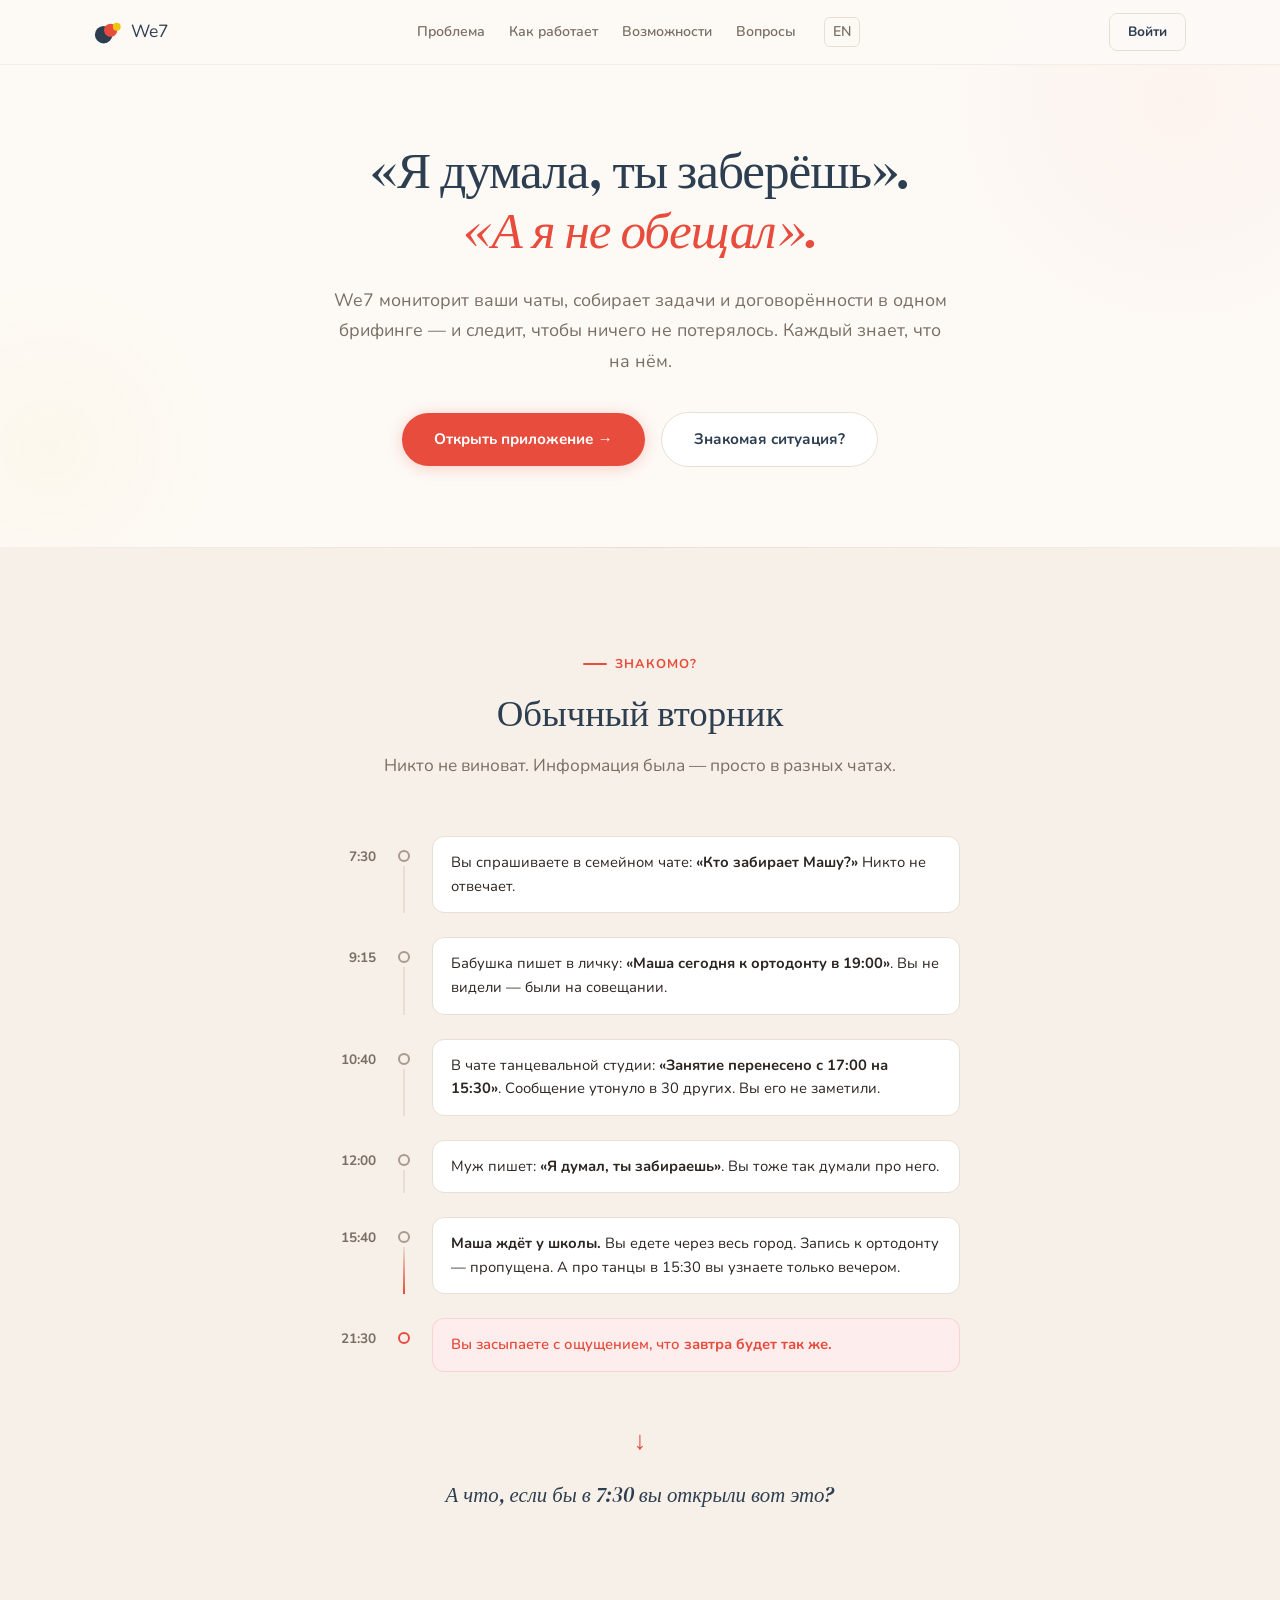
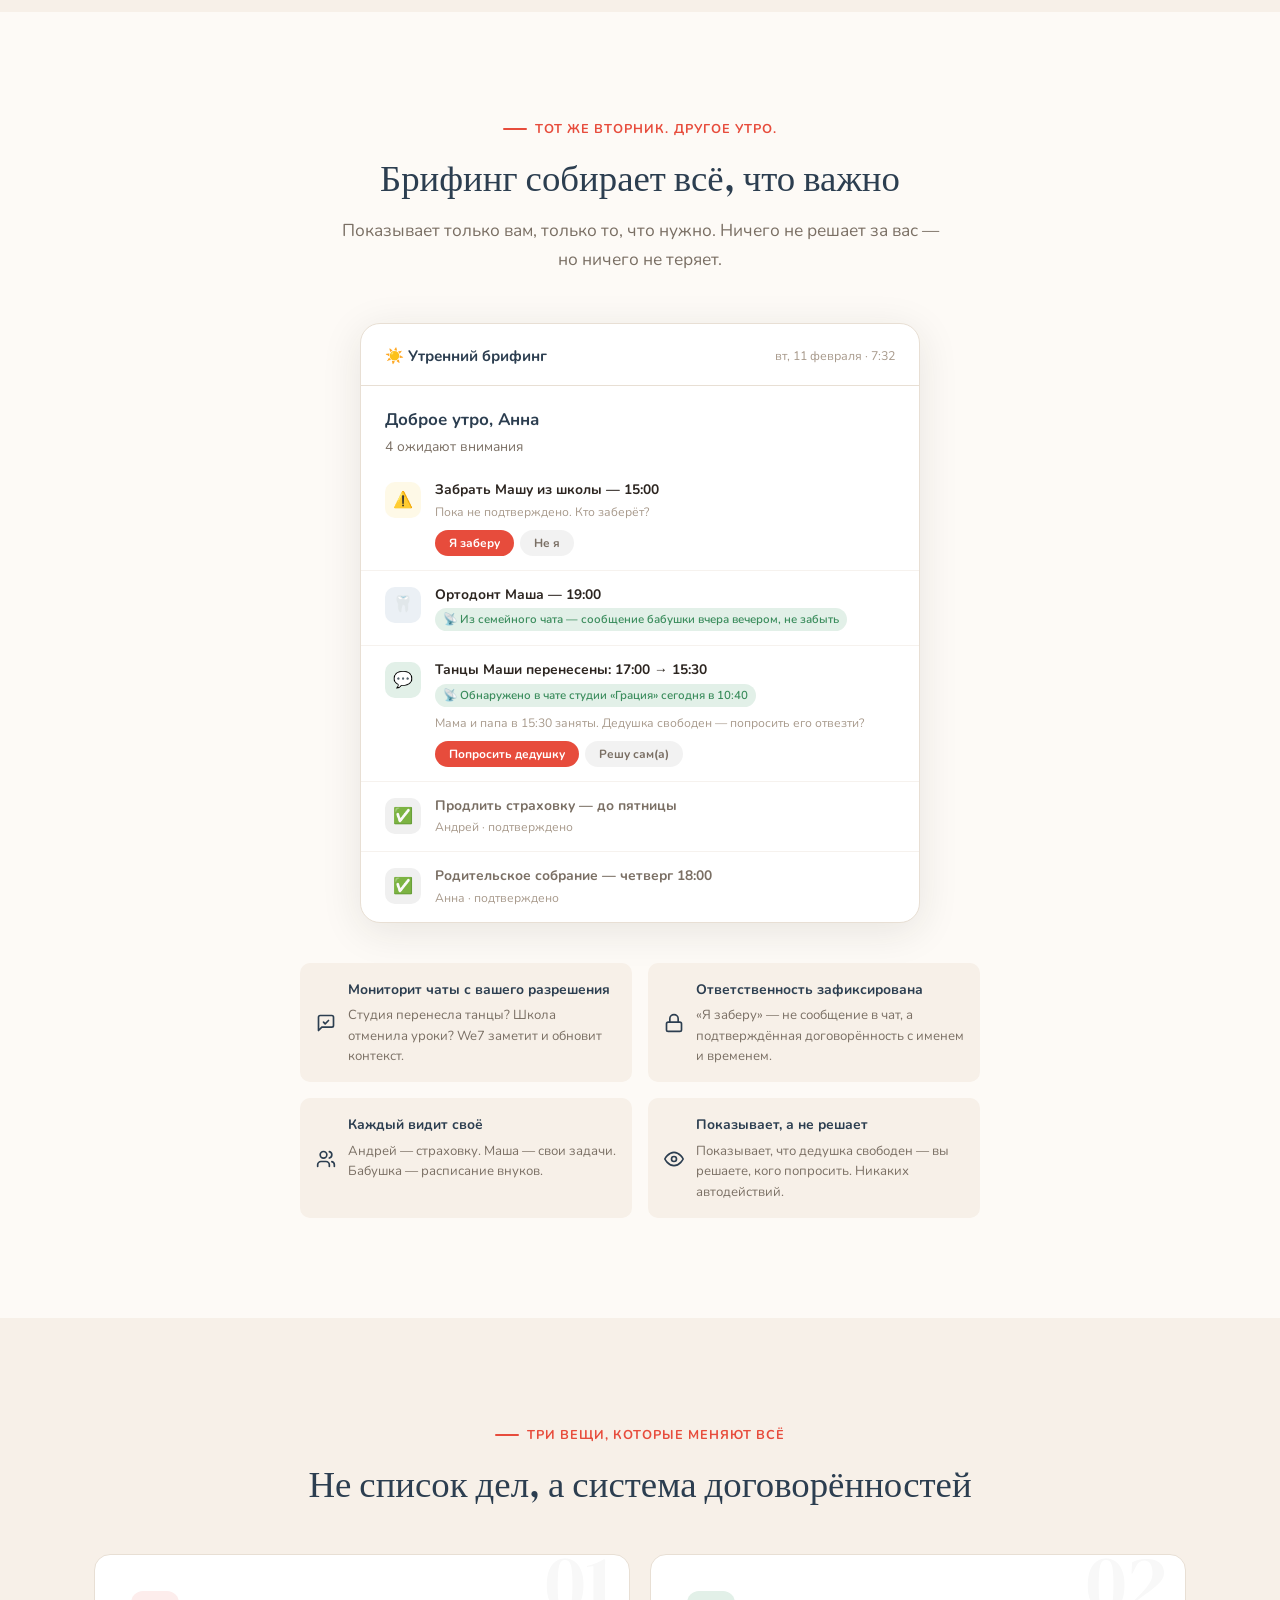
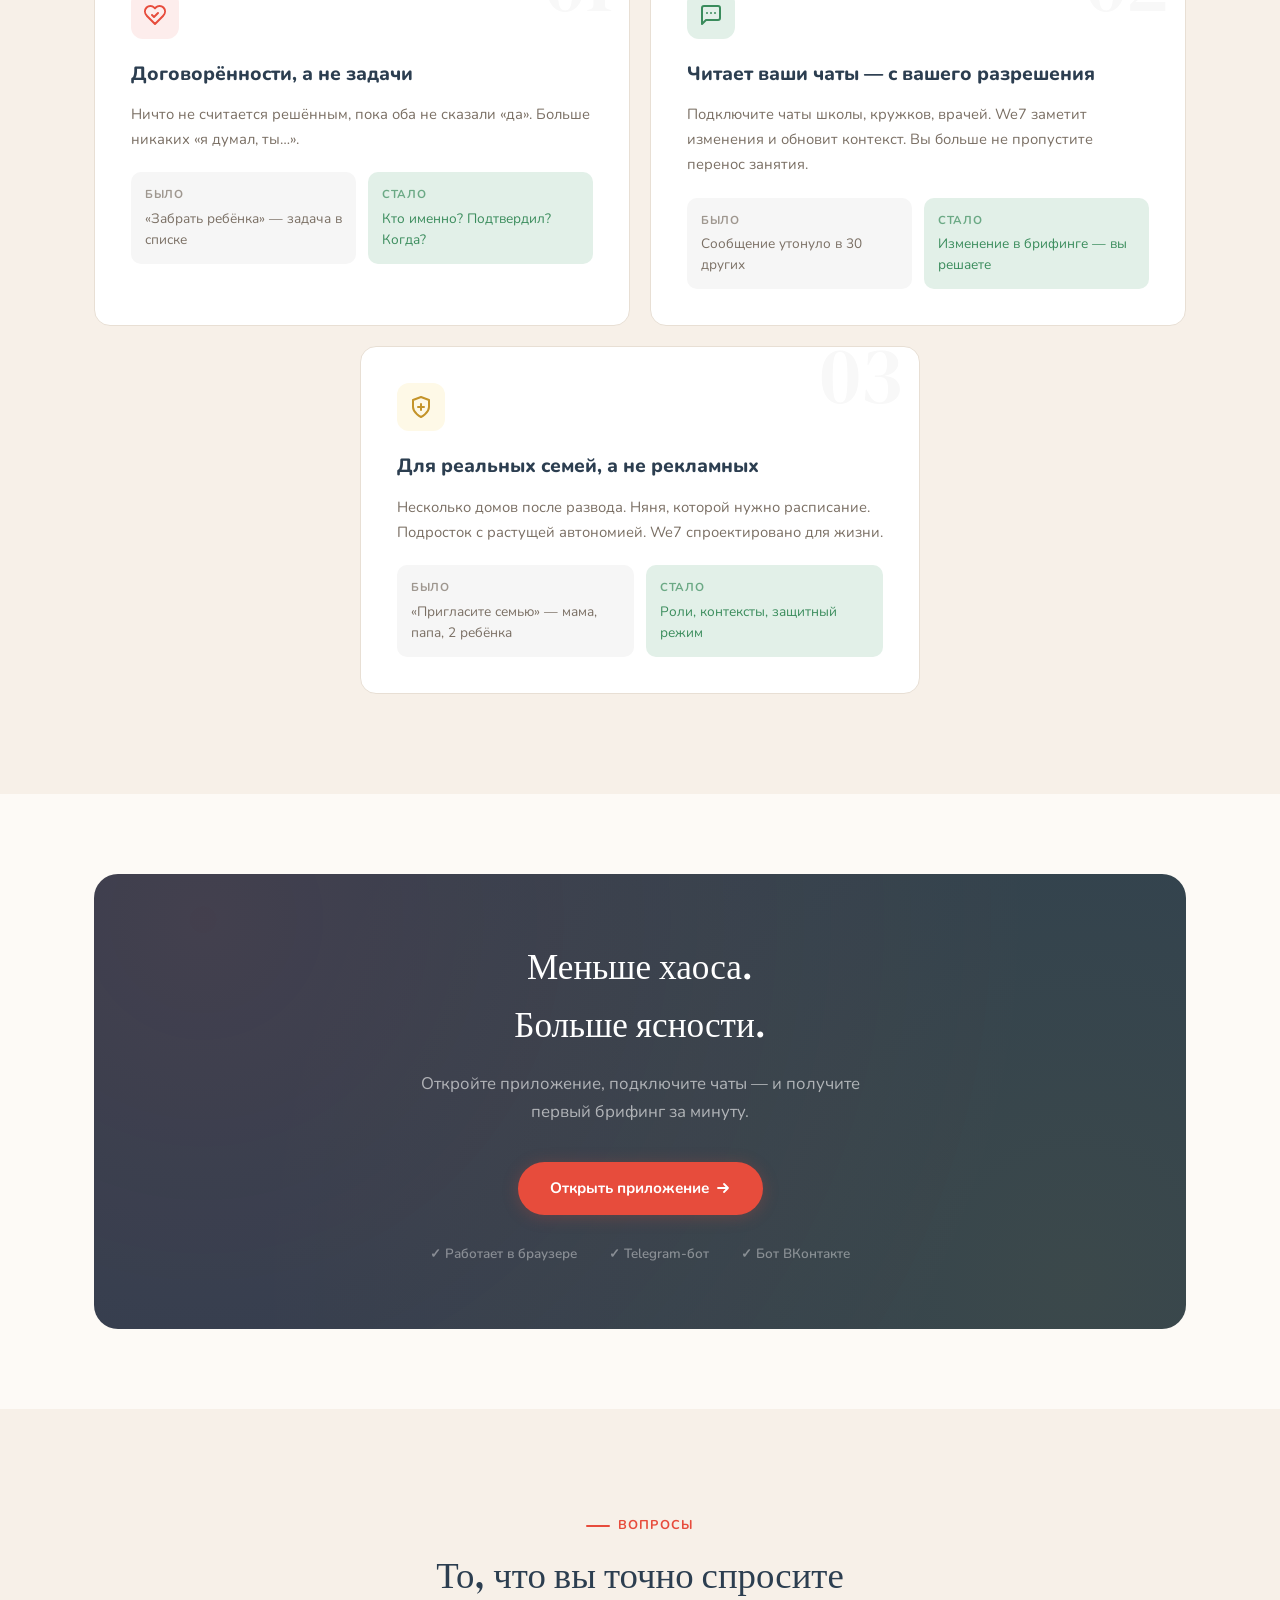
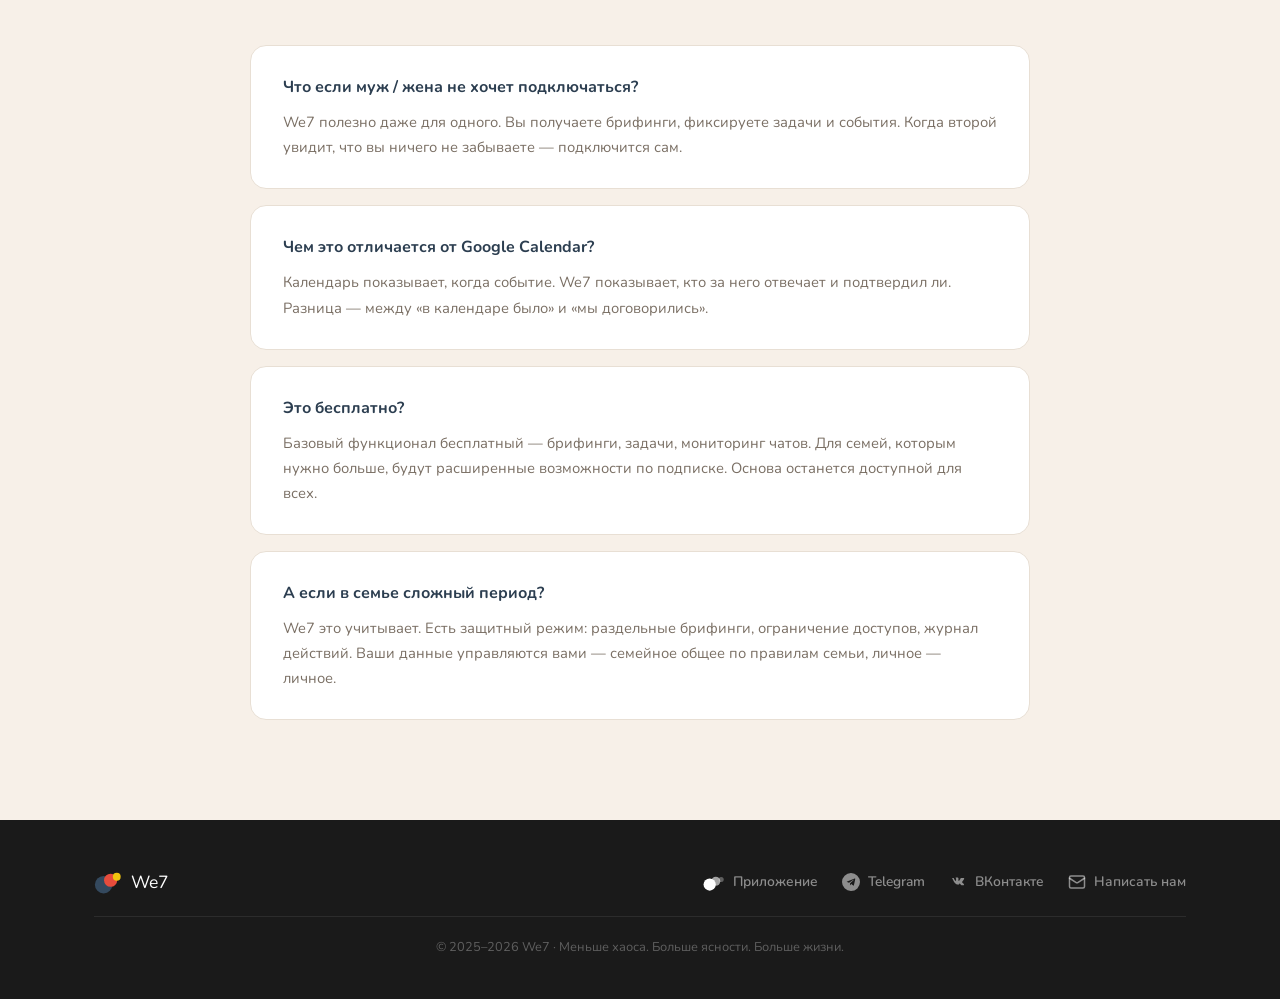
==== index.html @ d0b60260 "Rebrand: We7 — Семейный помощник" ====
<!DOCTYPE html>
<html lang="ru">
<head>
<meta charset="UTF-8">
<meta name="viewport" content="width=device-width, initial-scale=1.0">
<title>We7 — Семейный помощник</title>
<meta name="description" content="We7 мониторит ваши чаты, собирает задачи и договорённости в одном брифинге — и следит, чтобы ничего не потерялось.">
<link rel="icon" href="favicon.svg" type="image/svg+xml">
<link rel="preconnect" href="https://fonts.googleapis.com">
<link rel="preconnect" href="https://fonts.gstatic.com" crossorigin>
<link href="https://fonts.googleapis.com/css2?family=DM+Serif+Display:ital@0;1&family=Nunito:ital,wght@0,400;0,500;0,600;0,700;0,800;1,400;1,600&display=swap" rel="stylesheet">
<style>
:root {
  --navy: #2C3E50;
  --navy-light: #34495E;
  --red: #E74C3C;
  --red-hover: #CF4436;
  --gold: #F1C40F;
  --near-black: #1A1A1A;
  --white: #FFFFFF;
  --bg: #FDFAF6;
  --bg-warm: #F7F0E8;
  --text: #2C2520;
  --text-muted: #7A6F64;
  --text-light: #A89A8C;
  --border: #E8DFD4;
  --card: #FFFFFF;
  --red-soft: #FDEDEC;
  --gold-soft: #FEF9E7;
  --navy-soft: #EBF0F5;
  --green: #3A8C5C;
  --green-soft: #E2F0E8;
  --font-display: 'DM Serif Display', Georgia, serif;
  --font-body: 'Nunito', -apple-system, sans-serif;
  --radius: 16px;
  --radius-sm: 10px;
  --shadow-card: 0 2px 20px rgba(44, 37, 32, 0.06);
  --shadow-elevated: 0 8px 40px rgba(44, 37, 32, 0.1);
  --max-w: 1140px;
}

*, *::before, *::after { margin: 0; padding: 0; box-sizing: border-box; }
html { scroll-behavior: smooth; font-size: 16px; }

body {
  font-family: var(--font-body);
  color: var(--text);
  background: var(--bg);
  line-height: 1.65;
  -webkit-font-smoothing: antialiased;
  overflow-x: hidden;
}

a { color: inherit; text-decoration: none; }
img { max-width: 100%; display: block; }
button { cursor: pointer; border: none; font-family: inherit; }
.container { max-width: var(--max-w); margin: 0 auto; padding: 0 24px; }

/* ===== HEADER ===== */
.header {
  position: fixed; top: 0; left: 0; right: 0; z-index: 100;
  background: rgba(253, 250, 246, 0.88);
  backdrop-filter: blur(20px); -webkit-backdrop-filter: blur(20px);
  border-bottom: 1px solid rgba(232, 223, 212, 0.5);
  transition: box-shadow 0.3s;
}
.header.scrolled { box-shadow: 0 2px 24px rgba(44,37,32,0.07); }

.header-inner {
  max-width: var(--max-w); margin: 0 auto; padding: 0 24px;
  height: 64px; display: flex; align-items: center; justify-content: space-between;
}

/* Logo */
.logo {
  display: flex; align-items: center; gap: 9px;
  font-family: var(--font-body); font-size: 1.1rem; color: var(--navy);
  white-space: nowrap; line-height: 1;
}
.logo svg { width: 28px; height: 28px; flex-shrink: 0; }
.logo-text { font-weight: 400; letter-spacing: -0.01em; }
.logo-text b { font-weight: 800; }

/* Nav */
.nav { display: flex; align-items: center; gap: 24px; }
.nav a { font-size: 0.88rem; font-weight: 600; color: var(--text-muted); transition: color 0.2s; }
.nav a:hover { color: var(--navy); }
.nav-lang {
  font-size: 0.8rem; font-weight: 700; color: var(--text-light);
  border: 1.5px solid var(--border); border-radius: 6px;
  padding: 2px 8px; transition: all 0.2s; margin-left: 4px;
}
.nav-lang:hover { color: var(--navy); border-color: var(--navy); }

/* Header CTA */
.header-actions { display: flex; align-items: center; gap: 12px; }

.btn-header {
  padding: 7px 18px; border-radius: 8px; font-size: 0.85rem; font-weight: 700;
  color: var(--navy); background: transparent; border: 1.5px solid var(--border);
  transition: all 0.2s; text-decoration: none; display: inline-block;
}
.btn-header:hover { border-color: var(--navy); background: rgba(44,37,32,0.03); }

/* ===== BUTTONS ===== */
.btn-primary {
  display: inline-flex; align-items: center; gap: 6px;
  padding: 14px 32px; border-radius: 100px; font-size: 0.95rem; font-weight: 700;
  color: #fff; background: var(--red); border: none; transition: all 0.25s;
  box-shadow: 0 2px 16px rgba(231, 76, 60, 0.25);
  text-decoration: none;
}
.btn-primary:hover { background: var(--red-hover); transform: translateY(-1px); box-shadow: 0 4px 24px rgba(231, 76, 60, 0.35); }

.btn-outline {
  display: inline-flex; align-items: center; gap: 8px;
  padding: 14px 32px; border-radius: 100px; font-size: 0.95rem; font-weight: 700;
  color: var(--navy); background: var(--card); border: 1.5px solid var(--border);
  transition: all 0.25s; text-decoration: none;
}
.btn-outline:hover { border-color: var(--text-muted); box-shadow: 0 4px 16px rgba(44,37,32,0.08); }

/* ===== HERO ===== */
.hero {
  padding: 140px 0 80px;
  text-align: center;
  position: relative; overflow: hidden;
}
.hero::before {
  content: ''; position: absolute; top: -200px; right: -200px; width: 600px; height: 600px; border-radius: 50%;
  background: radial-gradient(circle, rgba(231,76,60,0.04) 0%, transparent 70%); pointer-events: none;
}
.hero::after {
  content: ''; position: absolute; bottom: -100px; left: -150px; width: 400px; height: 400px; border-radius: 50%;
  background: radial-gradient(circle, rgba(241,196,15,0.04) 0%, transparent 70%); pointer-events: none;
}

.hero h1 {
  font-family: var(--font-display); font-size: 3.2rem; font-weight: 400;
  line-height: 1.18; letter-spacing: -0.02em; color: var(--navy);
  margin-bottom: 24px; animation: fadeInUp 0.6s 0.1s ease both;
  max-width: 700px; margin-left: auto; margin-right: auto;
}
.hero h1 em { font-style: italic; color: var(--red); }

.hero-subtitle {
  font-size: 1.12rem; line-height: 1.7; color: var(--text-muted);
  margin-bottom: 36px; max-width: 620px; margin-left: auto; margin-right: auto;
  animation: fadeInUp 0.6s 0.2s ease both;
}

.hero-actions {
  display: flex; gap: 16px; align-items: center; justify-content: center;
  flex-wrap: wrap; animation: fadeInUp 0.6s 0.3s ease both;
}

/* ===== SECTIONS ===== */
.section-label {
  display: inline-flex; align-items: center; gap: 8px;
  font-size: 0.8rem; font-weight: 700; text-transform: uppercase;
  letter-spacing: 0.08em; color: var(--red); margin-bottom: 16px;
}
.section-label::before { content: ''; width: 24px; height: 2px; background: var(--red); border-radius: 2px; }

.section-title {
  font-family: var(--font-display); font-size: 2.3rem; font-weight: 400;
  line-height: 1.2; color: var(--navy); margin-bottom: 16px;
}

.section-subtitle { font-size: 1.08rem; color: var(--text-muted); max-width: 600px; line-height: 1.7; }

/* ===== PROBLEM / TIMELINE ===== */
.problem { padding: 100px 0; background: var(--bg-warm); position: relative; }
.problem::before {
  content: ''; position: absolute; top: 0; left: 0; right: 0; height: 1px;
  background: linear-gradient(90deg, transparent, var(--border), transparent);
}

.problem-header { text-align: center; margin-bottom: 56px; }
.problem-header .section-subtitle { margin: 0 auto; }

.timeline { max-width: 640px; margin: 0 auto; }

.timeline-item {
  display: grid;
  grid-template-columns: 56px 24px 1fr;
  gap: 0 16px;
  padding-bottom: 24px;
  position: relative;
}
.timeline-item:last-child { padding-bottom: 0; }

.timeline-time {
  font-size: 0.85rem; font-weight: 700; color: var(--text-muted);
  text-align: right; padding-top: 14px; line-height: 1;
}

.timeline-dot-col {
  position: relative;
  display: flex;
  flex-direction: column;
  align-items: center;
  padding-top: 14px;
}
.timeline-dot {
  width: 12px; height: 12px; border-radius: 50%;
  background: var(--bg-warm); border: 2.5px solid var(--text-light);
  flex-shrink: 0; position: relative; z-index: 2;
}
.timeline-item:last-child .timeline-dot {
  border-color: var(--red); background: var(--red-soft);
}
.timeline-line {
  width: 2px; flex: 1; background: var(--border); margin-top: 4px;
}
.timeline-item:last-child .timeline-line { display: none; }
.timeline-item:nth-last-child(2) .timeline-line {
  background: linear-gradient(180deg, var(--border), var(--red));
}

.timeline-text {
  font-size: 0.92rem; line-height: 1.6;
  background: var(--card); border: 1px solid var(--border);
  border-radius: 12px; padding: 14px 18px;
}
.timeline-text strong { font-weight: 700; }
.timeline-item:last-child .timeline-text {
  font-weight: 600; color: var(--red);
  background: var(--red-soft); border-color: rgba(231,76,60,0.15);
}

.problem-cta { text-align: center; margin-top: 48px; }
.problem-arrow { display: block; margin: 0 auto 16px; font-size: 1.6rem; color: var(--red); animation: bounce 2s infinite; }
.problem-cta p { font-family: var(--font-display); font-size: 1.3rem; font-weight: 400; font-style: italic; color: var(--navy); }

/* ===== BRIEFING SECTION ===== */
.briefing-section { padding: 100px 0; }
.briefing-section-header { text-align: center; margin-bottom: 48px; }
.briefing-section-header .section-subtitle { margin: 0 auto; }

.briefing-card-wrapper { max-width: 560px; margin: 0 auto; }

.briefing-card {
  background: var(--card); border-radius: 20px; box-shadow: var(--shadow-elevated);
  overflow: hidden; border: 1px solid var(--border);
}

.briefing-card-header {
  padding: 20px 24px 16px; border-bottom: 1px solid var(--border);
  display: flex; align-items: center; justify-content: space-between;
}
.briefing-card-header h3 { font-size: 0.95rem; font-weight: 700; color: var(--navy); }
.briefing-card-header .time { font-size: 0.78rem; color: var(--text-light); }

.briefing-card-greeting { padding: 20px 24px 8px; font-size: 1.05rem; font-weight: 700; color: var(--navy); }
.briefing-card-greeting span { color: var(--text-muted); font-weight: 400; font-size: 0.86rem; display: block; margin-top: 2px; }

.b-item { display: flex; gap: 14px; padding: 14px 24px; border-bottom: 1px solid rgba(232,223,212,0.4); }
.b-item:last-child { border-bottom: none; }

.b-icon {
  width: 36px; height: 36px; border-radius: var(--radius-sm);
  display: flex; align-items: center; justify-content: center;
  font-size: 1rem; flex-shrink: 0; margin-top: 2px;
}
.b-icon.warn { background: var(--gold-soft); }
.b-icon.event { background: var(--navy-soft); }
.b-icon.chat { background: var(--green-soft); }
.b-icon.done { background: #F0F0F0; }

.b-content { flex: 1; min-width: 0; }
.b-title { font-size: 0.86rem; font-weight: 700; line-height: 1.4; }
.b-meta { font-size: 0.76rem; color: var(--text-light); margin-top: 2px; }
.b-source {
  display: inline-flex; align-items: center; gap: 4px;
  font-size: 0.72rem; color: var(--green); font-weight: 600;
  background: var(--green-soft); padding: 2px 8px; border-radius: 100px; margin-top: 4px;
}
.b-actions { display: flex; gap: 6px; margin-top: 8px; }
.b-btn {
  padding: 5px 14px; border-radius: 100px; font-size: 0.74rem; font-weight: 700; border: none; transition: all 0.2s;
}
.b-btn.accept { background: var(--red); color: #fff; }
.b-btn.accept:hover { background: var(--red-hover); }
.b-btn.skip { background: rgba(44,37,32,0.06); color: var(--text-muted); }

/* Value props */
.values-grid {
  display: grid; grid-template-columns: repeat(2, 1fr);
  gap: 16px; max-width: 680px; margin: 40px auto 0;
}
.value-item { display: flex; gap: 12px; padding: 16px; border-radius: var(--radius-sm); background: var(--bg-warm); }
.value-icon { flex-shrink: 0; margin-top: 2px; display: flex; align-items: center; }
.value-text h4 { font-size: 0.86rem; font-weight: 700; color: var(--navy); margin-bottom: 4px; }
.value-text p { font-size: 0.82rem; color: var(--text-muted); line-height: 1.55; }

/* ===== HOW IT WORKS ===== */
.how-it-works { padding: 100px 0; background: var(--bg-warm); }

.how-grid { display: grid; grid-template-columns: repeat(2, 1fr); gap: 20px; margin-top: 48px; }

.how-card {
  background: var(--card); border: 1px solid var(--border); border-radius: var(--radius);
  padding: 36px; transition: all 0.3s; position: relative; overflow: hidden;
}
.how-card:hover { box-shadow: var(--shadow-card); transform: translateY(-2px); }
.how-card::before {
  content: attr(data-num); position: absolute; top: -12px; right: 16px;
  font-family: var(--font-display); font-size: 5rem; font-weight: 400;
  color: rgba(44,37,32,0.03); line-height: 1;
}

.how-card-icon { width: 48px; height: 48px; border-radius: 12px; display: flex; align-items: center; justify-content: center; font-size: 1.3rem; margin-bottom: 20px; }

.how-card h3 { font-family: var(--font-body); font-size: 1.2rem; font-weight: 800; color: var(--navy); margin-bottom: 12px; }
.how-card p { font-size: 0.92rem; color: var(--text-muted); line-height: 1.7; }

.how-card .before-after { margin-top: 20px; display: grid; grid-template-columns: 1fr 1fr; gap: 12px; }
.ba-item { padding: 14px; border-radius: var(--radius-sm); font-size: 0.85rem; line-height: 1.55; }
.ba-item.before { background: rgba(44,37,32,0.04); color: var(--text-muted); }
.ba-item.after { background: var(--green-soft); color: var(--green); }
.ba-item strong { display: block; font-size: 0.72rem; text-transform: uppercase; letter-spacing: 0.06em; margin-bottom: 4px; opacity: 0.7; }

/* ===== CTA BANNER ===== */
.cta-banner { padding: 80px 0; }
.cta-banner-inner {
  background: var(--navy); border-radius: 24px; padding: 64px;
  text-align: center; position: relative; overflow: hidden;
}
.cta-banner-inner::before {
  content: ''; position: absolute; top: -50%; left: -50%; width: 200%; height: 200%;
  background: radial-gradient(circle at 30% 30%, rgba(231,76,60,0.12), transparent 50%),
              radial-gradient(circle at 70% 70%, rgba(241,196,15,0.08), transparent 50%);
  pointer-events: none;
}

.cta-banner h2 { font-family: var(--font-display); font-size: 2.2rem; font-weight: 400; color: #fff; margin-bottom: 16px; position: relative; }
.cta-banner p { font-size: 1.05rem; color: rgba(255,255,255,0.6); margin-bottom: 36px; max-width: 480px; margin-left: auto; margin-right: auto; position: relative; }
.cta-banner .btn-primary { position: relative; }

.cta-features { display: flex; justify-content: center; gap: 32px; margin-top: 28px; position: relative; }
.cta-features span { font-size: 0.84rem; color: rgba(255,255,255,0.4); font-weight: 600; }

/* ===== FAQ (always open) ===== */
.faq { padding: 100px 0; background: var(--bg-warm); }
.faq-header { text-align: center; margin-bottom: 48px; }

.faq-grid { max-width: 780px; margin: 0 auto; display: flex; flex-direction: column; gap: 16px; }

.faq-item {
  background: var(--card); border: 1px solid var(--border);
  border-radius: var(--radius); padding: 28px 32px;
}
.faq-item h4 {
  font-size: 1rem; font-weight: 700; color: var(--navy);
  margin-bottom: 10px;
}
.faq-item p {
  font-size: 0.92rem; color: var(--text-muted); line-height: 1.7;
}

/* ===== FOOTER (DARK) ===== */
.footer { background: var(--near-black); color: rgba(255,255,255,0.7); padding: 48px 0 40px; }
.footer-inner { display: flex; align-items: center; justify-content: space-between; flex-wrap: wrap; gap: 24px; }

.footer .logo { color: #fff; }

.footer-links { display: flex; gap: 24px; align-items: center; }
.footer-link {
  display: inline-flex; align-items: center; gap: 8px;
  font-size: 0.86rem; font-weight: 600; color: rgba(255,255,255,0.5); transition: color 0.2s;
}
.footer-link:hover { color: #fff; }
.footer-link svg { width: 18px; height: 18px; flex-shrink: 0; }

.footer-copy {
  font-size: 0.8rem; color: rgba(255,255,255,0.3); width: 100%;
  text-align: center; margin-top: 20px; padding-top: 20px;
  border-top: 1px solid rgba(255,255,255,0.08);
}

/* ===== MOBILE ===== */
.mobile-toggle {
  display: none; background: none; border: none; width: 40px; height: 40px;
  cursor: pointer; flex-direction: column; align-items: center; justify-content: center; gap: 5px;
}
.mobile-toggle span { display: block; width: 22px; height: 2px; background: var(--navy); border-radius: 2px; }

/* ===== ANIMATIONS ===== */
@keyframes fadeInUp { from { opacity: 0; transform: translateY(24px); } to { opacity: 1; transform: translateY(0); } }
@keyframes pulse { 0%, 100% { opacity: 1; transform: scale(1); } 50% { opacity: 0.5; transform: scale(1.5); } }
@keyframes bounce { 0%, 100% { transform: translateY(0); } 50% { transform: translateY(8px); } }

.anim { opacity: 0; transform: translateY(24px); transition: all 0.6s cubic-bezier(0.22, 1, 0.36, 1); }
.anim.visible { opacity: 1; transform: translateY(0); }

/* ===== RESPONSIVE ===== */
@media (max-width: 900px) {
  .hero h1 { font-size: 2.4rem; }
  .how-grid { grid-template-columns: 1fr; }
  .values-grid { grid-template-columns: 1fr; }
  .section-title { font-size: 2rem; }
  .cta-banner-inner { padding: 48px 32px; }
  .cta-banner h2 { font-size: 1.8rem; }
  .cta-features { flex-direction: column; gap: 12px; }
}

@media (max-width: 700px) {
  .nav { display: none; }
  .mobile-toggle { display: flex; }
  .hero { padding: 120px 0 60px; }
  .hero h1 { font-size: 2rem; }
  .hero-actions { flex-direction: column; align-items: stretch; }
  .hero-actions a { text-align: center; justify-content: center; }
  .before-after { grid-template-columns: 1fr !important; }
  .footer-inner { flex-direction: column; text-align: center; }
  .footer-links { flex-wrap: wrap; justify-content: center; }
  .timeline-item { grid-template-columns: 44px 20px 1fr; gap: 0 10px; }
  .timeline-time { font-size: 0.78rem; }
  .timeline-text { font-size: 0.86rem; padding: 12px 14px; }
  .faq-item { padding: 20px; }
}
</style>
</head>
<body>

<!-- HEADER -->
<header class="header" id="header">
  <div class="header-inner">
    <a href="#" class="logo">
      <svg viewBox="0 0 32 32" fill="none" xmlns="http://www.w3.org/2000/svg">
        <circle cx="11" cy="19" r="10" fill="#2C3E50"/>
        <circle cx="19" cy="14" r="7.5" fill="#E74C3C"/>
        <circle cx="26" cy="10" r="4.5" fill="#F1C40F"/>
      </svg>
      <span class="logo-text">We7</span>
    </a>
    <nav class="nav">
      <a href="#problem">Проблема</a>
      <a href="#briefing">Как работает</a>
      <a href="#features">Возможности</a>
      <a href="#faq">Вопросы</a>
      <a href="en.html" class="nav-lang">EN</a>
    </nav>
    <div class="header-actions">
      <a href="https://web.we7.app/" class="btn-header">Войти</a>
    </div>
    <button class="mobile-toggle" onclick="document.querySelector('.nav').classList.toggle('show')" aria-label="Меню">
      <span></span><span></span><span></span>
    </button>
  </div>
</header>

<!-- HERO -->
<section class="hero" id="top">
  <div class="container">
    <h1>«Я&nbsp;думала, ты&nbsp;заберёшь».<br><em>«А&nbsp;я&nbsp;не&nbsp;обещал».</em></h1>
    <p class="hero-subtitle">We7 мониторит ваши чаты, собирает задачи и&nbsp;договорённости в&nbsp;одном брифинге&nbsp;— и&nbsp;следит, чтобы ничего не&nbsp;потерялось. Каждый знает, что на нём.</p>
    <div class="hero-actions">
      <a href="https://web.we7.app/" class="btn-primary">Открыть приложение →</a>
      <a href="#problem" class="btn-outline">Знакомая ситуация?</a>
    </div>
  </div>
</section>

<!-- PROBLEM -->
<section class="problem" id="problem">
  <div class="container">
    <div class="problem-header anim">
      <div class="section-label">Знакомо?</div>
      <h2 class="section-title">Обычный вторник</h2>
      <p class="section-subtitle">Никто не виноват. Информация была — просто в&nbsp;разных чатах.</p>
    </div>

    <div class="timeline anim">

      <div class="timeline-item">
        <div class="timeline-time">7:30</div>
        <div class="timeline-dot-col"><div class="timeline-dot"></div><div class="timeline-line"></div></div>
        <div class="timeline-text">Вы спрашиваете в семейном чате: <strong>«Кто забирает Машу?»</strong> Никто не отвечает.</div>
      </div>

      <div class="timeline-item">
        <div class="timeline-time">9:15</div>
        <div class="timeline-dot-col"><div class="timeline-dot"></div><div class="timeline-line"></div></div>
        <div class="timeline-text">Бабушка пишет в личку: <strong>«Маша сегодня к ортодонту в 19:00»</strong>. Вы не видели — были на совещании.</div>
      </div>

      <div class="timeline-item">
        <div class="timeline-time">10:40</div>
        <div class="timeline-dot-col"><div class="timeline-dot"></div><div class="timeline-line"></div></div>
        <div class="timeline-text">В чате танцевальной студии: <strong>«Занятие перенесено с 17:00 на 15:30»</strong>. Сообщение утонуло в 30 других. Вы его не заметили.</div>
      </div>

      <div class="timeline-item">
        <div class="timeline-time">12:00</div>
        <div class="timeline-dot-col"><div class="timeline-dot"></div><div class="timeline-line"></div></div>
        <div class="timeline-text">Муж пишет: <strong>«Я думал, ты забираешь»</strong>. Вы тоже так думали про него.</div>
      </div>

      <div class="timeline-item">
        <div class="timeline-time">15:40</div>
        <div class="timeline-dot-col"><div class="timeline-dot"></div><div class="timeline-line"></div></div>
        <div class="timeline-text"><strong>Маша ждёт у школы.</strong> Вы едете через весь город. Запись к ортодонту — пропущена. А про танцы в 15:30 вы узнаете только вечером.</div>
      </div>

      <div class="timeline-item">
        <div class="timeline-time">21:30</div>
        <div class="timeline-dot-col"><div class="timeline-dot"></div><div class="timeline-line"></div></div>
        <div class="timeline-text">Вы засыпаете с ощущением, что <strong>завтра будет так же.</strong></div>
      </div>

    </div>

    <div class="problem-cta anim">
      <span class="problem-arrow">↓</span>
      <p>А что, если бы в&nbsp;7:30 вы открыли вот это?</p>
    </div>
  </div>
</section>

<!-- BRIEFING -->
<section class="briefing-section" id="briefing">
  <div class="container">
    <div class="briefing-section-header anim">
      <div class="section-label" style="justify-content:center">Тот же вторник. Другое утро.</div>
      <h2 class="section-title">Брифинг собирает всё, что важно</h2>
      <p class="section-subtitle">Показывает только вам, только то, что нужно. Ничего не решает за вас — но ничего не теряет.</p>
    </div>

    <div class="briefing-card-wrapper anim">
      <div class="briefing-card">
        <div class="briefing-card-header">
          <h3>☀️ Утренний брифинг</h3>
          <span class="time">вт, 11 февраля · 7:32</span>
        </div>
        <div class="briefing-card-greeting">Доброе утро, Анна<span>4 ожидают внимания</span></div>

        <div class="b-item">
          <div class="b-icon warn">⚠️</div>
          <div class="b-content">
            <div class="b-title">Забрать Машу из школы — 15:00</div>
            <div class="b-meta">Пока не подтверждено. Кто заберёт?</div>
            <div class="b-actions"><button class="b-btn accept">Я заберу</button><button class="b-btn skip">Не я</button></div>
          </div>
        </div>

        <div class="b-item">
          <div class="b-icon event">🦷</div>
          <div class="b-content">
            <div class="b-title">Ортодонт Маша — 19:00</div>
            <div class="b-source">📡 Из семейного чата — сообщение бабушки вчера вечером, не забыть</div>
          </div>
        </div>

        <div class="b-item">
          <div class="b-icon chat">💬</div>
          <div class="b-content">
            <div class="b-title">Танцы Маши перенесены: 17:00 → 15:30</div>
            <div class="b-source">📡 Обнаружено в чате студии «Грация» сегодня в 10:40</div>
            <div class="b-meta" style="margin-top:6px">Мама и папа в 15:30 заняты. Дедушка свободен — попросить его отвезти?</div>
            <div class="b-actions"><button class="b-btn accept">Попросить дедушку</button><button class="b-btn skip">Решу сам(а)</button></div>
          </div>
        </div>

        <div class="b-item">
          <div class="b-icon done">✅</div>
          <div class="b-content">
            <div class="b-title" style="color:var(--text-muted)">Продлить страховку — до пятницы</div>
            <div class="b-meta">Андрей · подтверждено</div>
          </div>
        </div>

        <div class="b-item">
          <div class="b-icon done">✅</div>
          <div class="b-content">
            <div class="b-title" style="color:var(--text-muted)">Родительское собрание — четверг 18:00</div>
            <div class="b-meta">Анна · подтверждено</div>
          </div>
        </div>
      </div>
    </div>

    <div class="values-grid anim">
      <div class="value-item"><div class="value-icon"><svg width="20" height="20" viewBox="0 0 24 24" fill="none" stroke="var(--navy)" stroke-width="2" stroke-linecap="round" stroke-linejoin="round"><path d="M21 15a2 2 0 0 1-2 2H7l-4 4V5a2 2 0 0 1 2-2h14a2 2 0 0 1 2 2z"/><path d="m9 11 2 2 4-4"/></svg></div><div class="value-text"><h4>Мониторит чаты с вашего разрешения</h4><p>Студия перенесла танцы? Школа отменила уроки? We7 заметит и обновит контекст.</p></div></div>
      <div class="value-item"><div class="value-icon"><svg width="20" height="20" viewBox="0 0 24 24" fill="none" stroke="var(--navy)" stroke-width="2" stroke-linecap="round" stroke-linejoin="round"><rect x="3" y="11" width="18" height="11" rx="2"/><path d="M7 11V7a5 5 0 0 1 10 0v4"/></svg></div><div class="value-text"><h4>Ответственность зафиксирована</h4><p>«Я заберу» — не сообщение в чат, а подтверждённая договорённость с именем и временем.</p></div></div>
      <div class="value-item"><div class="value-icon"><svg width="20" height="20" viewBox="0 0 24 24" fill="none" stroke="var(--navy)" stroke-width="2" stroke-linecap="round" stroke-linejoin="round"><path d="M16 21v-2a4 4 0 0 0-4-4H6a4 4 0 0 0-4 4v2"/><circle cx="9" cy="7" r="4"/><path d="M22 21v-2a4 4 0 0 0-3-3.87"/><path d="M16 3.13a4 4 0 0 1 0 7.75"/></svg></div><div class="value-text"><h4>Каждый видит своё</h4><p>Андрей — страховку. Маша — свои задачи. Бабушка — расписание внуков.</p></div></div>
      <div class="value-item"><div class="value-icon"><svg width="20" height="20" viewBox="0 0 24 24" fill="none" stroke="var(--navy)" stroke-width="2" stroke-linecap="round" stroke-linejoin="round"><path d="M1 12s4-8 11-8 11 8 11 8-4 8-11 8-11-8-11-8z"/><circle cx="12" cy="12" r="3"/></svg></div><div class="value-text"><h4>Показывает, а не решает</h4><p>Показывает, что дедушка свободен — вы решаете, кого попросить. Никаких автодействий.</p></div></div>
    </div>
  </div>
</section>

<!-- HOW IT WORKS -->
<section class="how-it-works" id="features">
  <div class="container">
    <div class="anim" style="text-align:center;margin-bottom:48px">
      <div class="section-label" style="justify-content:center">Три вещи, которые меняют всё</div>
      <h2 class="section-title">Не список дел, а&nbsp;система договорённостей</h2>
    </div>
    <div class="how-grid">
      <div class="how-card anim" data-num="01">
        <div class="how-card-icon" style="background:var(--red-soft)"><svg width="24" height="24" viewBox="0 0 24 24" fill="none" stroke="var(--red)" stroke-width="2" stroke-linecap="round" stroke-linejoin="round"><path d="M20.42 4.58a5.4 5.4 0 0 0-7.65 0l-.77.78-.77-.78a5.4 5.4 0 0 0-7.65 0C1.46 6.7 1.33 10.28 4 13l8 8 8-8c2.67-2.72 2.54-6.3.42-8.42z"/><path d="m9 12 2 2 4-4"/></svg></div>
        <h3>Договорённости, а&nbsp;не&nbsp;задачи</h3>
        <p>Ничто не считается решённым, пока оба не сказали «да». Больше никаких «я думал, ты…».</p>
        <div class="before-after"><div class="ba-item before"><strong>Было</strong>«Забрать ребёнка» — задача в списке</div><div class="ba-item after"><strong>Стало</strong>Кто именно? Подтвердил? Когда?</div></div>
      </div>
      <div class="how-card anim" data-num="02">
        <div class="how-card-icon" style="background:var(--green-soft)"><svg width="24" height="24" viewBox="0 0 24 24" fill="none" stroke="var(--green)" stroke-width="2" stroke-linecap="round" stroke-linejoin="round"><path d="M21 15a2 2 0 0 1-2 2H7l-4 4V5a2 2 0 0 1 2-2h14a2 2 0 0 1 2 2z"/><path d="M8 10h.01"/><path d="M12 10h.01"/><path d="M16 10h.01"/></svg></div>
        <h3>Читает ваши чаты — с вашего разрешения</h3>
        <p>Подключите чаты школы, кружков, врачей. We7 заметит изменения и обновит контекст. Вы больше не пропустите перенос занятия.</p>
        <div class="before-after"><div class="ba-item before"><strong>Было</strong>Сообщение утонуло в 30 других</div><div class="ba-item after"><strong>Стало</strong>Изменение в брифинге — вы решаете</div></div>
      </div>
      <div class="how-card anim" data-num="03" style="grid-column:1/-1;max-width:560px;margin:0 auto">
        <div class="how-card-icon" style="background:var(--gold-soft)"><svg width="24" height="24" viewBox="0 0 24 24" fill="none" stroke="#C4942A" stroke-width="2" stroke-linecap="round" stroke-linejoin="round"><path d="M12 22s8-4 8-10V5l-8-3-8 3v7c0 6 8 10 8 10z"/><path d="M9 12h6"/><path d="M12 9v6"/></svg></div>
        <h3>Для реальных семей, а не рекламных</h3>
        <p>Несколько домов после развода. Няня, которой нужно расписание. Подросток с растущей автономией. We7 спроектировано для жизни.</p>
        <div class="before-after"><div class="ba-item before"><strong>Было</strong>«Пригласите семью» — мама, папа, 2 ребёнка</div><div class="ba-item after"><strong>Стало</strong>Роли, контексты, защитный режим</div></div>
      </div>
    </div>
  </div>
</section>

<!-- CTA BANNER -->
<section class="cta-banner">
  <div class="container">
    <div class="cta-banner-inner anim">
      <h2>Меньше хаоса.<br>Больше ясности.</h2>
      <p>Откройте приложение, подключите чаты — и получите первый брифинг за минуту.</p>
      <a href="https://web.we7.app/" class="btn-primary">
        Открыть приложение
        <svg width="16" height="16" viewBox="0 0 16 16" fill="none"><path d="M3 8h10m0 0L9 4m4 4L9 12" stroke="currentColor" stroke-width="1.8" stroke-linecap="round" stroke-linejoin="round"/></svg>
      </a>
      <div class="cta-features">
        <span>✓ Работает в браузере</span>
        <span>✓ Telegram-бот</span>
        <span>✓ Бот ВКонтакте</span>
      </div>
    </div>
  </div>
</section>

<!-- FAQ (always open) -->
<section class="faq" id="faq">
  <div class="container">
    <div class="faq-header anim">
      <div class="section-label" style="justify-content:center">Вопросы</div>
      <h2 class="section-title">То, что вы точно спросите</h2>
    </div>
    <div class="faq-grid">
      <div class="faq-item anim">
        <h4>Что если муж / жена не хочет подключаться?</h4>
        <p>We7 полезно даже для одного. Вы получаете брифинги, фиксируете задачи и события. Когда второй увидит, что вы ничего не забываете — подключится сам.</p>
      </div>
      <div class="faq-item anim">
        <h4>Чем это отличается от Google Calendar?</h4>
        <p>Календарь показывает, когда событие. We7 показывает, кто за него отвечает и подтвердил ли. Разница — между «в календаре было» и «мы договорились».</p>
      </div>
      <div class="faq-item anim">
        <h4>Это бесплатно?</h4>
        <p>Базовый функционал бесплатный — брифинги, задачи, мониторинг чатов. Для семей, которым нужно больше, будут расширенные возможности по подписке. Основа останется доступной для всех.</p>
      </div>
      <div class="faq-item anim">
        <h4>А если в семье сложный период?</h4>
        <p>We7 это учитывает. Есть защитный режим: раздельные брифинги, ограничение доступов, журнал действий. Ваши данные управляются вами — семейное общее по правилам семьи, личное — личное.</p>
      </div>
    </div>
  </div>
</section>

<!-- FOOTER -->
<footer class="footer">
  <div class="container">
    <div class="footer-inner">
      <a href="#" class="logo">
        <svg viewBox="0 0 32 32" fill="none" xmlns="http://www.w3.org/2000/svg">
          <circle cx="11" cy="19" r="10" fill="#34495E"/>
          <circle cx="19" cy="14" r="7.5" fill="#E74C3C"/>
          <circle cx="26" cy="10" r="4.5" fill="#F1C40F"/>
        </svg>
        <span class="logo-text">We7</span>
      </a>
      <div class="footer-links">
        <a href="https://web.we7.app/" class="footer-link">
          <svg viewBox="0 0 240 200" fill="none" xmlns="http://www.w3.org/2000/svg" style="width:22px;height:18px"><circle cx="72" cy="128" r="68" fill="white"/><circle cx="140" cy="92" r="50" fill="white" opacity="0.6"/><circle cx="200" cy="72" r="28" fill="white" opacity="0.3"/></svg>
          Приложение
        </a>
        <a href="https://t.me/we7_bot" class="footer-link">
          <svg viewBox="0 0 24 24" fill="currentColor"><path d="M11.944 0A12 12 0 1 0 24 12.056A12.014 12.014 0 0 0 11.944 0Zm5.654 8.22l-1.7 8.014c-.128.6-.462.746-.938.464l-2.588-1.908-1.25 1.2a.65.65 0 0 1-.52.254l.186-2.64 4.8-4.338c.208-.186-.046-.29-.324-.104l-5.932 3.736-2.556-.798c-.556-.174-.568-.556.116-.824l9.988-3.85c.462-.168.868.114.718.794Z"/></svg>
          Telegram
        </a>
        <a href="https://vk.com/we7app" class="footer-link">
          <svg viewBox="0 0 24 24" fill="currentColor"><path d="M12.785 16.241s.288-.032.436-.194c.136-.148.132-.428.132-.428s-.02-1.304.587-1.496c.6-.188 1.368 1.26 2.184 1.816.616.42 1.084.328 1.084.328l2.176-.03s1.14-.07.6-.964c-.044-.074-.316-.666-1.624-1.884-1.368-1.272-1.184-1.066.464-3.268.752-1.004 1.68-2.892 1.412-3.268-.244-.348-1.764-.26-1.764-.26h-2.44s-.18-.024-.316.056c-.132.08-.216.26-.216.26s-.388 1.032-.904 1.912c-1.092 1.86-1.528 1.96-1.708 1.844-.42-.272-.316-1.092-.316-1.676 0-1.82.276-2.58-.536-2.78-.27-.064-.468-.108-1.156-.116-.884-.008-1.632.004-2.056.21-.284.136-.5.444-.368.46.164.024.536.1.732.368.256.348.248 1.128.248 1.128s.148 2.144-.344 2.408c-.336.18-.8-.188-1.788-1.868-.508-.86-.892-1.812-.892-1.812s-.074-.184-.208-.28c-.16-.12-.384-.16-.384-.16H4.78s-.36.008-.492.164c-.116.14-.008.432-.008.432s1.82 4.26 3.884 6.408c1.888 1.968 4.032 1.836 4.032 1.836h.972s.288-.032.436-.194z"/></svg>
          ВКонтакте
        </a>
        <a href="mailto:contact@we7.app" class="footer-link">
          <svg viewBox="0 0 24 24" fill="none" stroke="currentColor" stroke-width="2" stroke-linecap="round" stroke-linejoin="round"><rect x="2" y="4" width="20" height="16" rx="2"/><path d="m22 7-8.97 5.7a1.94 1.94 0 0 1-2.06 0L2 7"/></svg>
          Написать нам
        </a>
      </div>
    </div>
    <div class="footer-copy">© 2025–2026 We7 · Меньше хаоса. Больше ясности. Больше жизни.</div>
  </div>
</footer>

<script>
const header = document.getElementById('header');
window.addEventListener('scroll', () => { header.classList.toggle('scrolled', window.scrollY > 20); });

const observer = new IntersectionObserver((entries) => {
  entries.forEach(entry => { if (entry.isIntersecting) entry.target.classList.add('visible'); });
}, { threshold: 0.1, rootMargin: '0px 0px -40px 0px' });
document.querySelectorAll('.anim').forEach(el => observer.observe(el));

document.querySelectorAll('a[href^="#"]').forEach(a => {
  a.addEventListener('click', e => {
    const target = document.querySelector(a.getAttribute('href'));
    if (target) { e.preventDefault(); target.scrollIntoView({ behavior: 'smooth', block: 'start' }); }
  });
});
</script>

</body>
</html>
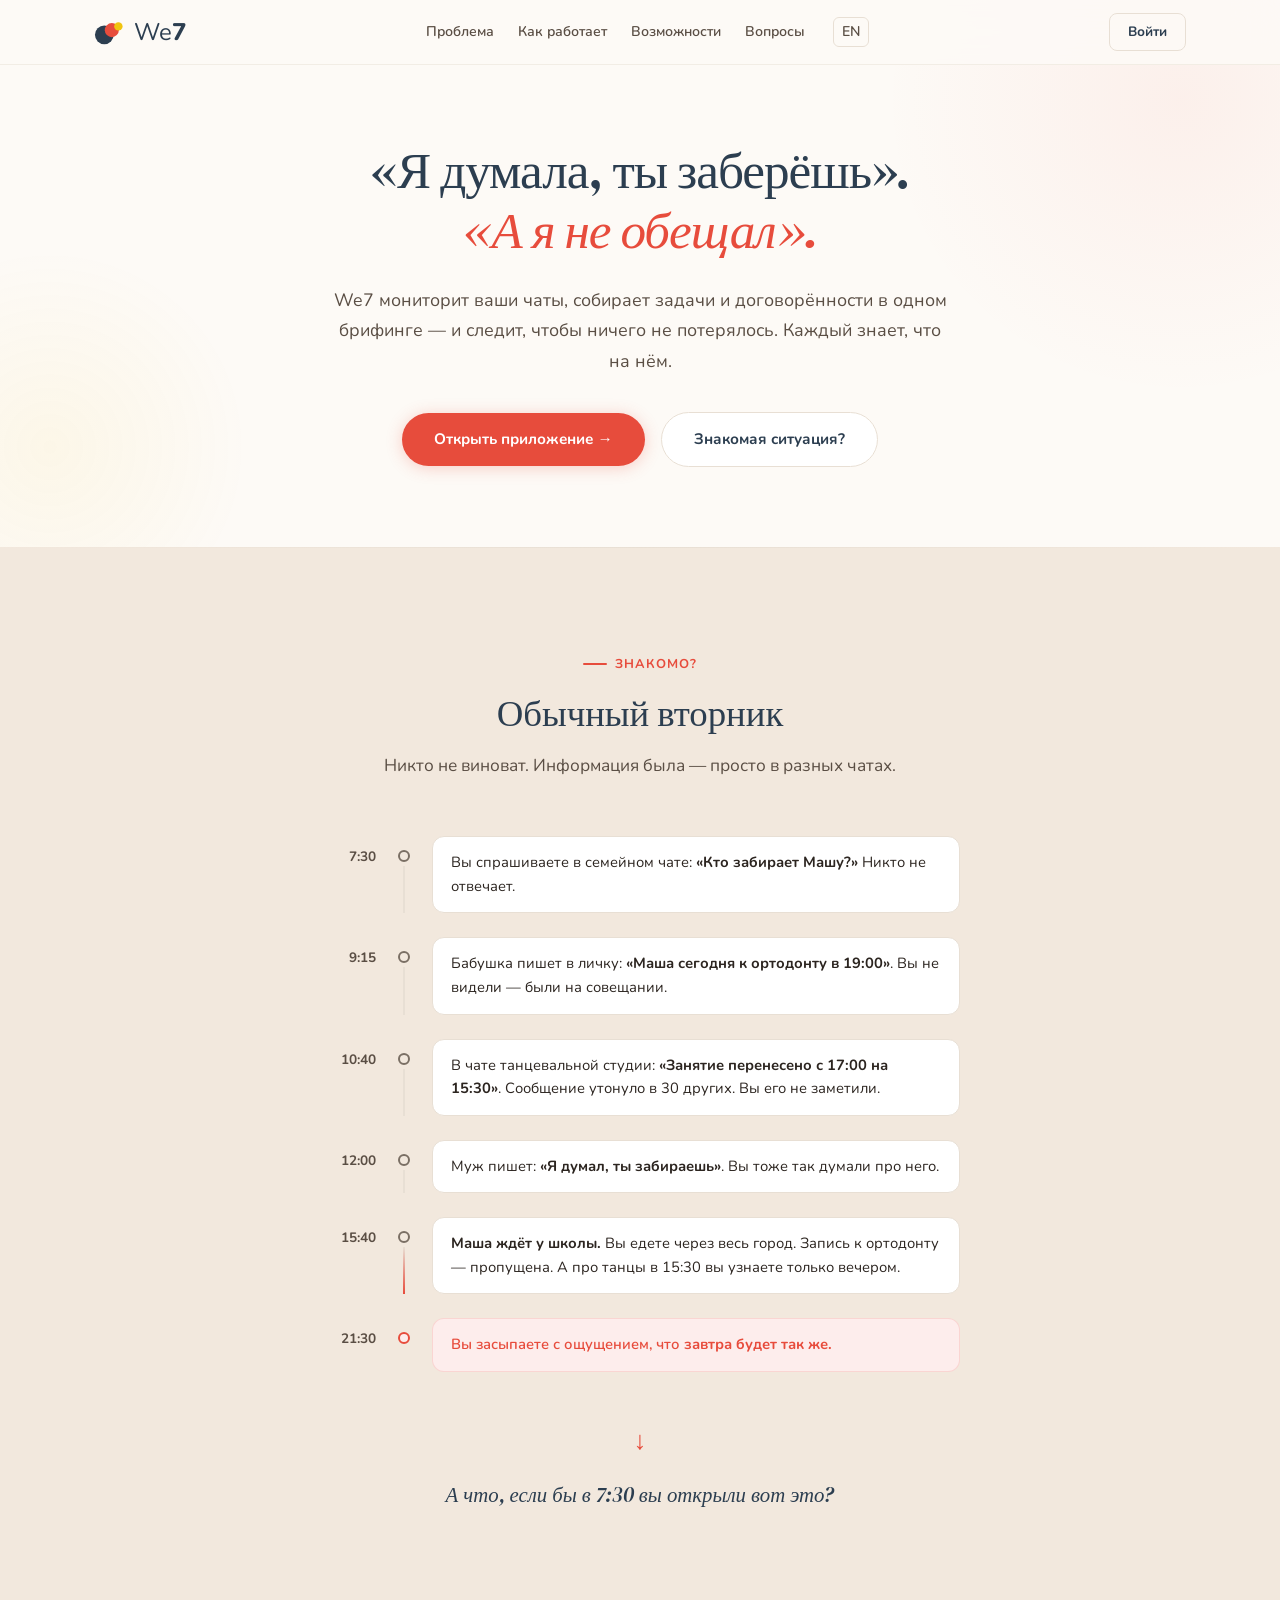
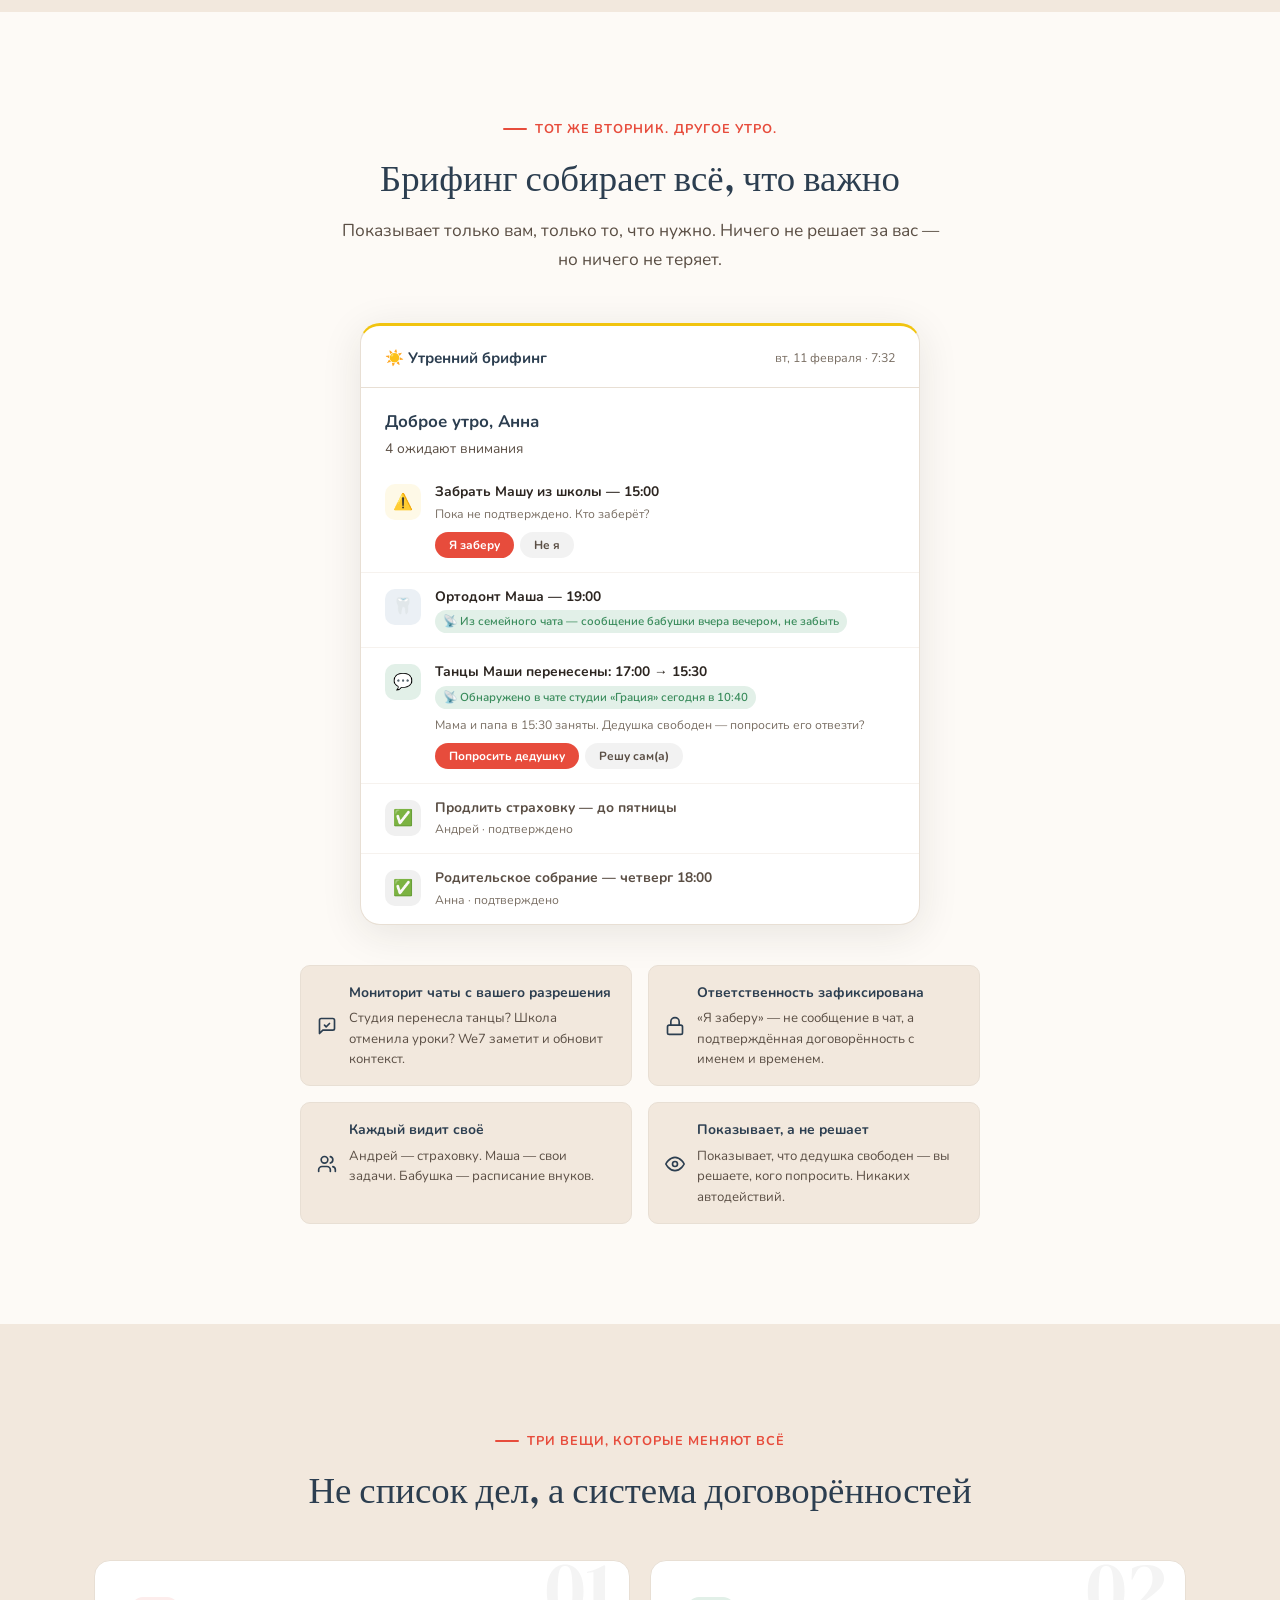
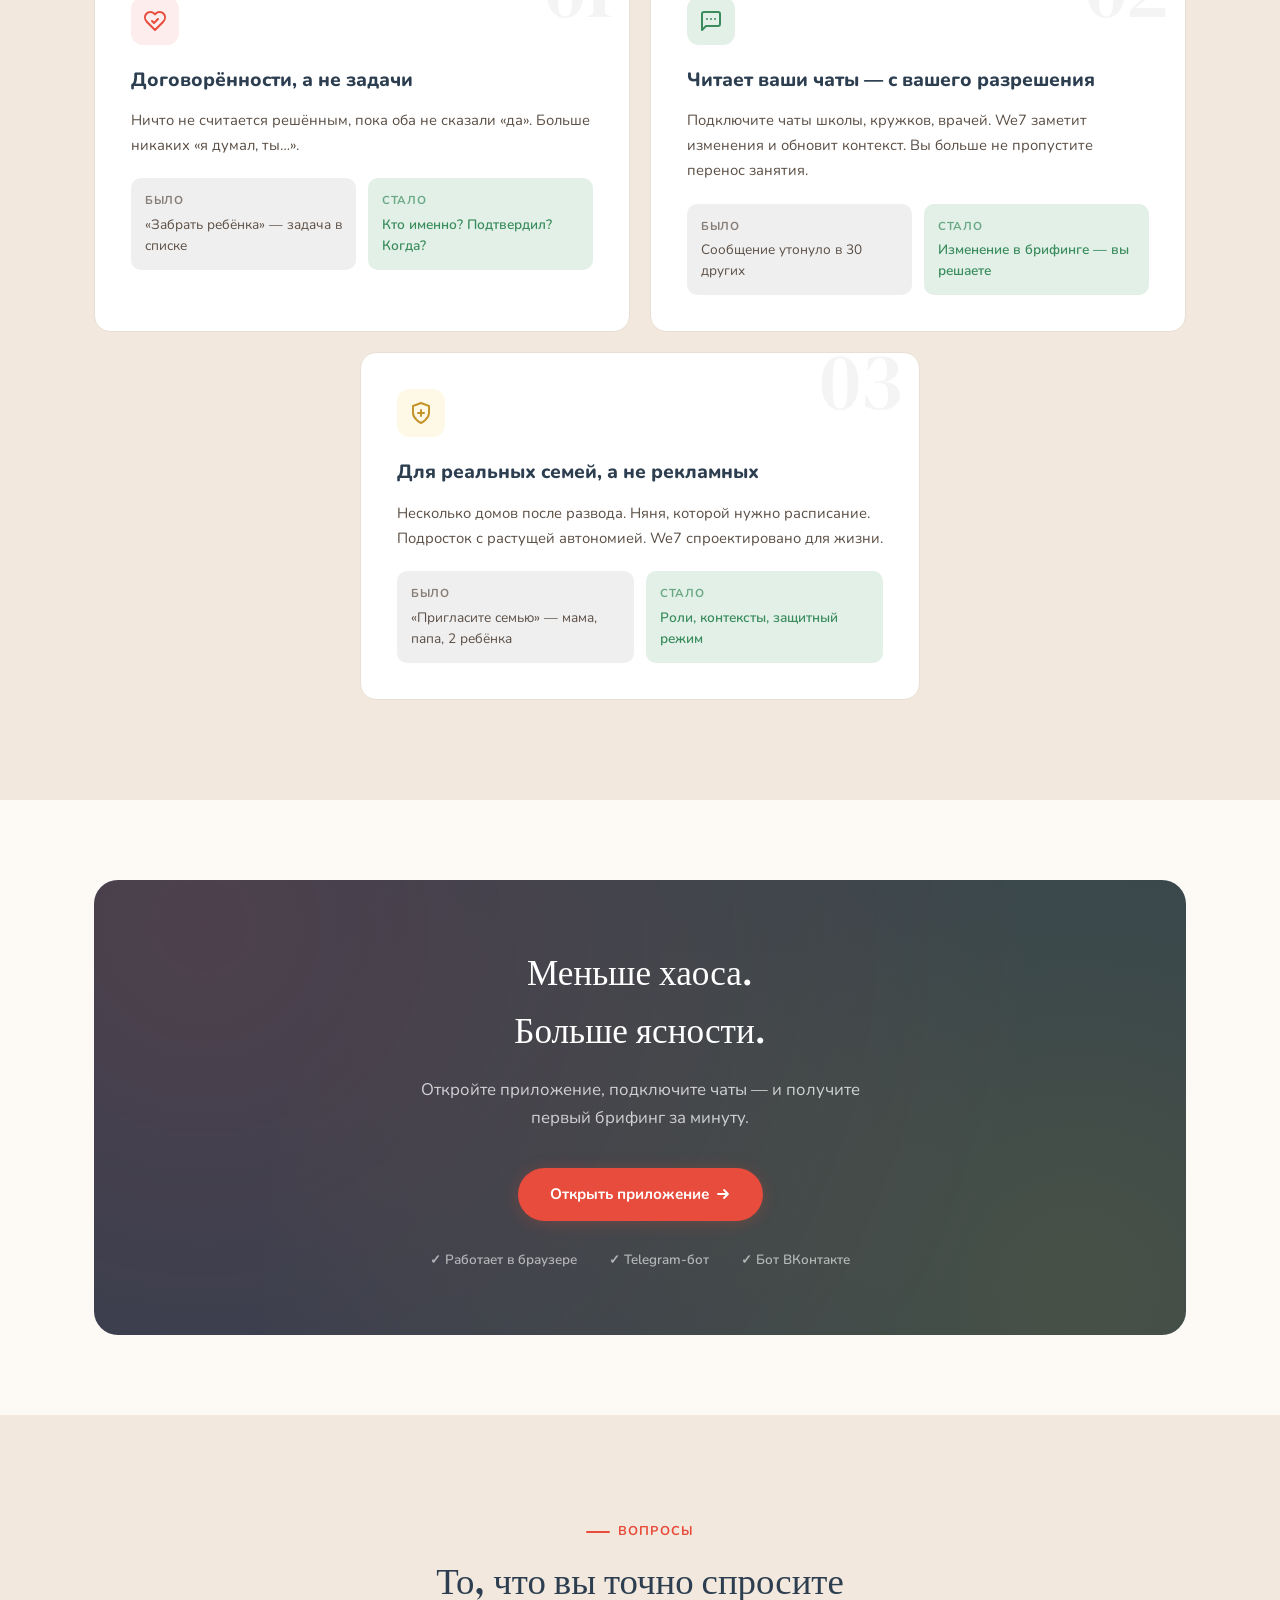
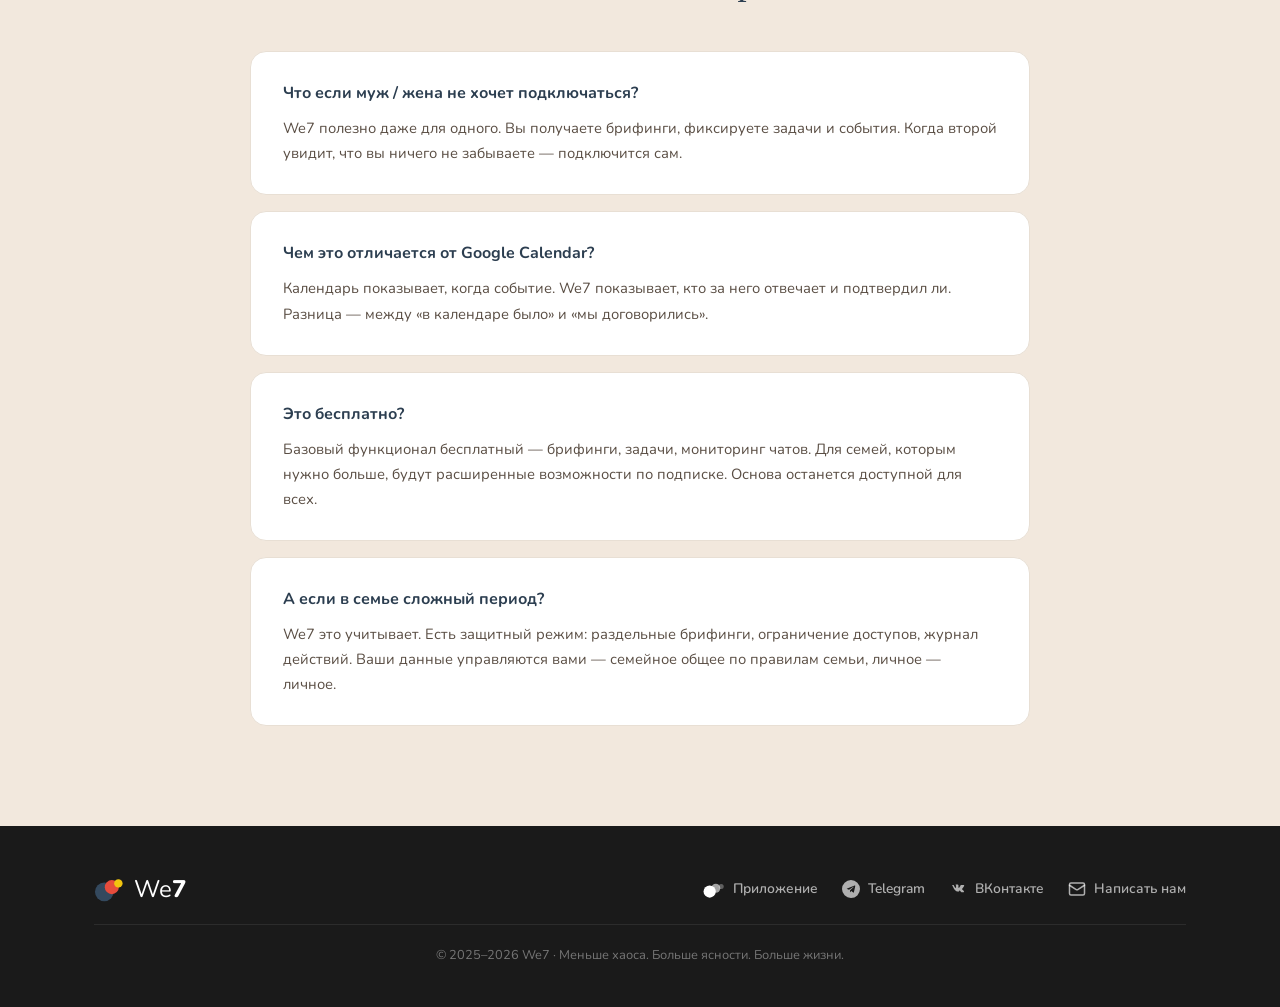
==== commit 59a73586: "we7 logo and styles updated" ====
--- a/index.html
+++ b/index.html
@@ -9,418 +9,7 @@
 <link rel="preconnect" href="https://fonts.googleapis.com">
 <link rel="preconnect" href="https://fonts.gstatic.com" crossorigin>
 <link href="https://fonts.googleapis.com/css2?family=DM+Serif+Display:ital@0;1&family=Nunito:ital,wght@0,400;0,500;0,600;0,700;0,800;1,400;1,600&display=swap" rel="stylesheet">
-<style>
-:root {
-  --navy: #2C3E50;
-  --navy-light: #34495E;
-  --red: #E74C3C;
-  --red-hover: #CF4436;
-  --gold: #F1C40F;
-  --near-black: #1A1A1A;
-  --white: #FFFFFF;
-  --bg: #FDFAF6;
-  --bg-warm: #F7F0E8;
-  --text: #2C2520;
-  --text-muted: #7A6F64;
-  --text-light: #A89A8C;
-  --border: #E8DFD4;
-  --card: #FFFFFF;
-  --red-soft: #FDEDEC;
-  --gold-soft: #FEF9E7;
-  --navy-soft: #EBF0F5;
-  --green: #3A8C5C;
-  --green-soft: #E2F0E8;
-  --font-display: 'DM Serif Display', Georgia, serif;
-  --font-body: 'Nunito', -apple-system, sans-serif;
-  --radius: 16px;
-  --radius-sm: 10px;
-  --shadow-card: 0 2px 20px rgba(44, 37, 32, 0.06);
-  --shadow-elevated: 0 8px 40px rgba(44, 37, 32, 0.1);
-  --max-w: 1140px;
-}
-
-*, *::before, *::after { margin: 0; padding: 0; box-sizing: border-box; }
-html { scroll-behavior: smooth; font-size: 16px; }
-
-body {
-  font-family: var(--font-body);
-  color: var(--text);
-  background: var(--bg);
-  line-height: 1.65;
-  -webkit-font-smoothing: antialiased;
-  overflow-x: hidden;
-}
-
-a { color: inherit; text-decoration: none; }
-img { max-width: 100%; display: block; }
-button { cursor: pointer; border: none; font-family: inherit; }
-.container { max-width: var(--max-w); margin: 0 auto; padding: 0 24px; }
-
-/* ===== HEADER ===== */
-.header {
-  position: fixed; top: 0; left: 0; right: 0; z-index: 100;
-  background: rgba(253, 250, 246, 0.88);
-  backdrop-filter: blur(20px); -webkit-backdrop-filter: blur(20px);
-  border-bottom: 1px solid rgba(232, 223, 212, 0.5);
-  transition: box-shadow 0.3s;
-}
-.header.scrolled { box-shadow: 0 2px 24px rgba(44,37,32,0.07); }
-
-.header-inner {
-  max-width: var(--max-w); margin: 0 auto; padding: 0 24px;
-  height: 64px; display: flex; align-items: center; justify-content: space-between;
-}
-
-/* Logo */
-.logo {
-  display: flex; align-items: center; gap: 9px;
-  font-family: var(--font-body); font-size: 1.1rem; color: var(--navy);
-  white-space: nowrap; line-height: 1;
-}
-.logo svg { width: 28px; height: 28px; flex-shrink: 0; }
-.logo-text { font-weight: 400; letter-spacing: -0.01em; }
-.logo-text b { font-weight: 800; }
-
-/* Nav */
-.nav { display: flex; align-items: center; gap: 24px; }
-.nav a { font-size: 0.88rem; font-weight: 600; color: var(--text-muted); transition: color 0.2s; }
-.nav a:hover { color: var(--navy); }
-.nav-lang {
-  font-size: 0.8rem; font-weight: 700; color: var(--text-light);
-  border: 1.5px solid var(--border); border-radius: 6px;
-  padding: 2px 8px; transition: all 0.2s; margin-left: 4px;
-}
-.nav-lang:hover { color: var(--navy); border-color: var(--navy); }
-
-/* Header CTA */
-.header-actions { display: flex; align-items: center; gap: 12px; }
-
-.btn-header {
-  padding: 7px 18px; border-radius: 8px; font-size: 0.85rem; font-weight: 700;
-  color: var(--navy); background: transparent; border: 1.5px solid var(--border);
-  transition: all 0.2s; text-decoration: none; display: inline-block;
-}
-.btn-header:hover { border-color: var(--navy); background: rgba(44,37,32,0.03); }
-
-/* ===== BUTTONS ===== */
-.btn-primary {
-  display: inline-flex; align-items: center; gap: 6px;
-  padding: 14px 32px; border-radius: 100px; font-size: 0.95rem; font-weight: 700;
-  color: #fff; background: var(--red); border: none; transition: all 0.25s;
-  box-shadow: 0 2px 16px rgba(231, 76, 60, 0.25);
-  text-decoration: none;
-}
-.btn-primary:hover { background: var(--red-hover); transform: translateY(-1px); box-shadow: 0 4px 24px rgba(231, 76, 60, 0.35); }
-
-.btn-outline {
-  display: inline-flex; align-items: center; gap: 8px;
-  padding: 14px 32px; border-radius: 100px; font-size: 0.95rem; font-weight: 700;
-  color: var(--navy); background: var(--card); border: 1.5px solid var(--border);
-  transition: all 0.25s; text-decoration: none;
-}
-.btn-outline:hover { border-color: var(--text-muted); box-shadow: 0 4px 16px rgba(44,37,32,0.08); }
-
-/* ===== HERO ===== */
-.hero {
-  padding: 140px 0 80px;
-  text-align: center;
-  position: relative; overflow: hidden;
-}
-.hero::before {
-  content: ''; position: absolute; top: -200px; right: -200px; width: 600px; height: 600px; border-radius: 50%;
-  background: radial-gradient(circle, rgba(231,76,60,0.04) 0%, transparent 70%); pointer-events: none;
-}
-.hero::after {
-  content: ''; position: absolute; bottom: -100px; left: -150px; width: 400px; height: 400px; border-radius: 50%;
-  background: radial-gradient(circle, rgba(241,196,15,0.04) 0%, transparent 70%); pointer-events: none;
-}
-
-.hero h1 {
-  font-family: var(--font-display); font-size: 3.2rem; font-weight: 400;
-  line-height: 1.18; letter-spacing: -0.02em; color: var(--navy);
-  margin-bottom: 24px; animation: fadeInUp 0.6s 0.1s ease both;
-  max-width: 700px; margin-left: auto; margin-right: auto;
-}
-.hero h1 em { font-style: italic; color: var(--red); }
-
-.hero-subtitle {
-  font-size: 1.12rem; line-height: 1.7; color: var(--text-muted);
-  margin-bottom: 36px; max-width: 620px; margin-left: auto; margin-right: auto;
-  animation: fadeInUp 0.6s 0.2s ease both;
-}
-
-.hero-actions {
-  display: flex; gap: 16px; align-items: center; justify-content: center;
-  flex-wrap: wrap; animation: fadeInUp 0.6s 0.3s ease both;
-}
-
-/* ===== SECTIONS ===== */
-.section-label {
-  display: inline-flex; align-items: center; gap: 8px;
-  font-size: 0.8rem; font-weight: 700; text-transform: uppercase;
-  letter-spacing: 0.08em; color: var(--red); margin-bottom: 16px;
-}
-.section-label::before { content: ''; width: 24px; height: 2px; background: var(--red); border-radius: 2px; }
-
-.section-title {
-  font-family: var(--font-display); font-size: 2.3rem; font-weight: 400;
-  line-height: 1.2; color: var(--navy); margin-bottom: 16px;
-}
-
-.section-subtitle { font-size: 1.08rem; color: var(--text-muted); max-width: 600px; line-height: 1.7; }
-
-/* ===== PROBLEM / TIMELINE ===== */
-.problem { padding: 100px 0; background: var(--bg-warm); position: relative; }
-.problem::before {
-  content: ''; position: absolute; top: 0; left: 0; right: 0; height: 1px;
-  background: linear-gradient(90deg, transparent, var(--border), transparent);
-}
-
-.problem-header { text-align: center; margin-bottom: 56px; }
-.problem-header .section-subtitle { margin: 0 auto; }
-
-.timeline { max-width: 640px; margin: 0 auto; }
-
-.timeline-item {
-  display: grid;
-  grid-template-columns: 56px 24px 1fr;
-  gap: 0 16px;
-  padding-bottom: 24px;
-  position: relative;
-}
-.timeline-item:last-child { padding-bottom: 0; }
-
-.timeline-time {
-  font-size: 0.85rem; font-weight: 700; color: var(--text-muted);
-  text-align: right; padding-top: 14px; line-height: 1;
-}
-
-.timeline-dot-col {
-  position: relative;
-  display: flex;
-  flex-direction: column;
-  align-items: center;
-  padding-top: 14px;
-}
-.timeline-dot {
-  width: 12px; height: 12px; border-radius: 50%;
-  background: var(--bg-warm); border: 2.5px solid var(--text-light);
-  flex-shrink: 0; position: relative; z-index: 2;
-}
-.timeline-item:last-child .timeline-dot {
-  border-color: var(--red); background: var(--red-soft);
-}
-.timeline-line {
-  width: 2px; flex: 1; background: var(--border); margin-top: 4px;
-}
-.timeline-item:last-child .timeline-line { display: none; }
-.timeline-item:nth-last-child(2) .timeline-line {
-  background: linear-gradient(180deg, var(--border), var(--red));
-}
-
-.timeline-text {
-  font-size: 0.92rem; line-height: 1.6;
-  background: var(--card); border: 1px solid var(--border);
-  border-radius: 12px; padding: 14px 18px;
-}
-.timeline-text strong { font-weight: 700; }
-.timeline-item:last-child .timeline-text {
-  font-weight: 600; color: var(--red);
-  background: var(--red-soft); border-color: rgba(231,76,60,0.15);
-}
-
-.problem-cta { text-align: center; margin-top: 48px; }
-.problem-arrow { display: block; margin: 0 auto 16px; font-size: 1.6rem; color: var(--red); animation: bounce 2s infinite; }
-.problem-cta p { font-family: var(--font-display); font-size: 1.3rem; font-weight: 400; font-style: italic; color: var(--navy); }
-
-/* ===== BRIEFING SECTION ===== */
-.briefing-section { padding: 100px 0; }
-.briefing-section-header { text-align: center; margin-bottom: 48px; }
-.briefing-section-header .section-subtitle { margin: 0 auto; }
-
-.briefing-card-wrapper { max-width: 560px; margin: 0 auto; }
-
-.briefing-card {
-  background: var(--card); border-radius: 20px; box-shadow: var(--shadow-elevated);
-  overflow: hidden; border: 1px solid var(--border);
-}
-
-.briefing-card-header {
-  padding: 20px 24px 16px; border-bottom: 1px solid var(--border);
-  display: flex; align-items: center; justify-content: space-between;
-}
-.briefing-card-header h3 { font-size: 0.95rem; font-weight: 700; color: var(--navy); }
-.briefing-card-header .time { font-size: 0.78rem; color: var(--text-light); }
-
-.briefing-card-greeting { padding: 20px 24px 8px; font-size: 1.05rem; font-weight: 700; color: var(--navy); }
-.briefing-card-greeting span { color: var(--text-muted); font-weight: 400; font-size: 0.86rem; display: block; margin-top: 2px; }
-
-.b-item { display: flex; gap: 14px; padding: 14px 24px; border-bottom: 1px solid rgba(232,223,212,0.4); }
-.b-item:last-child { border-bottom: none; }
-
-.b-icon {
-  width: 36px; height: 36px; border-radius: var(--radius-sm);
-  display: flex; align-items: center; justify-content: center;
-  font-size: 1rem; flex-shrink: 0; margin-top: 2px;
-}
-.b-icon.warn { background: var(--gold-soft); }
-.b-icon.event { background: var(--navy-soft); }
-.b-icon.chat { background: var(--green-soft); }
-.b-icon.done { background: #F0F0F0; }
-
-.b-content { flex: 1; min-width: 0; }
-.b-title { font-size: 0.86rem; font-weight: 700; line-height: 1.4; }
-.b-meta { font-size: 0.76rem; color: var(--text-light); margin-top: 2px; }
-.b-source {
-  display: inline-flex; align-items: center; gap: 4px;
-  font-size: 0.72rem; color: var(--green); font-weight: 600;
-  background: var(--green-soft); padding: 2px 8px; border-radius: 100px; margin-top: 4px;
-}
-.b-actions { display: flex; gap: 6px; margin-top: 8px; }
-.b-btn {
-  padding: 5px 14px; border-radius: 100px; font-size: 0.74rem; font-weight: 700; border: none; transition: all 0.2s;
-}
-.b-btn.accept { background: var(--red); color: #fff; }
-.b-btn.accept:hover { background: var(--red-hover); }
-.b-btn.skip { background: rgba(44,37,32,0.06); color: var(--text-muted); }
-
-/* Value props */
-.values-grid {
-  display: grid; grid-template-columns: repeat(2, 1fr);
-  gap: 16px; max-width: 680px; margin: 40px auto 0;
-}
-.value-item { display: flex; gap: 12px; padding: 16px; border-radius: var(--radius-sm); background: var(--bg-warm); }
-.value-icon { flex-shrink: 0; margin-top: 2px; display: flex; align-items: center; }
-.value-text h4 { font-size: 0.86rem; font-weight: 700; color: var(--navy); margin-bottom: 4px; }
-.value-text p { font-size: 0.82rem; color: var(--text-muted); line-height: 1.55; }
-
-/* ===== HOW IT WORKS ===== */
-.how-it-works { padding: 100px 0; background: var(--bg-warm); }
-
-.how-grid { display: grid; grid-template-columns: repeat(2, 1fr); gap: 20px; margin-top: 48px; }
-
-.how-card {
-  background: var(--card); border: 1px solid var(--border); border-radius: var(--radius);
-  padding: 36px; transition: all 0.3s; position: relative; overflow: hidden;
-}
-.how-card:hover { box-shadow: var(--shadow-card); transform: translateY(-2px); }
-.how-card::before {
-  content: attr(data-num); position: absolute; top: -12px; right: 16px;
-  font-family: var(--font-display); font-size: 5rem; font-weight: 400;
-  color: rgba(44,37,32,0.03); line-height: 1;
-}
-
-.how-card-icon { width: 48px; height: 48px; border-radius: 12px; display: flex; align-items: center; justify-content: center; font-size: 1.3rem; margin-bottom: 20px; }
-
-.how-card h3 { font-family: var(--font-body); font-size: 1.2rem; font-weight: 800; color: var(--navy); margin-bottom: 12px; }
-.how-card p { font-size: 0.92rem; color: var(--text-muted); line-height: 1.7; }
-
-.how-card .before-after { margin-top: 20px; display: grid; grid-template-columns: 1fr 1fr; gap: 12px; }
-.ba-item { padding: 14px; border-radius: var(--radius-sm); font-size: 0.85rem; line-height: 1.55; }
-.ba-item.before { background: rgba(44,37,32,0.04); color: var(--text-muted); }
-.ba-item.after { background: var(--green-soft); color: var(--green); }
-.ba-item strong { display: block; font-size: 0.72rem; text-transform: uppercase; letter-spacing: 0.06em; margin-bottom: 4px; opacity: 0.7; }
-
-/* ===== CTA BANNER ===== */
-.cta-banner { padding: 80px 0; }
-.cta-banner-inner {
-  background: var(--navy); border-radius: 24px; padding: 64px;
-  text-align: center; position: relative; overflow: hidden;
-}
-.cta-banner-inner::before {
-  content: ''; position: absolute; top: -50%; left: -50%; width: 200%; height: 200%;
-  background: radial-gradient(circle at 30% 30%, rgba(231,76,60,0.12), transparent 50%),
-              radial-gradient(circle at 70% 70%, rgba(241,196,15,0.08), transparent 50%);
-  pointer-events: none;
-}
-
-.cta-banner h2 { font-family: var(--font-display); font-size: 2.2rem; font-weight: 400; color: #fff; margin-bottom: 16px; position: relative; }
-.cta-banner p { font-size: 1.05rem; color: rgba(255,255,255,0.6); margin-bottom: 36px; max-width: 480px; margin-left: auto; margin-right: auto; position: relative; }
-.cta-banner .btn-primary { position: relative; }
-
-.cta-features { display: flex; justify-content: center; gap: 32px; margin-top: 28px; position: relative; }
-.cta-features span { font-size: 0.84rem; color: rgba(255,255,255,0.4); font-weight: 600; }
-
-/* ===== FAQ (always open) ===== */
-.faq { padding: 100px 0; background: var(--bg-warm); }
-.faq-header { text-align: center; margin-bottom: 48px; }
-
-.faq-grid { max-width: 780px; margin: 0 auto; display: flex; flex-direction: column; gap: 16px; }
-
-.faq-item {
-  background: var(--card); border: 1px solid var(--border);
-  border-radius: var(--radius); padding: 28px 32px;
-}
-.faq-item h4 {
-  font-size: 1rem; font-weight: 700; color: var(--navy);
-  margin-bottom: 10px;
-}
-.faq-item p {
-  font-size: 0.92rem; color: var(--text-muted); line-height: 1.7;
-}
-
-/* ===== FOOTER (DARK) ===== */
-.footer { background: var(--near-black); color: rgba(255,255,255,0.7); padding: 48px 0 40px; }
-.footer-inner { display: flex; align-items: center; justify-content: space-between; flex-wrap: wrap; gap: 24px; }
-
-.footer .logo { color: #fff; }
-
-.footer-links { display: flex; gap: 24px; align-items: center; }
-.footer-link {
-  display: inline-flex; align-items: center; gap: 8px;
-  font-size: 0.86rem; font-weight: 600; color: rgba(255,255,255,0.5); transition: color 0.2s;
-}
-.footer-link:hover { color: #fff; }
-.footer-link svg { width: 18px; height: 18px; flex-shrink: 0; }
-
-.footer-copy {
-  font-size: 0.8rem; color: rgba(255,255,255,0.3); width: 100%;
-  text-align: center; margin-top: 20px; padding-top: 20px;
-  border-top: 1px solid rgba(255,255,255,0.08);
-}
-
-/* ===== MOBILE ===== */
-.mobile-toggle {
-  display: none; background: none; border: none; width: 40px; height: 40px;
-  cursor: pointer; flex-direction: column; align-items: center; justify-content: center; gap: 5px;
-}
-.mobile-toggle span { display: block; width: 22px; height: 2px; background: var(--navy); border-radius: 2px; }
-
-/* ===== ANIMATIONS ===== */
-@keyframes fadeInUp { from { opacity: 0; transform: translateY(24px); } to { opacity: 1; transform: translateY(0); } }
-@keyframes pulse { 0%, 100% { opacity: 1; transform: scale(1); } 50% { opacity: 0.5; transform: scale(1.5); } }
-@keyframes bounce { 0%, 100% { transform: translateY(0); } 50% { transform: translateY(8px); } }
-
-.anim { opacity: 0; transform: translateY(24px); transition: all 0.6s cubic-bezier(0.22, 1, 0.36, 1); }
-.anim.visible { opacity: 1; transform: translateY(0); }
-
-/* ===== RESPONSIVE ===== */
-@media (max-width: 900px) {
-  .hero h1 { font-size: 2.4rem; }
-  .how-grid { grid-template-columns: 1fr; }
-  .values-grid { grid-template-columns: 1fr; }
-  .section-title { font-size: 2rem; }
-  .cta-banner-inner { padding: 48px 32px; }
-  .cta-banner h2 { font-size: 1.8rem; }
-  .cta-features { flex-direction: column; gap: 12px; }
-}
-
-@media (max-width: 700px) {
-  .nav { display: none; }
-  .mobile-toggle { display: flex; }
-  .hero { padding: 120px 0 60px; }
-  .hero h1 { font-size: 2rem; }
-  .hero-actions { flex-direction: column; align-items: stretch; }
-  .hero-actions a { text-align: center; justify-content: center; }
-  .before-after { grid-template-columns: 1fr !important; }
-  .footer-inner { flex-direction: column; text-align: center; }
-  .footer-links { flex-wrap: wrap; justify-content: center; }
-  .timeline-item { grid-template-columns: 44px 20px 1fr; gap: 0 10px; }
-  .timeline-time { font-size: 0.78rem; }
-  .timeline-text { font-size: 0.86rem; padding: 12px 14px; }
-  .faq-item { padding: 20px; }
-}
-</style>
+<link rel="stylesheet" href="style.css">
 </head>
 <body>
 
@@ -433,14 +22,14 @@
         <circle cx="19" cy="14" r="7.5" fill="#E74C3C"/>
         <circle cx="26" cy="10" r="4.5" fill="#F1C40F"/>
       </svg>
-      <span class="logo-text">We7</span>
+      <span class="logo-text">We<b>7</b></span>
     </a>
     <nav class="nav">
       <a href="#problem">Проблема</a>
       <a href="#briefing">Как работает</a>
       <a href="#features">Возможности</a>
       <a href="#faq">Вопросы</a>
-      <a href="en.html" class="nav-lang">EN</a>
+      <a href="/en" class="nav-lang">EN</a>
     </nav>
     <div class="header-actions">
       <a href="https://web.we7.app/" class="btn-header">Войти</a>
@@ -677,7 +266,7 @@
           <circle cx="19" cy="14" r="7.5" fill="#E74C3C"/>
           <circle cx="26" cy="10" r="4.5" fill="#F1C40F"/>
         </svg>
-        <span class="logo-text">We7</span>
+        <span class="logo-text">We<b>7</b></span>
       </a>
       <div class="footer-links">
         <a href="https://web.we7.app/" class="footer-link">
--- a/style.css
+++ b/style.css
@@ -0,0 +1,412 @@
+/* style.css — We7 Landing */
+:root {
+  --navy: #2C3E50;
+  --navy-light: #34495E;
+  --red: #E74C3C;
+  --red-hover: #CF4436;
+  --gold: #F1C40F;
+  --near-black: #1A1A1A;
+  --white: #FFFFFF;
+  --bg: #FDFAF6;
+  --bg-warm: #F2E8DD;
+  --text: #2C2520;
+  --text-muted: #5A4E44;
+  --text-light: #7A6F64;
+  --border: #E8DFD4;
+  --card: #FFFFFF;
+  --red-soft: #FDEDEC;
+  --gold-soft: #FEF9E7;
+  --navy-soft: #EBF0F5;
+  --green: #3A8C5C;
+  --green-soft: #E2F0E8;
+  --font-display: 'DM Serif Display', Georgia, serif;
+  --font-body: 'Nunito', -apple-system, sans-serif;
+  --radius: 16px;
+  --radius-sm: 10px;
+  --shadow-card: 0 2px 20px rgba(44, 37, 32, 0.06);
+  --shadow-elevated: 0 8px 40px rgba(44, 37, 32, 0.1);
+  --max-w: 1140px;
+}
+
+*, *::before, *::after { margin: 0; padding: 0; box-sizing: border-box; }
+html { scroll-behavior: smooth; font-size: 16px; }
+
+body {
+  font-family: var(--font-body);
+  color: var(--text);
+  background: var(--bg);
+  line-height: 1.65;
+  -webkit-font-smoothing: antialiased;
+  overflow-x: hidden;
+}
+
+a { color: inherit; text-decoration: none; }
+img { max-width: 100%; display: block; }
+button { cursor: pointer; border: none; font-family: inherit; }
+.container { max-width: var(--max-w); margin: 0 auto; padding: 0 24px; }
+
+/* ===== HEADER ===== */
+.header {
+  position: fixed; top: 0; left: 0; right: 0; z-index: 100;
+  background: rgba(253, 250, 246, 0.88);
+  backdrop-filter: blur(20px); -webkit-backdrop-filter: blur(20px);
+  border-bottom: 1px solid rgba(232, 223, 212, 0.5);
+  transition: box-shadow 0.3s;
+}
+.header.scrolled { box-shadow: 0 2px 24px rgba(44,37,32,0.07); }
+
+.header-inner {
+  max-width: var(--max-w); margin: 0 auto; padding: 0 24px;
+  height: 64px; display: flex; align-items: center; justify-content: space-between;
+}
+
+/* Logo */
+.logo {
+  display: flex; align-items: center; gap: 10px;
+  font-family: var(--font-body); font-size: 1.5rem; color: var(--navy);
+  white-space: nowrap; line-height: 1;
+}
+.logo svg { width: 30px; height: 30px; flex-shrink: 0; }
+.logo-text { font-weight: 400; letter-spacing: -0.01em; }
+.logo-text b { font-weight: 800; }
+
+/* Nav */
+.nav { display: flex; align-items: center; gap: 24px; }
+.nav a { font-size: 0.88rem; font-weight: 600; color: var(--text-muted); transition: color 0.2s; }
+.nav a:hover { color: var(--navy); }
+.nav-lang {
+  font-size: 0.8rem; font-weight: 700; color: var(--text-light);
+  border: 1.5px solid var(--border); border-radius: 6px;
+  padding: 2px 8px; transition: all 0.2s; margin-left: 4px;
+}
+.nav-lang:hover { color: var(--navy); border-color: var(--navy); }
+
+/* Header CTA */
+.header-actions { display: flex; align-items: center; gap: 12px; }
+
+.btn-header {
+  padding: 7px 18px; border-radius: 8px; font-size: 0.85rem; font-weight: 700;
+  color: var(--navy); background: transparent; border: 1.5px solid var(--border);
+  transition: all 0.2s; text-decoration: none; display: inline-block;
+}
+.btn-header:hover { border-color: var(--navy); background: rgba(44,37,32,0.03); }
+
+/* ===== BUTTONS ===== */
+.btn-primary {
+  display: inline-flex; align-items: center; gap: 6px;
+  padding: 14px 32px; border-radius: 100px; font-size: 0.95rem; font-weight: 700;
+  color: #fff; background: var(--red); border: none; transition: all 0.25s;
+  box-shadow: 0 2px 16px rgba(231, 76, 60, 0.25);
+  text-decoration: none;
+}
+.btn-primary:hover { background: var(--red-hover); transform: translateY(-1px); box-shadow: 0 4px 24px rgba(231, 76, 60, 0.35); }
+
+.btn-outline {
+  display: inline-flex; align-items: center; gap: 8px;
+  padding: 14px 32px; border-radius: 100px; font-size: 0.95rem; font-weight: 700;
+  color: var(--navy); background: var(--card); border: 1.5px solid var(--border);
+  transition: all 0.25s; text-decoration: none;
+}
+.btn-outline:hover { border-color: var(--text-muted); box-shadow: 0 4px 16px rgba(44,37,32,0.08); }
+
+/* ===== HERO ===== */
+.hero {
+  padding: 140px 0 80px;
+  text-align: center;
+  position: relative; overflow: hidden;
+}
+.hero::before {
+  content: ''; position: absolute; top: -200px; right: -200px; width: 600px; height: 600px; border-radius: 50%;
+  background: radial-gradient(circle, rgba(231,76,60,0.06) 0%, transparent 70%); pointer-events: none;
+}
+.hero::after {
+  content: ''; position: absolute; bottom: -100px; left: -150px; width: 400px; height: 400px; border-radius: 50%;
+  background: radial-gradient(circle, rgba(241,196,15,0.06) 0%, transparent 70%); pointer-events: none;
+}
+
+.hero h1 {
+  font-family: var(--font-display); font-size: 3.2rem; font-weight: 400;
+  line-height: 1.18; letter-spacing: -0.02em; color: var(--navy);
+  margin-bottom: 24px; animation: fadeInUp 0.6s 0.1s ease both;
+  max-width: 700px; margin-left: auto; margin-right: auto;
+}
+.hero h1 em { font-style: italic; color: var(--red); }
+
+.hero-subtitle {
+  font-size: 1.12rem; line-height: 1.7; color: var(--text-muted);
+  margin-bottom: 36px; max-width: 620px; margin-left: auto; margin-right: auto;
+  animation: fadeInUp 0.6s 0.2s ease both;
+}
+
+.hero-actions {
+  display: flex; gap: 16px; align-items: center; justify-content: center;
+  flex-wrap: wrap; animation: fadeInUp 0.6s 0.3s ease both;
+}
+
+/* ===== SECTIONS ===== */
+.section-label {
+  display: inline-flex; align-items: center; gap: 8px;
+  font-size: 0.8rem; font-weight: 700; text-transform: uppercase;
+  letter-spacing: 0.08em; color: var(--red); margin-bottom: 16px;
+}
+.section-label::before { content: ''; width: 24px; height: 2px; background: var(--red); border-radius: 2px; }
+
+.section-title {
+  font-family: var(--font-display); font-size: 2.3rem; font-weight: 400;
+  line-height: 1.2; color: var(--navy); margin-bottom: 16px;
+}
+
+.section-subtitle { font-size: 1.08rem; color: var(--text-muted); max-width: 600px; line-height: 1.7; }
+
+/* ===== PROBLEM / TIMELINE ===== */
+.problem { padding: 100px 0; background: var(--bg-warm); position: relative; }
+.problem::before {
+  content: ''; position: absolute; top: 0; left: 0; right: 0; height: 1px;
+  background: linear-gradient(90deg, transparent, var(--border), transparent);
+}
+
+.problem-header { text-align: center; margin-bottom: 56px; }
+.problem-header .section-subtitle { margin: 0 auto; }
+
+.timeline { max-width: 640px; margin: 0 auto; }
+
+.timeline-item {
+  display: grid;
+  grid-template-columns: 56px 24px 1fr;
+  gap: 0 16px;
+  padding-bottom: 24px;
+  position: relative;
+}
+.timeline-item:last-child { padding-bottom: 0; }
+
+.timeline-time {
+  font-size: 0.85rem; font-weight: 700; color: var(--text-muted);
+  text-align: right; padding-top: 14px; line-height: 1;
+}
+
+.timeline-dot-col {
+  position: relative;
+  display: flex;
+  flex-direction: column;
+  align-items: center;
+  padding-top: 14px;
+}
+.timeline-dot {
+  width: 12px; height: 12px; border-radius: 50%;
+  background: var(--bg-warm); border: 2.5px solid var(--text-light);
+  flex-shrink: 0; position: relative; z-index: 2;
+}
+.timeline-item:last-child .timeline-dot {
+  border-color: var(--red); background: var(--red-soft);
+}
+.timeline-line {
+  width: 2px; flex: 1; background: var(--border); margin-top: 4px;
+}
+.timeline-item:last-child .timeline-line { display: none; }
+.timeline-item:nth-last-child(2) .timeline-line {
+  background: linear-gradient(180deg, var(--border), var(--red));
+}
+
+.timeline-text {
+  font-size: 0.92rem; line-height: 1.6;
+  background: var(--card); border: 1px solid var(--border);
+  border-radius: 12px; padding: 14px 18px;
+}
+.timeline-text strong { font-weight: 700; }
+.timeline-item:last-child .timeline-text {
+  font-weight: 600; color: var(--red);
+  background: var(--red-soft); border-color: rgba(231,76,60,0.15);
+}
+
+.problem-cta { text-align: center; margin-top: 48px; }
+.problem-arrow { display: block; margin: 0 auto 16px; font-size: 1.6rem; color: var(--red); animation: bounce 2s infinite; }
+.problem-cta p { font-family: var(--font-display); font-size: 1.3rem; font-weight: 400; font-style: italic; color: var(--navy); }
+
+/* ===== BRIEFING SECTION ===== */
+.briefing-section { padding: 100px 0; }
+.briefing-section-header { text-align: center; margin-bottom: 48px; }
+.briefing-section-header .section-subtitle { margin: 0 auto; }
+
+.briefing-card-wrapper { max-width: 560px; margin: 0 auto; }
+
+.briefing-card {
+  background: var(--card); border-radius: 20px; box-shadow: var(--shadow-elevated);
+  overflow: hidden; border: 1px solid var(--border);
+  border-top: 3px solid var(--gold);
+}
+
+.briefing-card-header {
+  padding: 20px 24px 16px; border-bottom: 1px solid var(--border);
+  display: flex; align-items: center; justify-content: space-between;
+}
+.briefing-card-header h3 { font-size: 0.95rem; font-weight: 700; color: var(--navy); }
+.briefing-card-header .time { font-size: 0.78rem; color: var(--text-light); }
+
+.briefing-card-greeting { padding: 20px 24px 8px; font-size: 1.05rem; font-weight: 700; color: var(--navy); }
+.briefing-card-greeting span { color: var(--text-muted); font-weight: 400; font-size: 0.86rem; display: block; margin-top: 2px; }
+
+.b-item { display: flex; gap: 14px; padding: 14px 24px; border-bottom: 1px solid rgba(232,223,212,0.4); }
+.b-item:last-child { border-bottom: none; }
+
+.b-icon {
+  width: 36px; height: 36px; border-radius: var(--radius-sm);
+  display: flex; align-items: center; justify-content: center;
+  font-size: 1rem; flex-shrink: 0; margin-top: 2px;
+}
+.b-icon.warn { background: var(--gold-soft); }
+.b-icon.event { background: var(--navy-soft); }
+.b-icon.chat { background: var(--green-soft); }
+.b-icon.done { background: #F0F0F0; }
+
+.b-content { flex: 1; min-width: 0; }
+.b-title { font-size: 0.86rem; font-weight: 700; line-height: 1.4; }
+.b-meta { font-size: 0.76rem; color: var(--text-light); margin-top: 2px; }
+.b-source {
+  display: inline-flex; align-items: center; gap: 4px;
+  font-size: 0.72rem; color: var(--green); font-weight: 600;
+  background: var(--green-soft); padding: 2px 8px; border-radius: 100px; margin-top: 4px;
+}
+.b-actions { display: flex; gap: 6px; margin-top: 8px; }
+.b-btn {
+  padding: 5px 14px; border-radius: 100px; font-size: 0.74rem; font-weight: 700; border: none; transition: all 0.2s;
+}
+.b-btn.accept { background: var(--red); color: #fff; }
+.b-btn.accept:hover { background: var(--red-hover); }
+.b-btn.skip { background: rgba(44,37,32,0.06); color: var(--text-muted); }
+
+/* Value props */
+.values-grid {
+  display: grid; grid-template-columns: repeat(2, 1fr);
+  gap: 16px; max-width: 680px; margin: 40px auto 0;
+}
+.value-item { display: flex; gap: 12px; padding: 16px; border-radius: var(--radius-sm); background: var(--bg-warm); border: 1px solid var(--border); }
+.value-icon { flex-shrink: 0; margin-top: 2px; display: flex; align-items: center; }
+.value-text h4 { font-size: 0.86rem; font-weight: 700; color: var(--navy); margin-bottom: 4px; }
+.value-text p { font-size: 0.82rem; color: var(--text-muted); line-height: 1.55; }
+
+/* ===== HOW IT WORKS ===== */
+.how-it-works { padding: 100px 0; background: var(--bg-warm); }
+
+.how-grid { display: grid; grid-template-columns: repeat(2, 1fr); gap: 20px; margin-top: 48px; }
+
+.how-card {
+  background: var(--card); border: 1px solid var(--border); border-radius: var(--radius);
+  padding: 36px; transition: all 0.3s; position: relative; overflow: hidden;
+}
+.how-card:hover { box-shadow: var(--shadow-card); transform: translateY(-2px); }
+.how-card::before {
+  content: attr(data-num); position: absolute; top: -12px; right: 16px;
+  font-family: var(--font-display); font-size: 5rem; font-weight: 400;
+  color: rgba(44,37,32,0.05); line-height: 1;
+}
+
+.how-card-icon { width: 48px; height: 48px; border-radius: 12px; display: flex; align-items: center; justify-content: center; font-size: 1.3rem; margin-bottom: 20px; }
+
+.how-card h3 { font-family: var(--font-body); font-size: 1.2rem; font-weight: 800; color: var(--navy); margin-bottom: 12px; }
+.how-card p { font-size: 0.92rem; color: var(--text-muted); line-height: 1.7; }
+
+.how-card .before-after { margin-top: 20px; display: grid; grid-template-columns: 1fr 1fr; gap: 12px; }
+.ba-item { padding: 14px; border-radius: var(--radius-sm); font-size: 0.85rem; line-height: 1.55; }
+.ba-item.before { background: rgba(44,37,32,0.07); color: var(--text-muted); }
+.ba-item.after { background: var(--green-soft); color: var(--green); font-weight: 600; }
+.ba-item strong { display: block; font-size: 0.72rem; text-transform: uppercase; letter-spacing: 0.06em; margin-bottom: 4px; opacity: 0.7; }
+
+/* ===== CTA BANNER ===== */
+.cta-banner { padding: 80px 0; }
+.cta-banner-inner {
+  background: var(--navy); border-radius: 24px; padding: 64px;
+  text-align: center; position: relative; overflow: hidden;
+}
+.cta-banner-inner::before {
+  content: ''; position: absolute; top: -50%; left: -50%; width: 200%; height: 200%;
+  background: radial-gradient(circle at 30% 30%, rgba(231,76,60,0.18), transparent 50%),
+              radial-gradient(circle at 70% 70%, rgba(241,196,15,0.14), transparent 50%);
+  pointer-events: none;
+}
+
+.cta-banner h2 { font-family: var(--font-display); font-size: 2.2rem; font-weight: 400; color: #fff; margin-bottom: 16px; position: relative; }
+.cta-banner p { font-size: 1.05rem; color: rgba(255,255,255,0.75); margin-bottom: 36px; max-width: 480px; margin-left: auto; margin-right: auto; position: relative; }
+.cta-banner .btn-primary { position: relative; }
+
+.cta-features { display: flex; justify-content: center; gap: 32px; margin-top: 28px; position: relative; }
+.cta-features span { font-size: 0.84rem; color: rgba(255,255,255,0.6); font-weight: 600; }
+
+/* ===== FAQ (always open) ===== */
+.faq { padding: 100px 0; background: var(--bg-warm); }
+.faq-header { text-align: center; margin-bottom: 48px; }
+
+.faq-grid { max-width: 780px; margin: 0 auto; display: flex; flex-direction: column; gap: 16px; }
+
+.faq-item {
+  background: var(--card); border: 1px solid var(--border);
+  border-radius: var(--radius); padding: 28px 32px;
+}
+.faq-item h4 {
+  font-size: 1rem; font-weight: 700; color: var(--navy);
+  margin-bottom: 10px;
+}
+.faq-item p {
+  font-size: 0.92rem; color: var(--text-muted); line-height: 1.7;
+}
+
+/* ===== FOOTER (DARK) ===== */
+.footer { background: var(--near-black); color: rgba(255,255,255,0.7); padding: 48px 0 40px; }
+.footer-inner { display: flex; align-items: center; justify-content: space-between; flex-wrap: wrap; gap: 24px; }
+
+.footer .logo { color: #fff; }
+
+.footer-links { display: flex; gap: 24px; align-items: center; }
+.footer-link {
+  display: inline-flex; align-items: center; gap: 8px;
+  font-size: 0.86rem; font-weight: 600; color: rgba(255,255,255,0.65); transition: color 0.2s;
+}
+.footer-link:hover { color: #fff; }
+.footer-link svg { width: 18px; height: 18px; flex-shrink: 0; }
+
+.footer-copy {
+  font-size: 0.8rem; color: rgba(255,255,255,0.4); width: 100%;
+  text-align: center; margin-top: 20px; padding-top: 20px;
+  border-top: 1px solid rgba(255,255,255,0.08);
+}
+
+/* ===== MOBILE ===== */
+.mobile-toggle {
+  display: none; background: none; border: none; width: 40px; height: 40px;
+  cursor: pointer; flex-direction: column; align-items: center; justify-content: center; gap: 5px;
+}
+.mobile-toggle span { display: block; width: 22px; height: 2px; background: var(--navy); border-radius: 2px; }
+
+/* ===== ANIMATIONS ===== */
+@keyframes fadeInUp { from { opacity: 0; transform: translateY(24px); } to { opacity: 1; transform: translateY(0); } }
+@keyframes pulse { 0%, 100% { opacity: 1; transform: scale(1); } 50% { opacity: 0.5; transform: scale(1.5); } }
+@keyframes bounce { 0%, 100% { transform: translateY(0); } 50% { transform: translateY(8px); } }
+
+.anim { opacity: 0; transform: translateY(24px); transition: all 0.6s cubic-bezier(0.22, 1, 0.36, 1); }
+.anim.visible { opacity: 1; transform: translateY(0); }
+
+/* ===== RESPONSIVE ===== */
+@media (max-width: 900px) {
+  .hero h1 { font-size: 2.4rem; }
+  .how-grid { grid-template-columns: 1fr; }
+  .values-grid { grid-template-columns: 1fr; }
+  .section-title { font-size: 2rem; }
+  .cta-banner-inner { padding: 48px 32px; }
+  .cta-banner h2 { font-size: 1.8rem; }
+  .cta-features { flex-direction: column; gap: 12px; }
+}
+
+@media (max-width: 700px) {
+  .nav { display: none; }
+  .mobile-toggle { display: flex; }
+  .hero { padding: 120px 0 60px; }
+  .hero h1 { font-size: 2rem; }
+  .hero-actions { flex-direction: column; align-items: stretch; }
+  .hero-actions a { text-align: center; justify-content: center; }
+  .before-after { grid-template-columns: 1fr !important; }
+  .footer-inner { flex-direction: column; text-align: center; }
+  .footer-links { flex-wrap: wrap; justify-content: center; }
+  .timeline-item { grid-template-columns: 44px 20px 1fr; gap: 0 10px; }
+  .timeline-time { font-size: 0.78rem; }
+  .timeline-text { font-size: 0.86rem; padding: 12px 14px; }
+  .faq-item { padding: 20px; }
+}
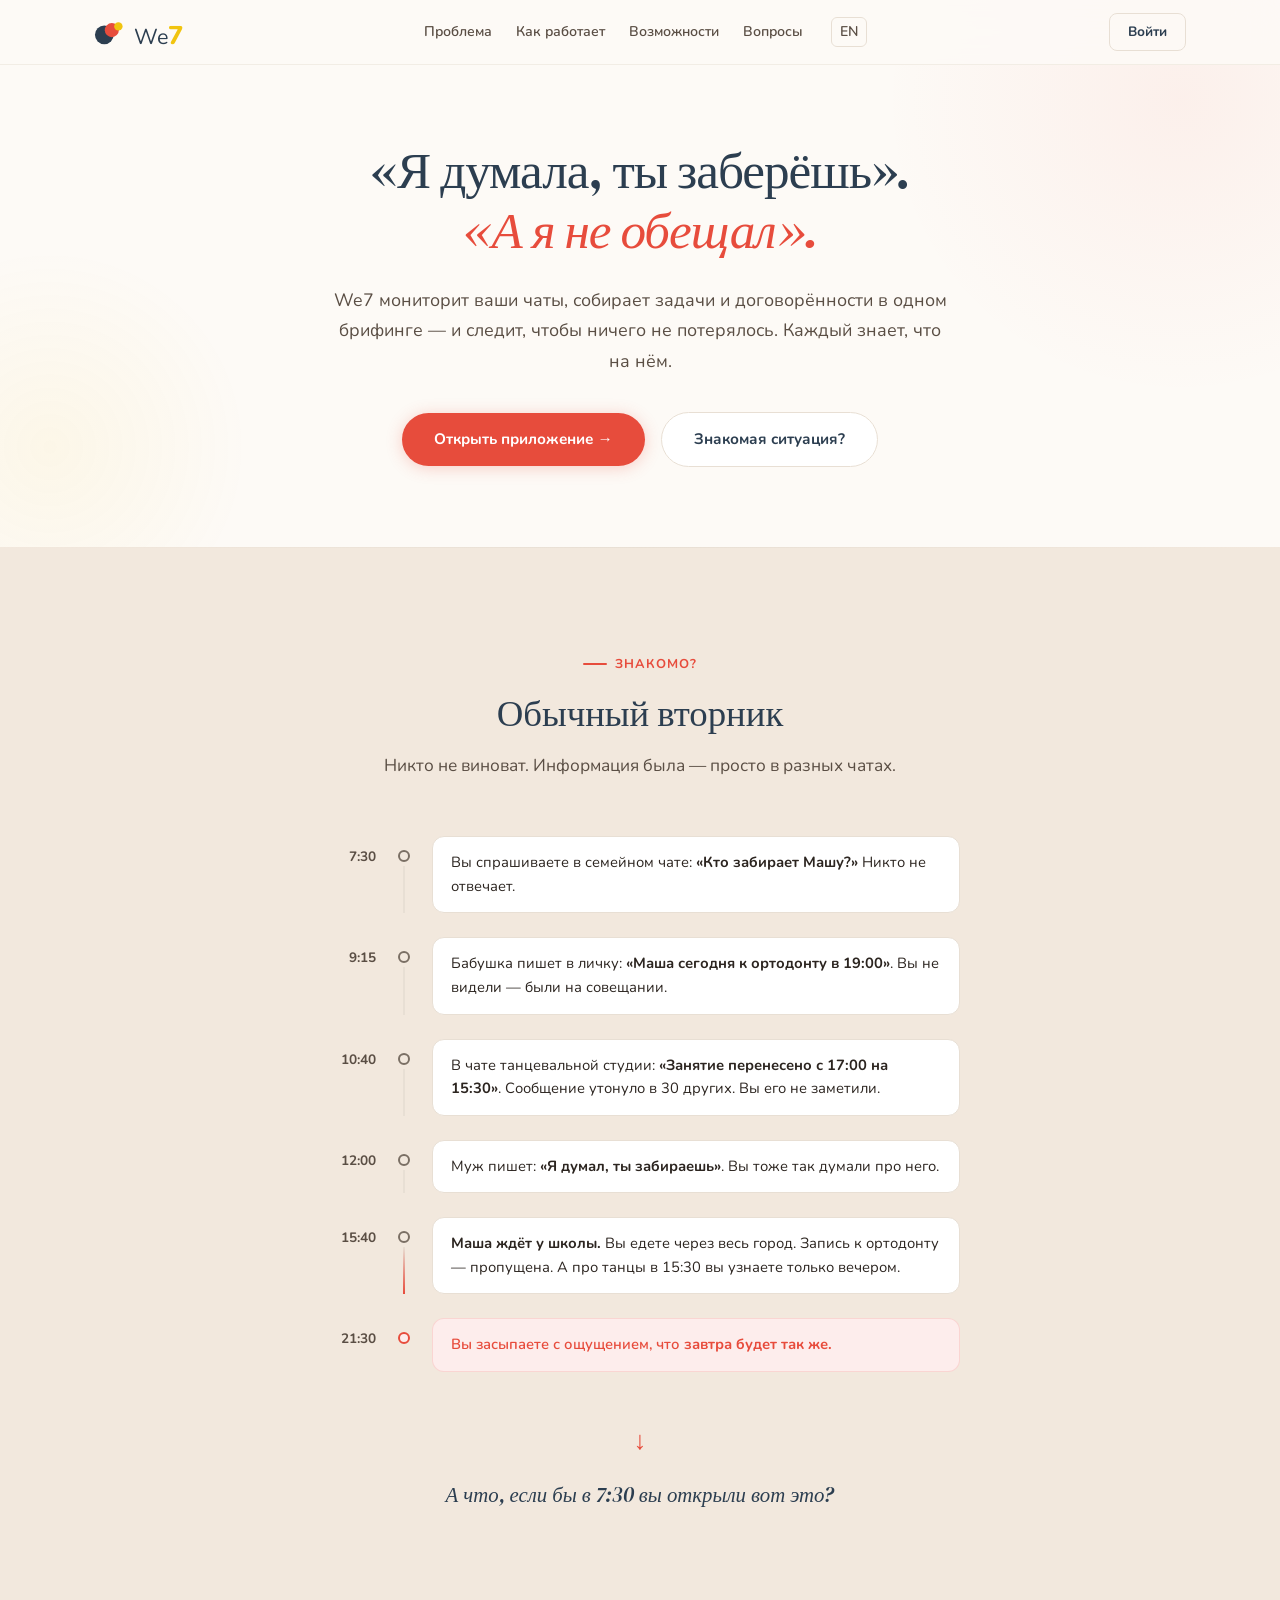
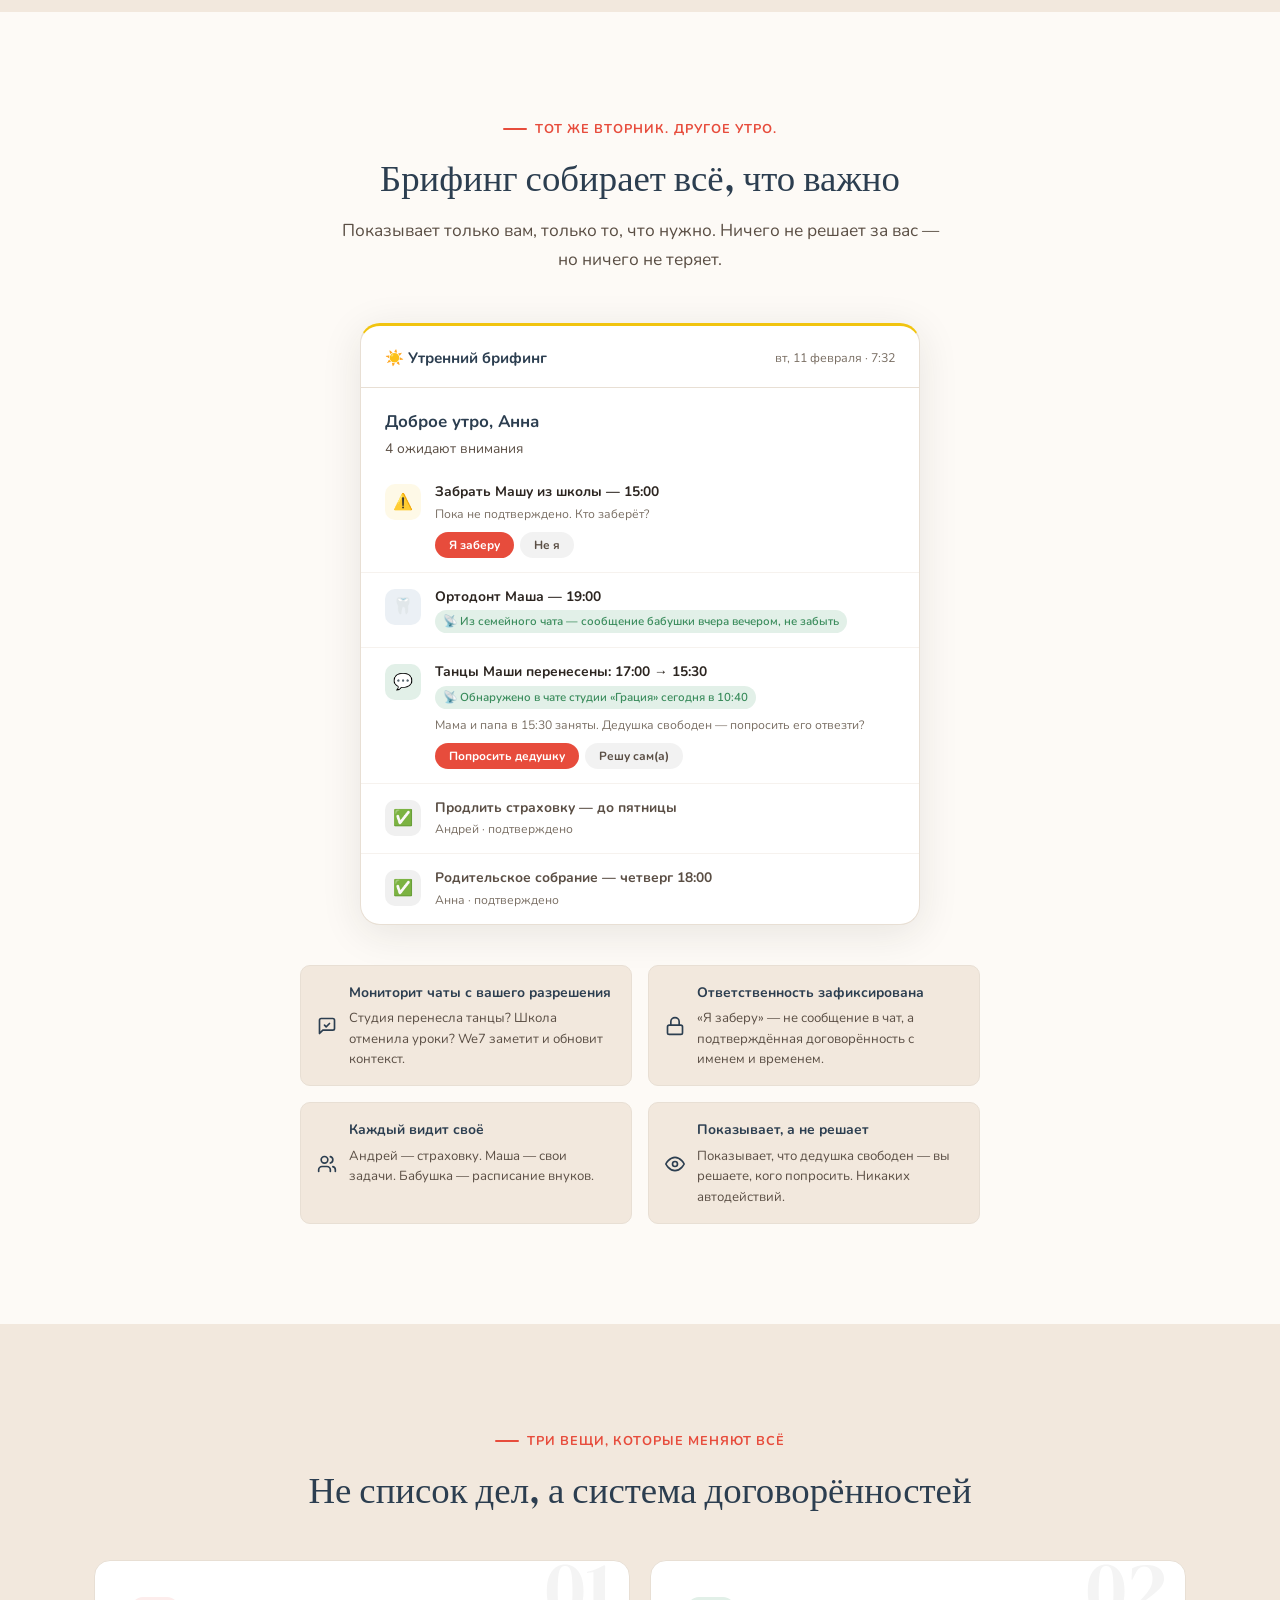
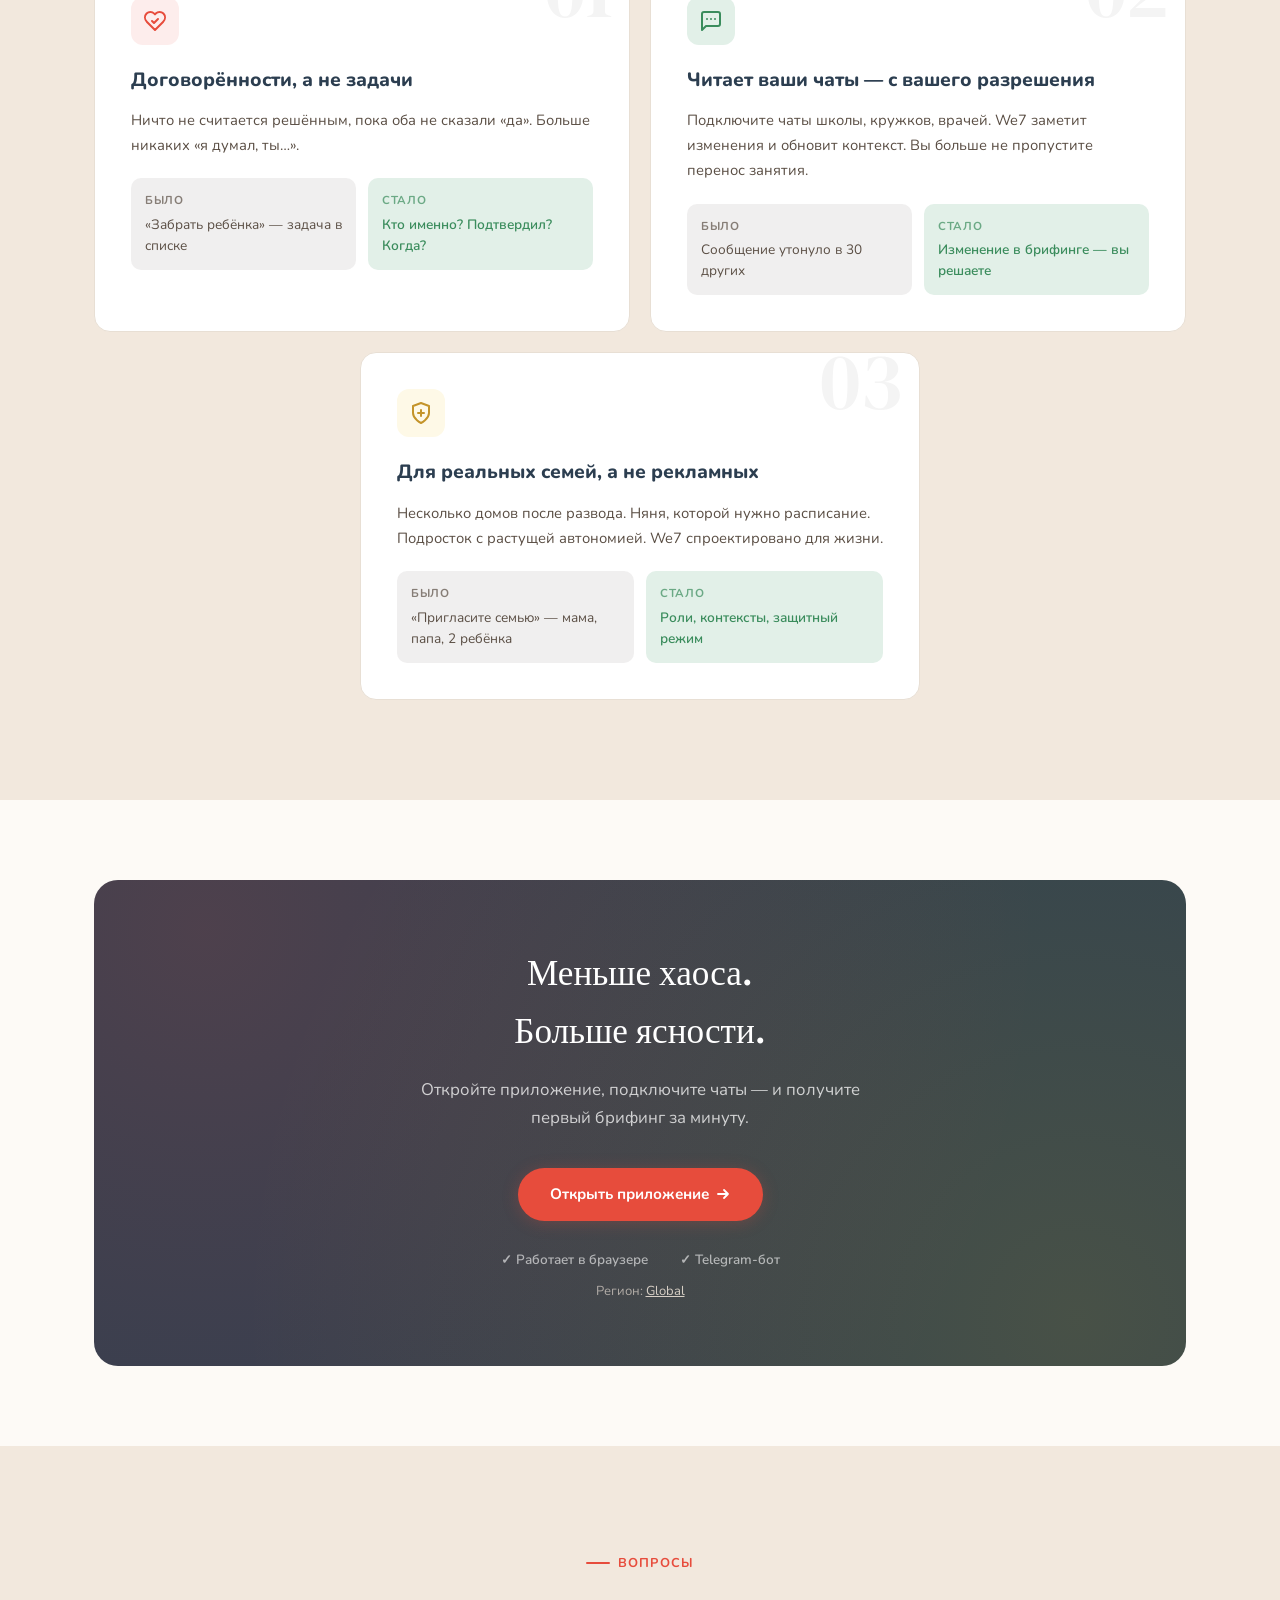
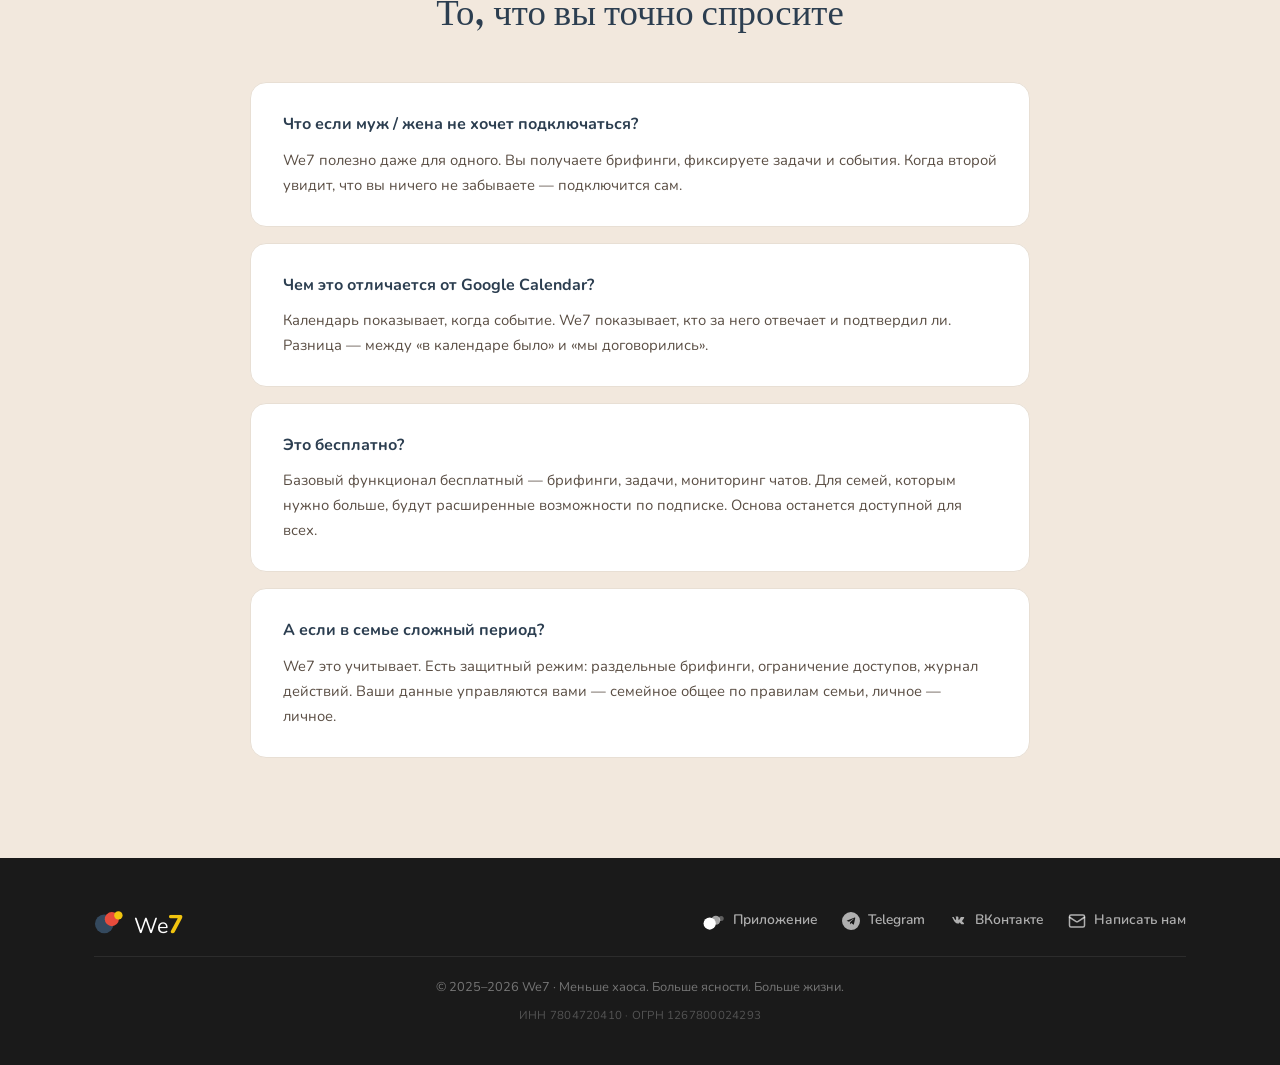
==== commit d2875763: "feat: add INN and OGRN to landing footer Co-Authored-By: Claude Opus 4.6 (1M context) <noreply@anthr" ====
--- a/index.html
+++ b/index.html
@@ -219,10 +219,13 @@
         Открыть приложение
         <svg width="16" height="16" viewBox="0 0 16 16" fill="none"><path d="M3 8h10m0 0L9 4m4 4L9 12" stroke="currentColor" stroke-width="1.8" stroke-linecap="round" stroke-linejoin="round"/></svg>
       </a>
-      <div class="cta-features">
+      <div class="cta-features" id="cta-integrations">
         <span>✓ Работает в браузере</span>
         <span>✓ Telegram-бот</span>
         <span>✓ Бот ВКонтакте</span>
+      </div>
+      <div style="margin-top:10px;font-size:13px;color:rgba(255,255,255,0.6)">
+        Регион: <button id="region-switch" onclick="cycleRegion()" style="background:none;border:none;color:rgba(255,255,255,0.8);cursor:pointer;text-decoration:underline;font-size:13px">Россия и СНГ</button>
       </div>
     </div>
   </div>
@@ -288,6 +291,7 @@
       </div>
     </div>
     <div class="footer-copy">© 2025–2026 We7 · Меньше хаоса. Больше ясности. Больше жизни.</div>
+    <div class="footer-legal">ИНН 7804720410 · ОГРН 1267800024293</div>
   </div>
 </footer>
 
@@ -306,6 +310,38 @@
     if (target) { e.preventDefault(); target.scrollIntoView({ behavior: 'smooth', block: 'start' }); }
   });
 });
+
+// ─── Region-based integrations (S4) ───
+const regionData = {
+  ru:     { label: 'Россия и СНГ', features: ['✓ Работает в браузере', '✓ Telegram-бот', '✓ Бот ВКонтакте', '✓ МАКС (скоро)'] },
+  eu:     { label: 'Европа',       features: ['✓ Работает в браузере', '✓ Telegram-бот', '✓ WhatsApp (скоро)'] },
+  global: { label: 'Global',       features: ['✓ Работает в браузере', '✓ Telegram-бот'] },
+};
+const regionOrder = ['ru', 'eu', 'global'];
+let currentRegion = 'ru';
+
+function detectRegion() {
+  const lang = (navigator.language || '').split('-')[0].toLowerCase();
+  if (lang === 'ru') return 'ru';
+  if (['de','fr','es','it','pt','nl','pl','cs','sv','da','fi','no'].includes(lang)) return 'eu';
+  return 'global';
+}
+
+function applyRegion(code) {
+  currentRegion = code;
+  const data = regionData[code];
+  const el = document.getElementById('cta-integrations');
+  const btn = document.getElementById('region-switch');
+  if (el) el.innerHTML = data.features.map(f => '<span>' + f + '</span>').join('');
+  if (btn) btn.textContent = data.label;
+}
+
+function cycleRegion() {
+  const idx = regionOrder.indexOf(currentRegion);
+  applyRegion(regionOrder[(idx + 1) % regionOrder.length]);
+}
+
+applyRegion(detectRegion());
 </script>
 
 </body>
--- a/style.css
+++ b/style.css
@@ -62,13 +62,13 @@
 
 /* Logo */
 .logo {
-  display: flex; align-items: center; gap: 10px;
-  font-family: var(--font-body); font-size: 1.5rem; color: var(--navy);
+  display: flex; align-items: flex-end; gap: 10px;
+  font-family: var(--font-body); font-size: 1.35rem; color: var(--navy);
   white-space: nowrap; line-height: 1;
 }
 .logo svg { width: 30px; height: 30px; flex-shrink: 0; }
-.logo-text { font-weight: 400; letter-spacing: -0.01em; }
-.logo-text b { font-weight: 800; }
+.logo-text { font-weight: 400; letter-spacing: -0.01em; line-height: 0.85; }
+.logo-text b { font-weight: 800; color: var(--gold); font-size: 1.6rem; }
 
 /* Nav */
 .nav { display: flex; align-items: center; gap: 24px; }
@@ -367,6 +367,10 @@
   font-size: 0.8rem; color: rgba(255,255,255,0.4); width: 100%;
   text-align: center; margin-top: 20px; padding-top: 20px;
   border-top: 1px solid rgba(255,255,255,0.08);
+}
+.footer-legal {
+  font-size: 0.72rem; color: rgba(255,255,255,0.25); width: 100%;
+  text-align: center; margin-top: 8px; letter-spacing: 0.02em;
 }
 
 /* ===== MOBILE ===== */
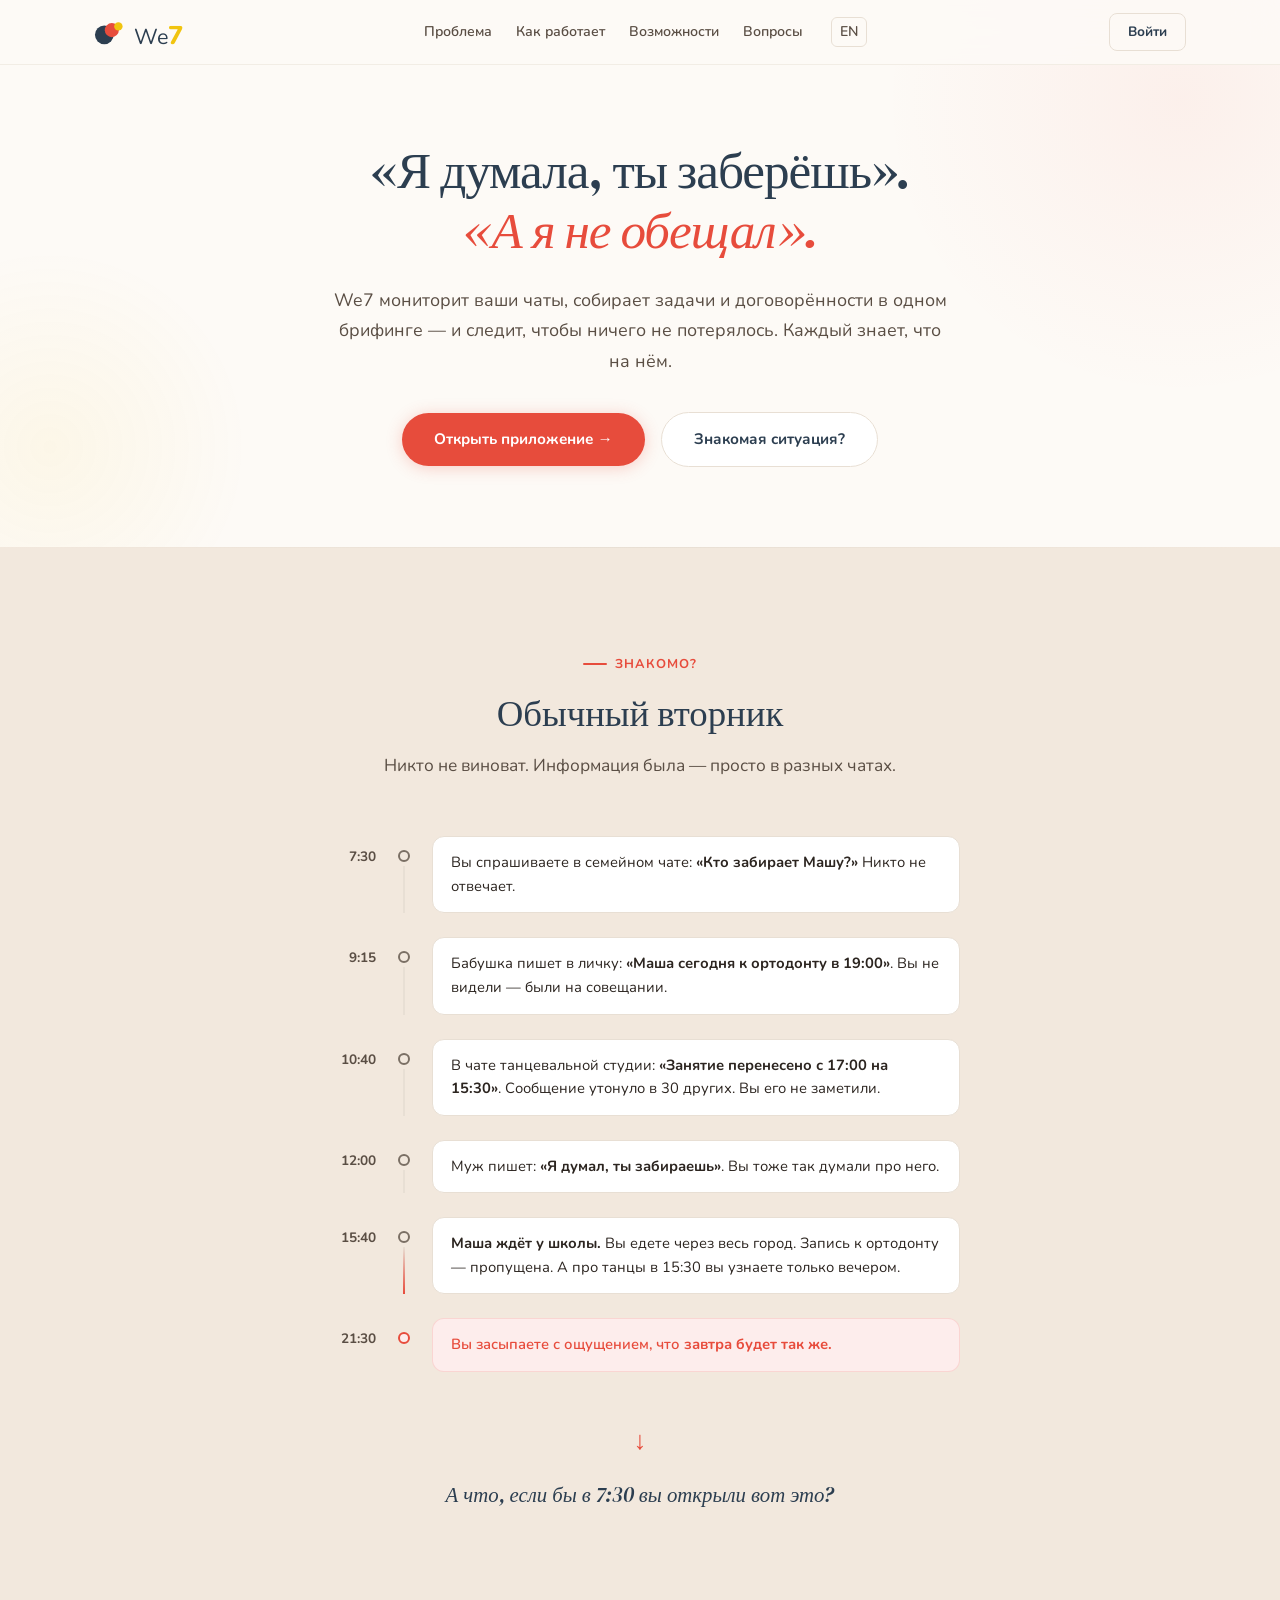
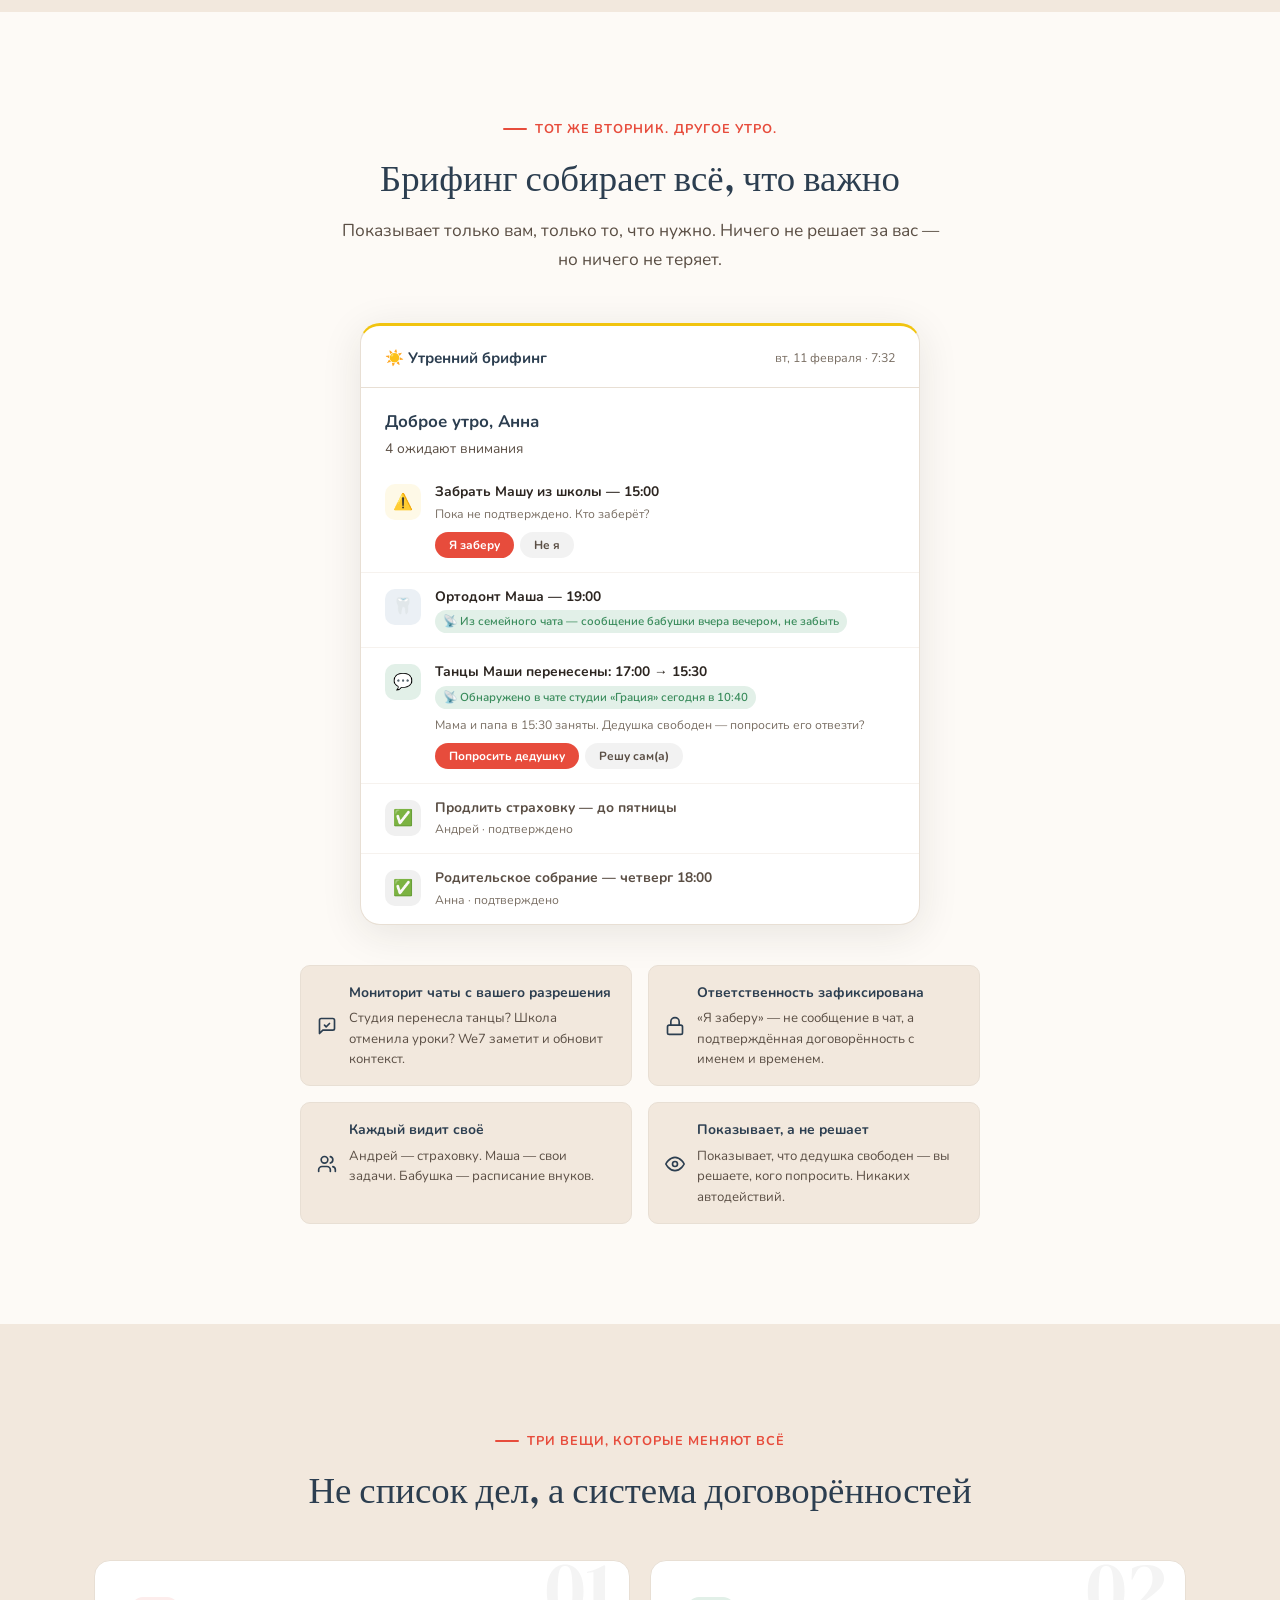
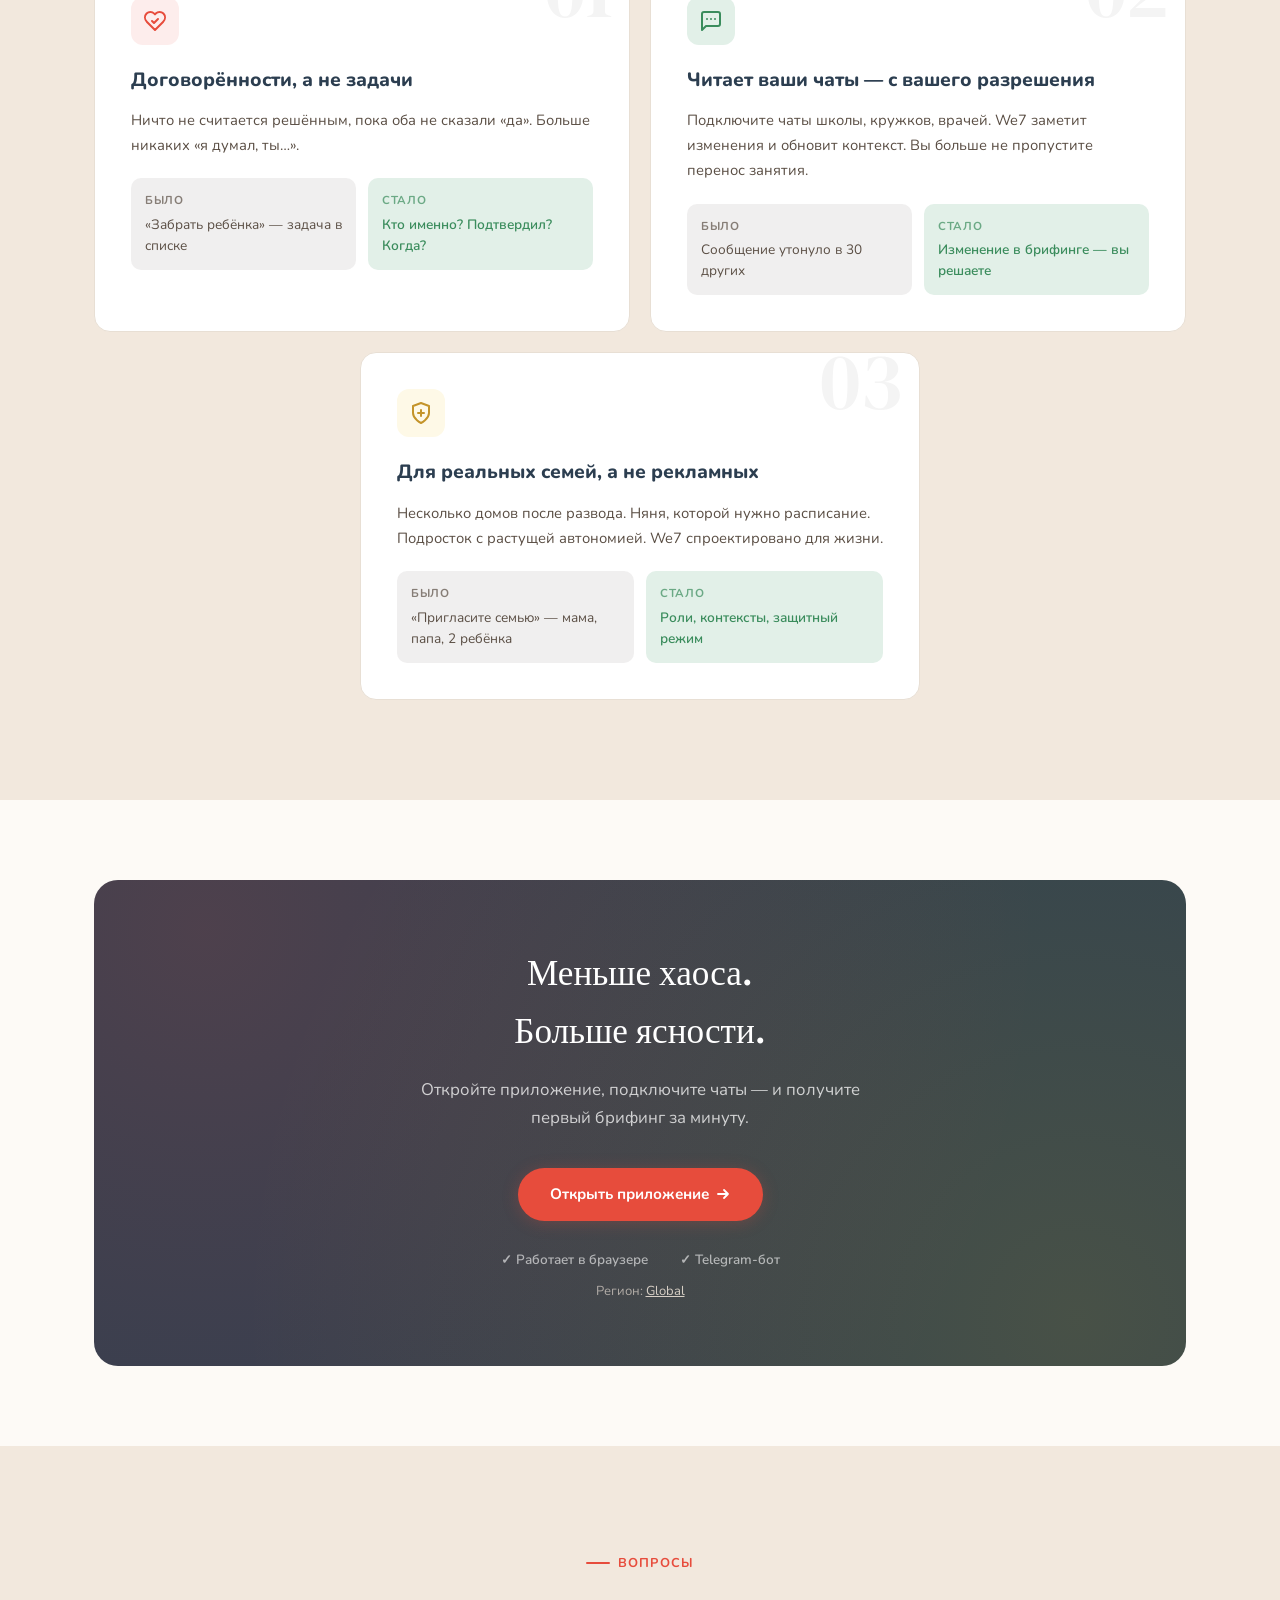
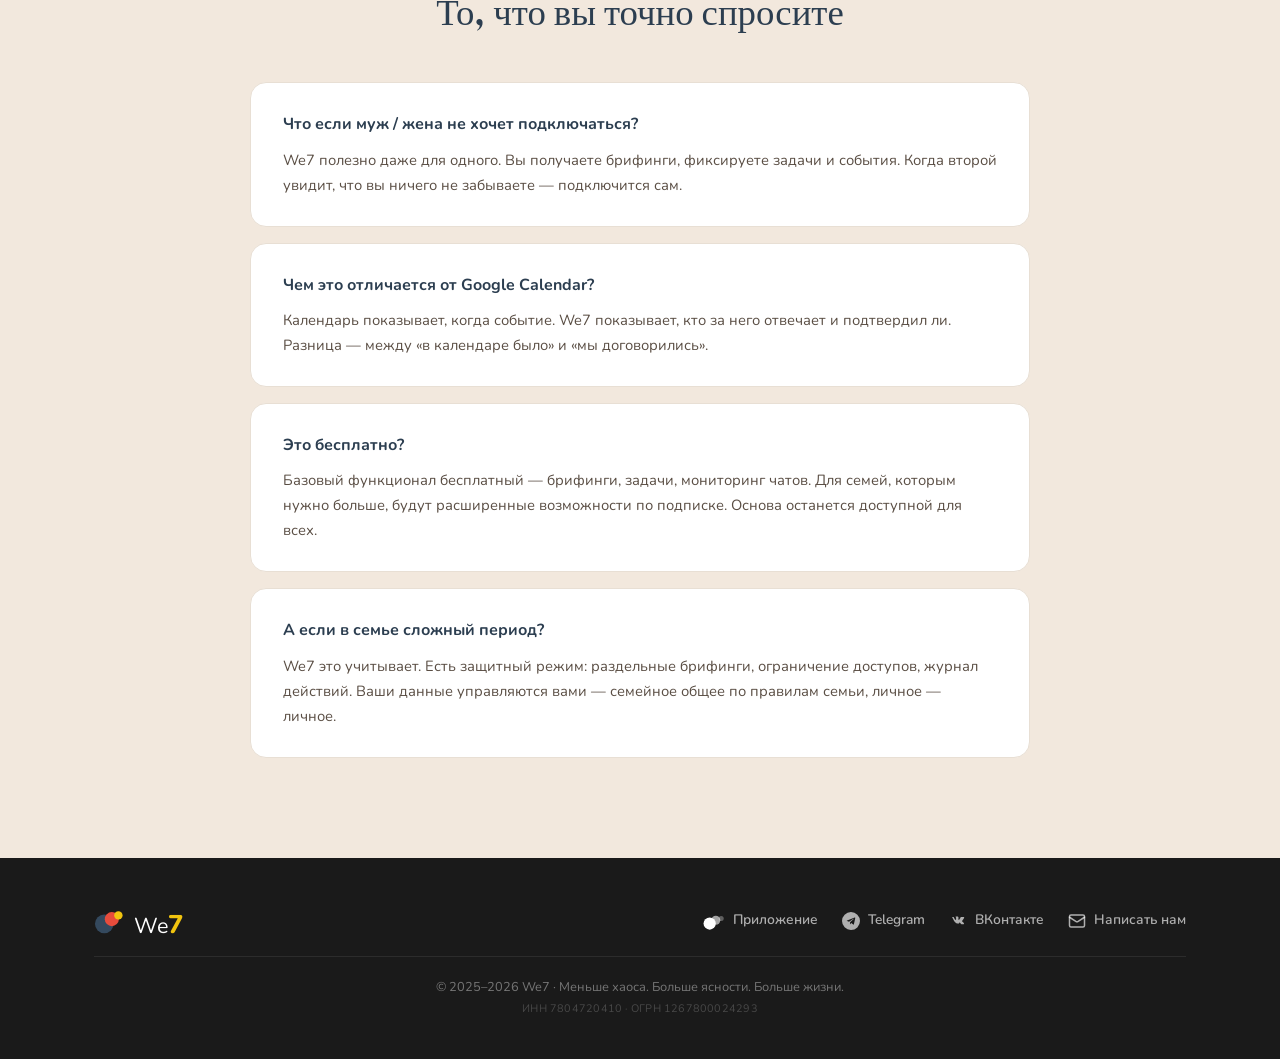
==== commit 7ddfd1f7: "fix: center INN/OGRN under copyright line in footer Co-Authored-By: Claude Opus 4.6 (1M context) <no" ====
--- a/index.html
+++ b/index.html
@@ -290,8 +290,10 @@
         </a>
       </div>
     </div>
-    <div class="footer-copy">© 2025–2026 We7 · Меньше хаоса. Больше ясности. Больше жизни.</div>
-    <div class="footer-legal">ИНН 7804720410 · ОГРН 1267800024293</div>
+    <div class="footer-copy">
+      © 2025–2026 We7 · Меньше хаоса. Больше ясности. Больше жизни.
+      <br><span style="font-size:0.68rem;color:rgba(255,255,255,0.2);letter-spacing:0.02em">ИНН 7804720410 · ОГРН 1267800024293</span>
+    </div>
   </div>
 </footer>
 
--- a/style.css
+++ b/style.css
@@ -368,10 +368,6 @@
   text-align: center; margin-top: 20px; padding-top: 20px;
   border-top: 1px solid rgba(255,255,255,0.08);
 }
-.footer-legal {
-  font-size: 0.72rem; color: rgba(255,255,255,0.25); width: 100%;
-  text-align: center; margin-top: 8px; letter-spacing: 0.02em;
-}
 
 /* ===== MOBILE ===== */
 .mobile-toggle {
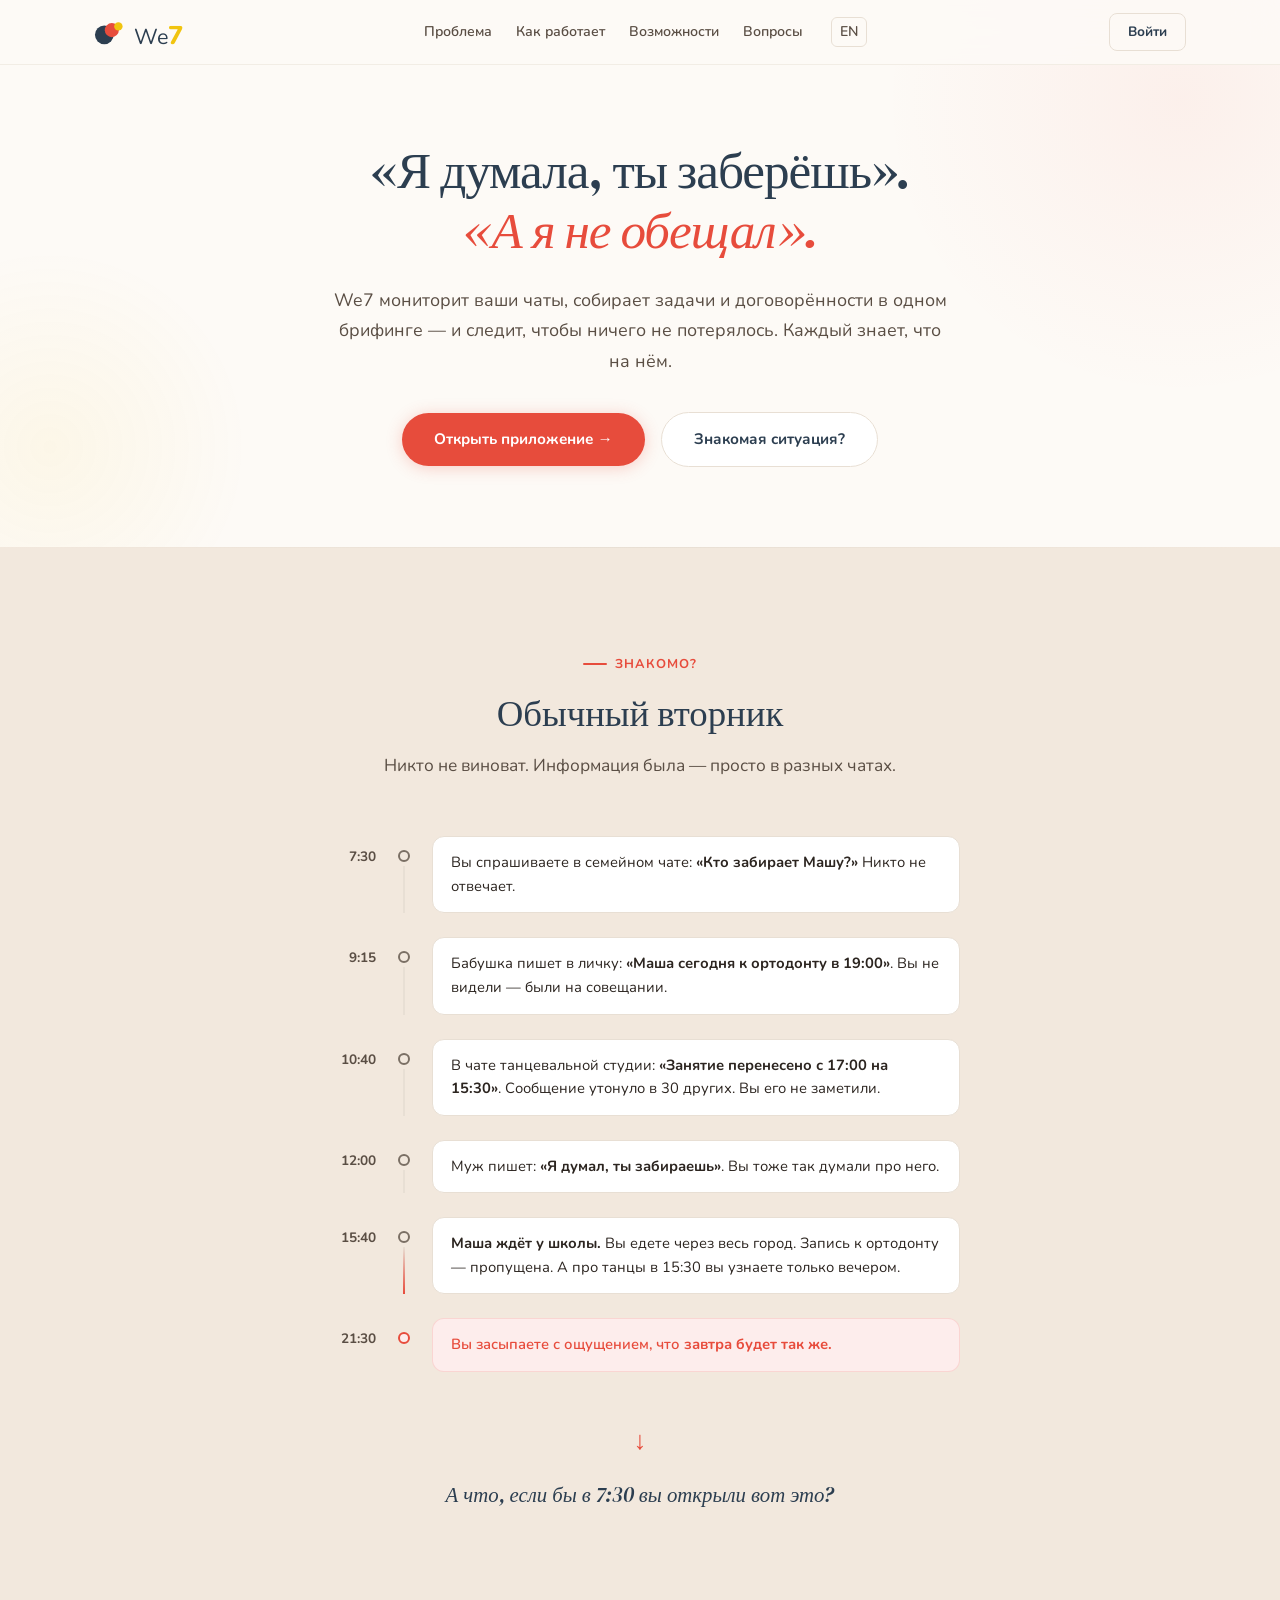
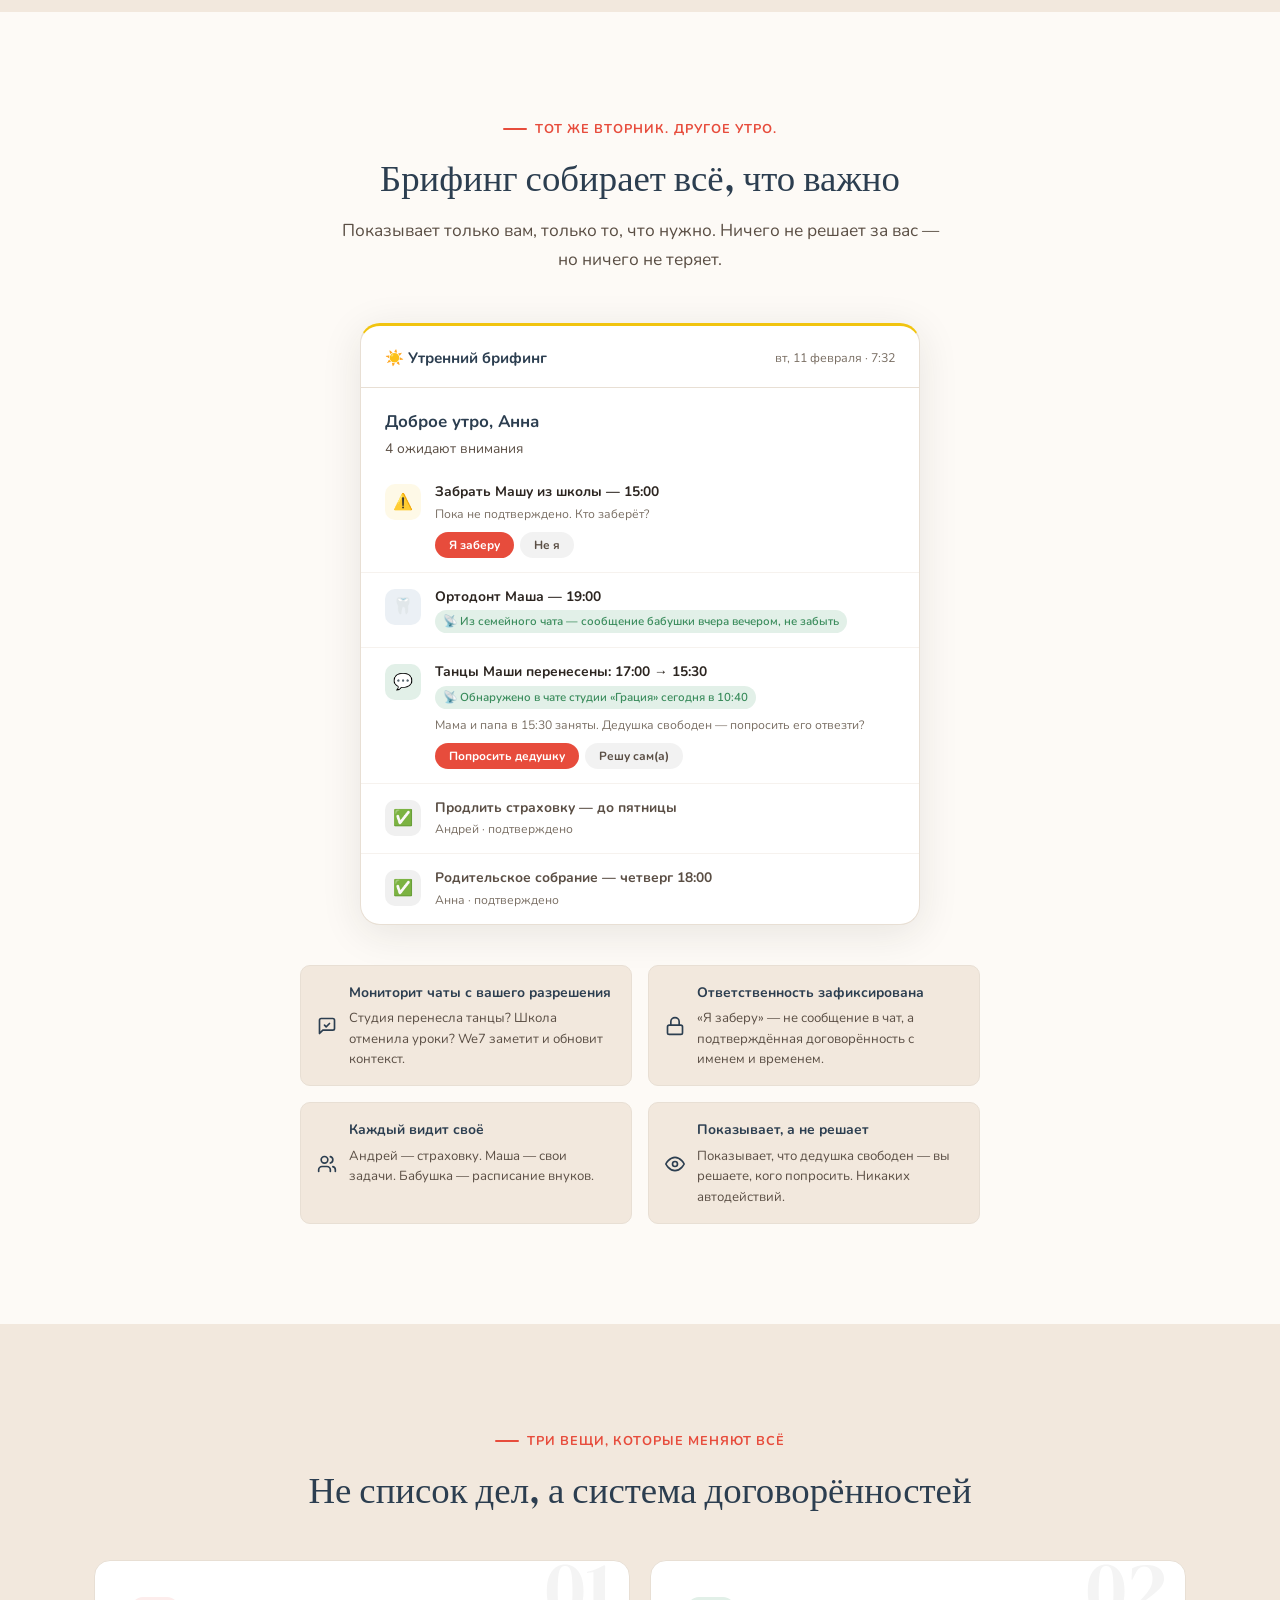
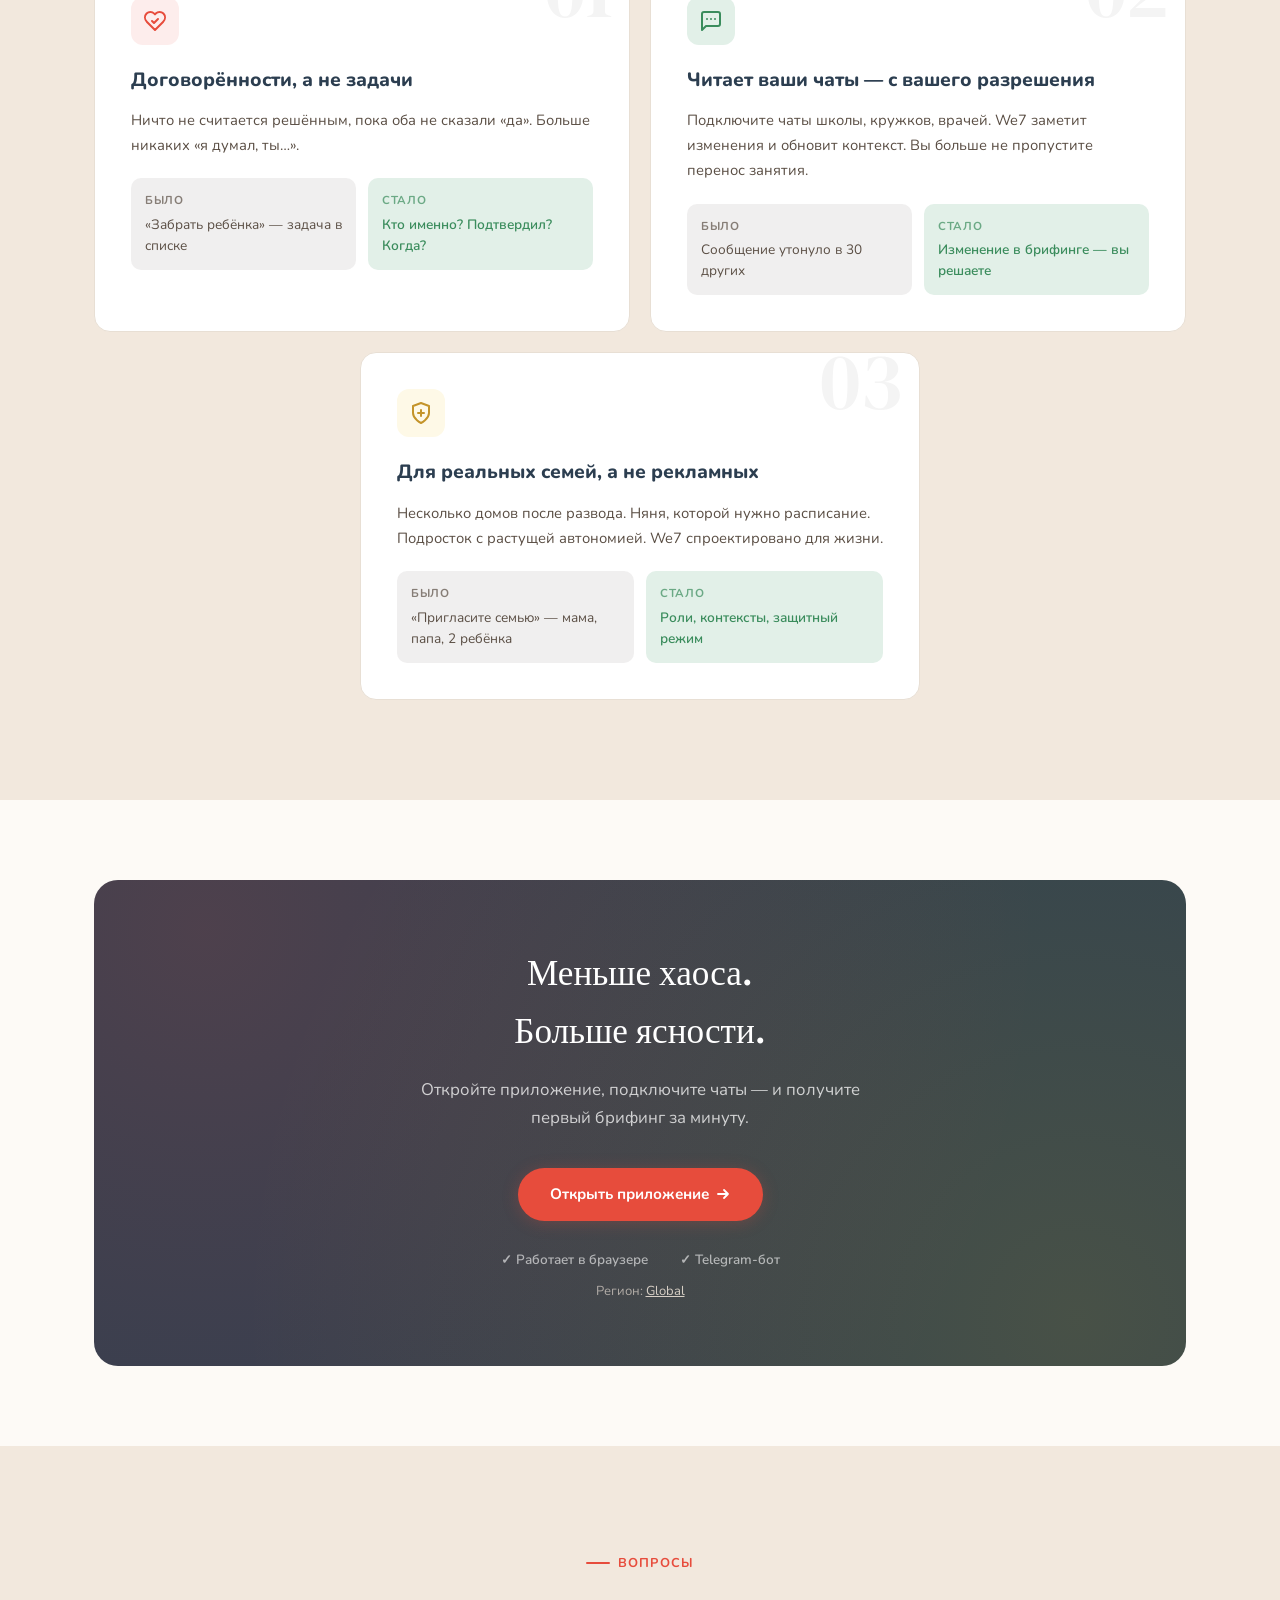
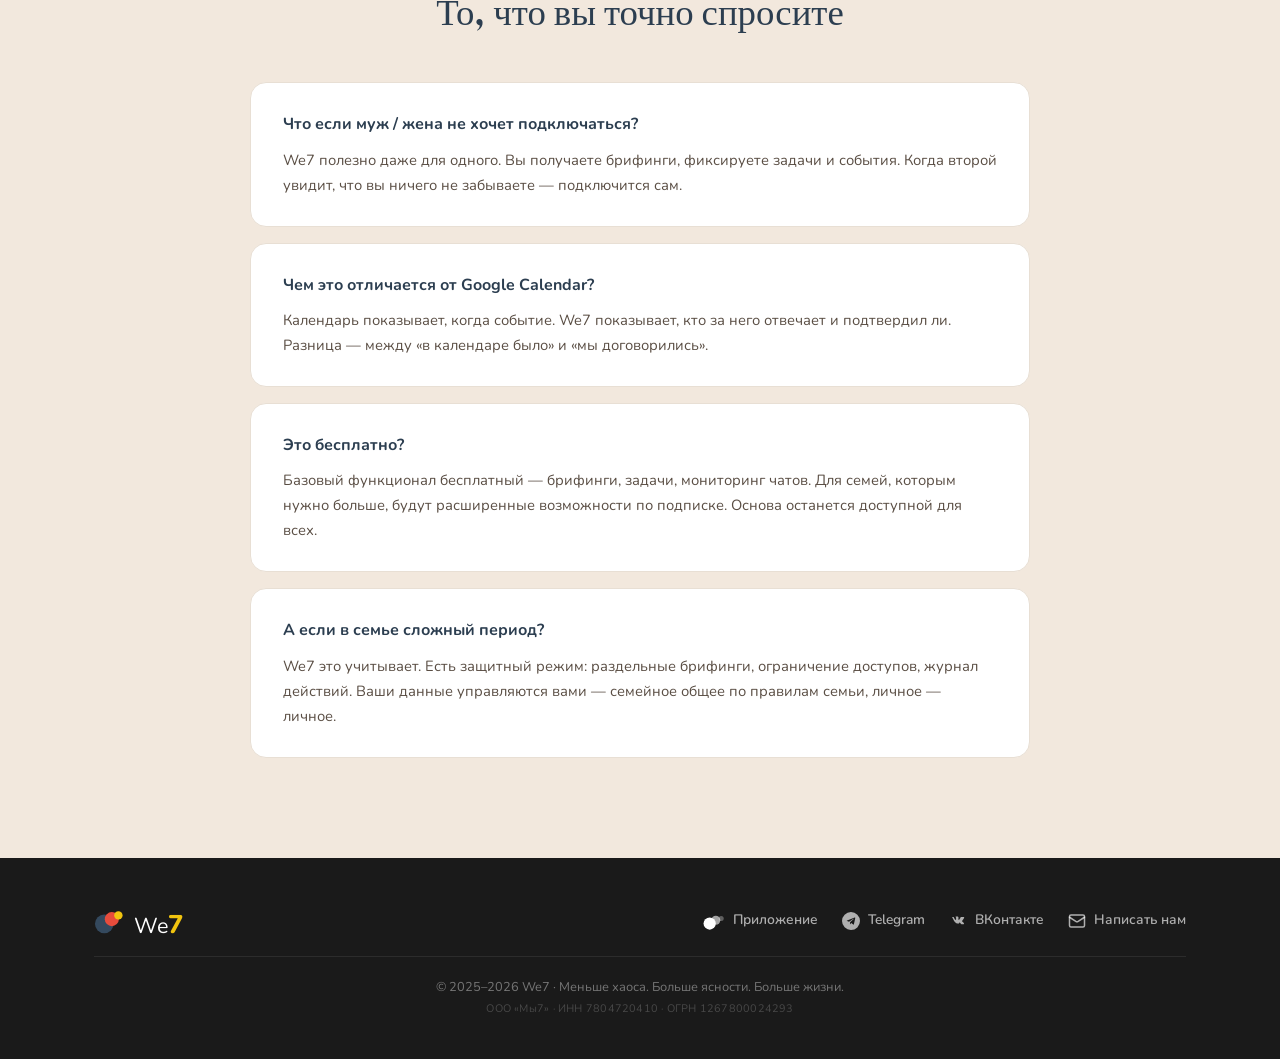
==== commit cf91f206: "feat: add company name ООО «Мы7» to footer legal line Co-Authored-By: Claude Opus 4.6 (1M context) <" ====
--- a/index.html
+++ b/index.html
@@ -292,7 +292,7 @@
     </div>
     <div class="footer-copy">
       © 2025–2026 We7 · Меньше хаоса. Больше ясности. Больше жизни.
-      <br><span style="font-size:0.68rem;color:rgba(255,255,255,0.2);letter-spacing:0.02em">ИНН 7804720410 · ОГРН 1267800024293</span>
+      <br><span style="font-size:0.68rem;color:rgba(255,255,255,0.2);letter-spacing:0.02em">ООО «Мы7» · ИНН 7804720410 · ОГРН 1267800024293</span>
     </div>
   </div>
 </footer>
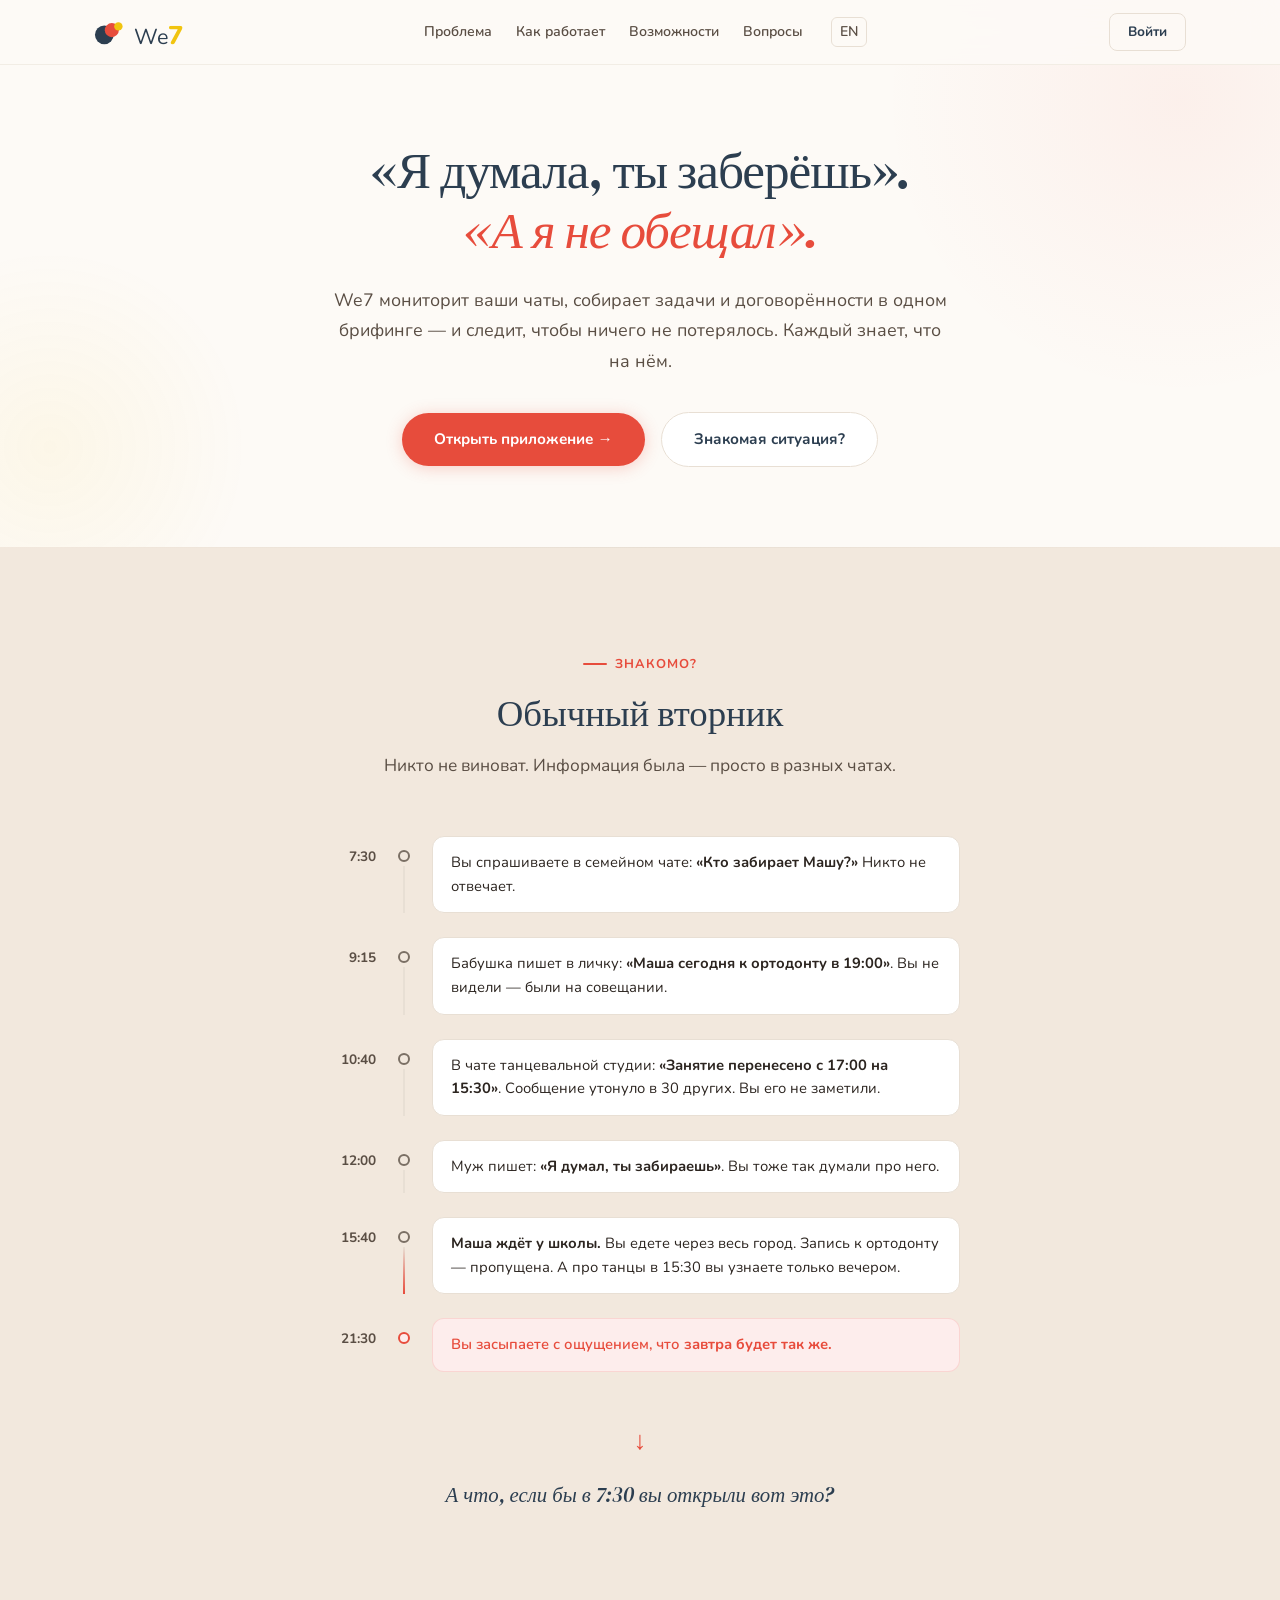
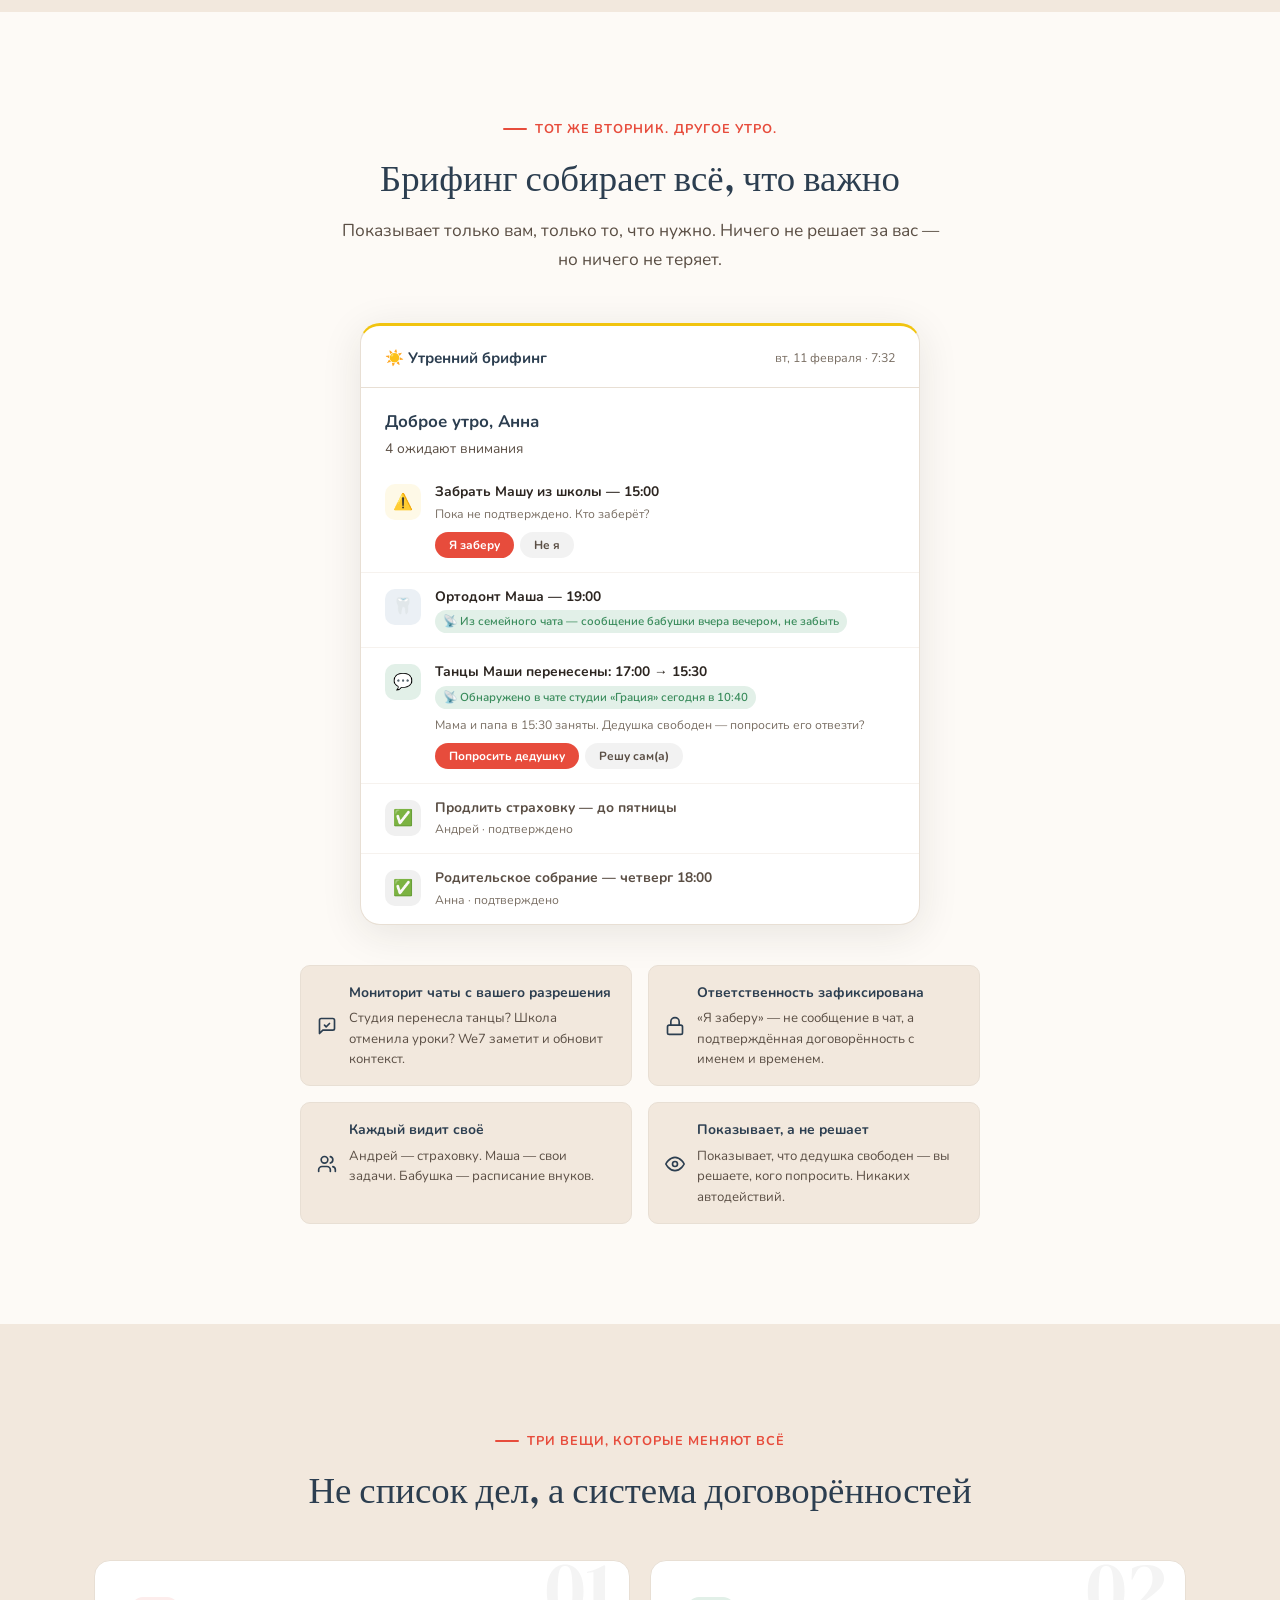
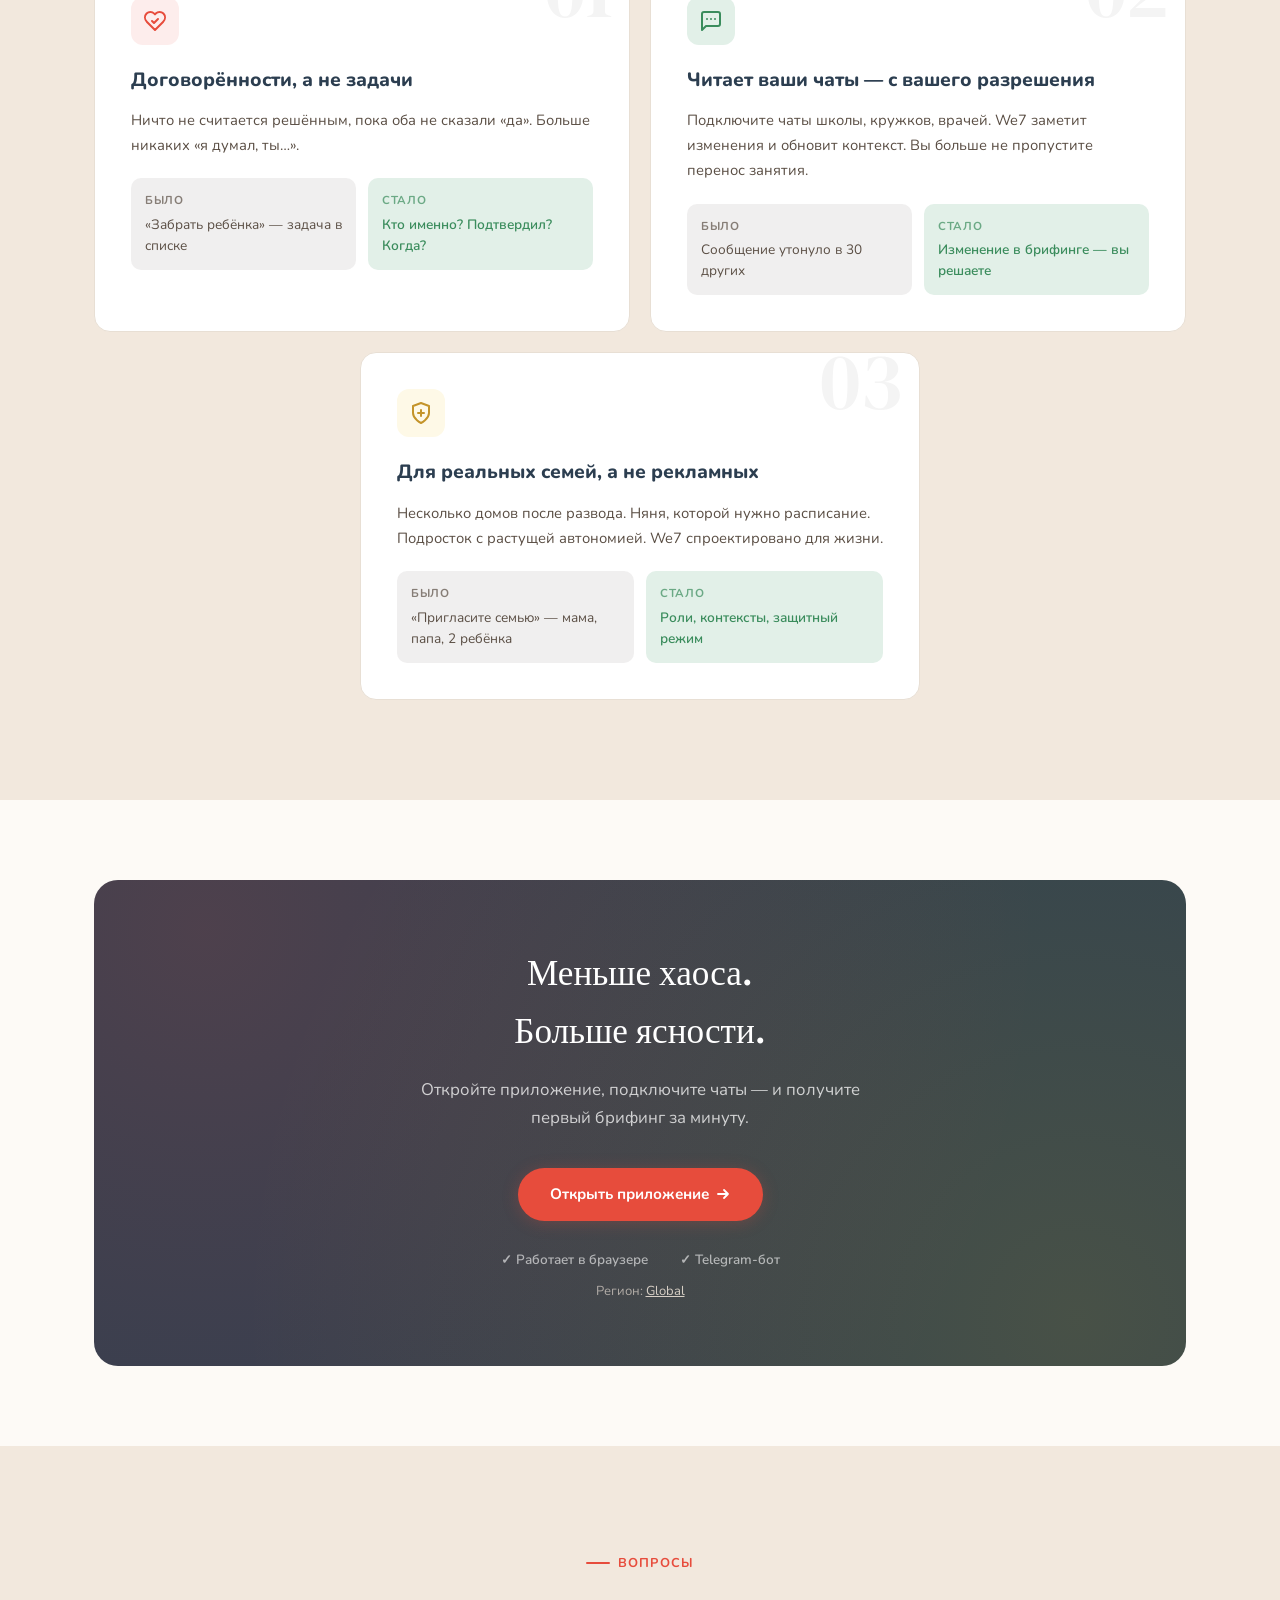
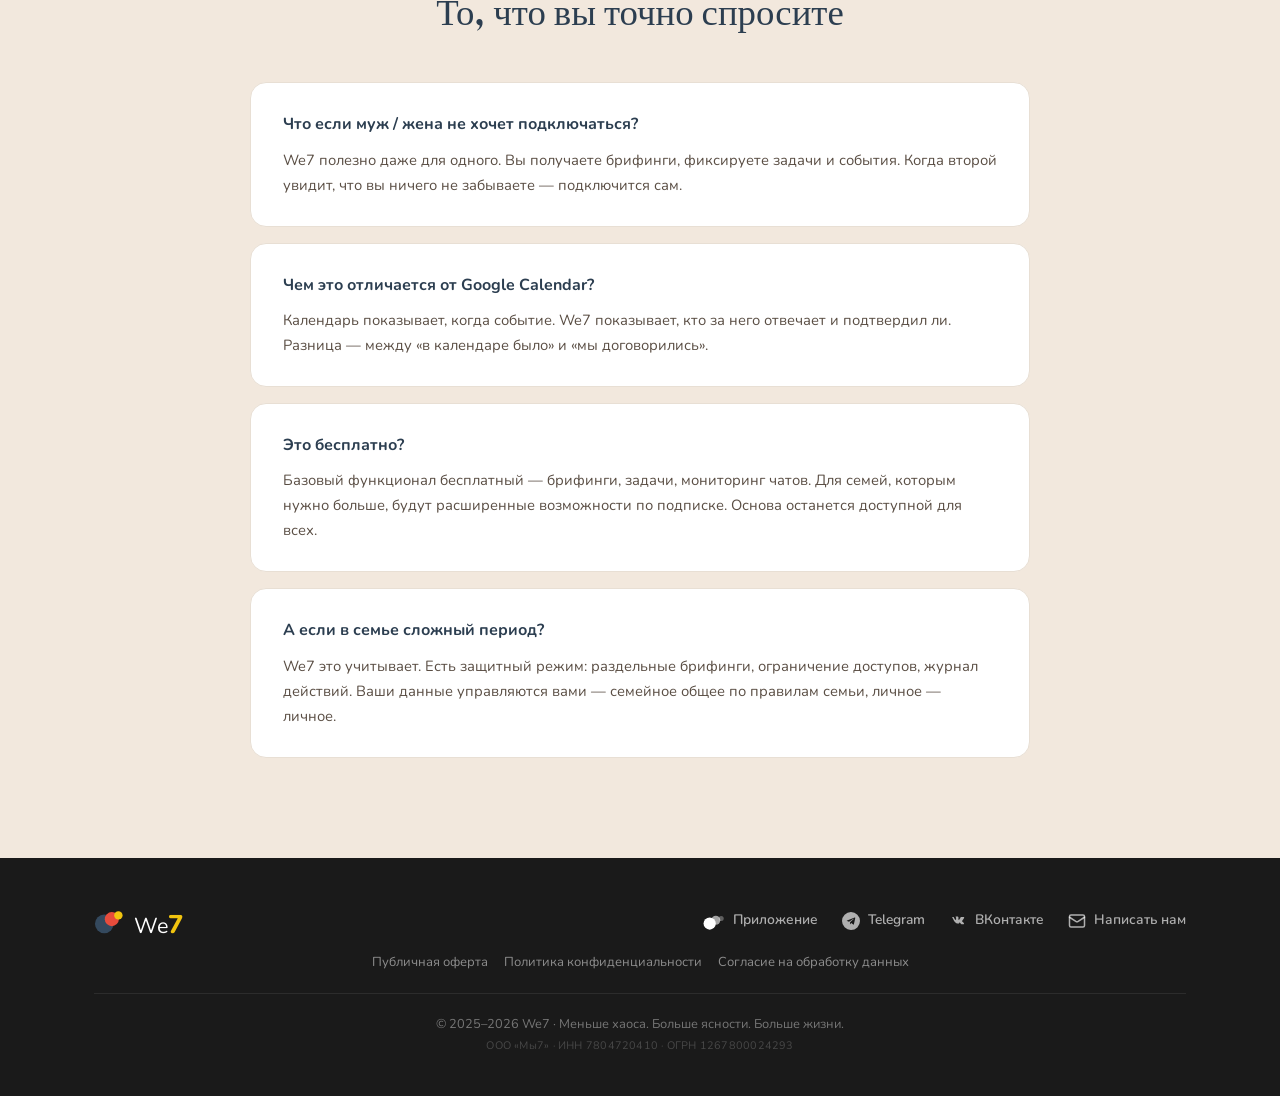
==== commit 8cec3304: "feat: publish legal documents — privacy policy, terms, consent Replace placeholder pages with full l" ====
--- a/index.html
+++ b/index.html
@@ -290,6 +290,11 @@
         </a>
       </div>
     </div>
+    <div class="footer-legal" style="margin-top:16px;display:flex;gap:16px;justify-content:center;flex-wrap:wrap;font-size:13px">
+      <a href="/terms" style="color:rgba(255,255,255,0.5);text-decoration:none">Публичная оферта</a>
+      <a href="/privacy" style="color:rgba(255,255,255,0.5);text-decoration:none">Политика конфиденциальности</a>
+      <a href="/consent" style="color:rgba(255,255,255,0.5);text-decoration:none">Согласие на обработку данных</a>
+    </div>
     <div class="footer-copy">
       © 2025–2026 We7 · Меньше хаоса. Больше ясности. Больше жизни.
       <br><span style="font-size:0.68rem;color:rgba(255,255,255,0.2);letter-spacing:0.02em">ООО «Мы7» · ИНН 7804720410 · ОГРН 1267800024293</span>
